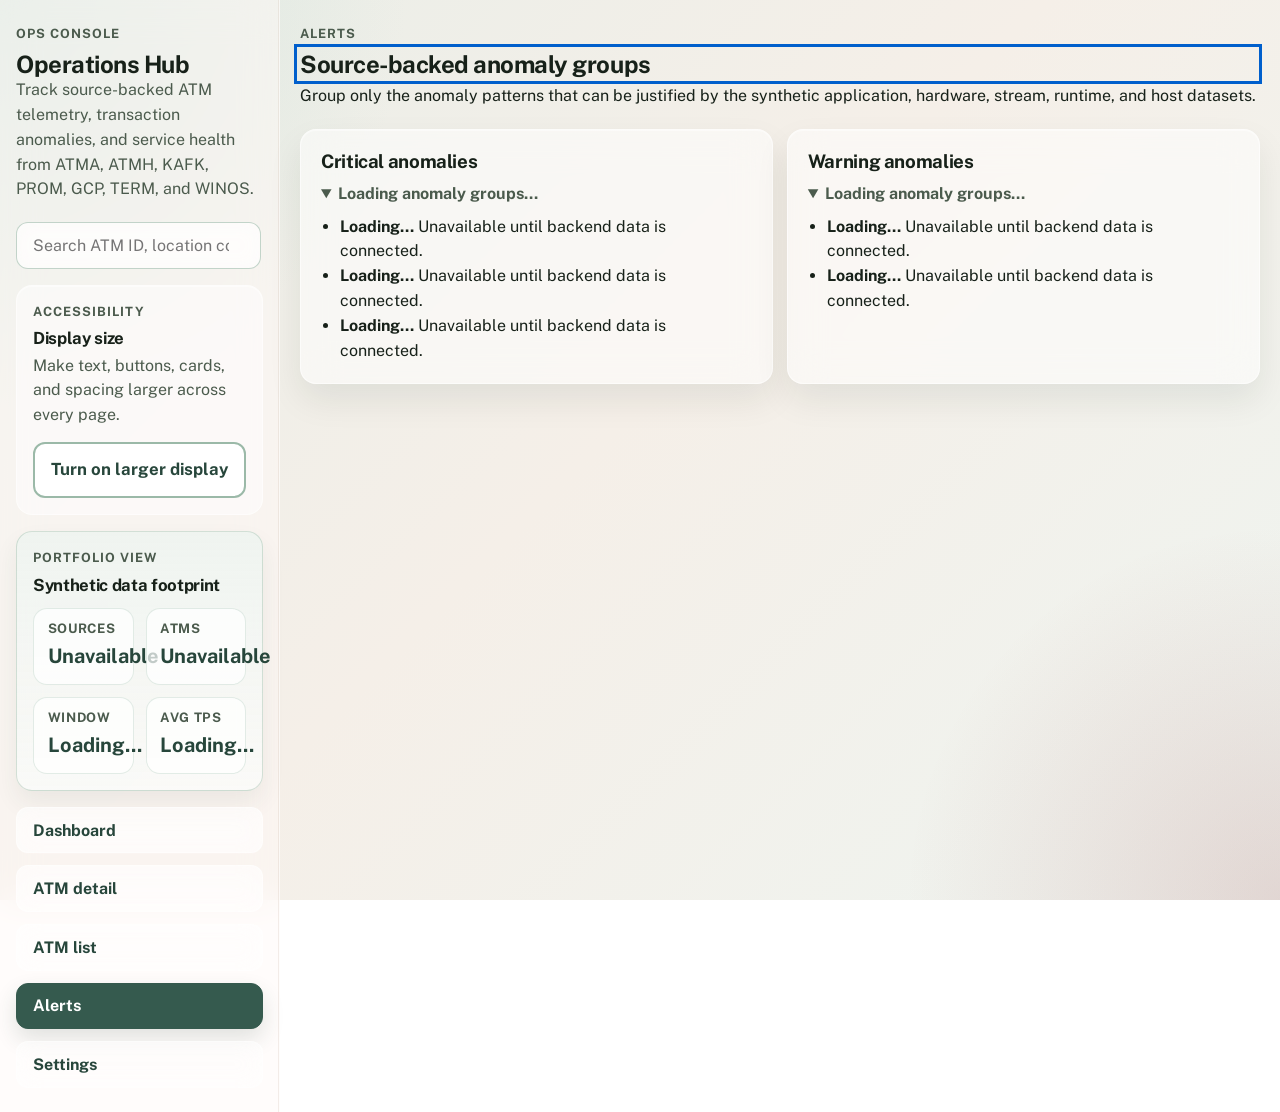
==== index.html @ 4dfbcb98 "Refactor persona dashboards for API-ready loading states and remove unsupported UI features" ====
<!doctype html>
<html lang="en">
  <head>
    <meta charset="UTF-8" />
    <meta name="viewport" content="width=device-width, initial-scale=1.0" />
    <title>Operations Hub Prototype</title>
    <link rel="preconnect" href="https://fonts.googleapis.com" />
    <link rel="preconnect" href="https://fonts.gstatic.com" crossorigin />
    <link
      href="https://fonts.googleapis.com/css2?family=Public+Sans:wght@400;500;600;700&display=swap"
      rel="stylesheet"
    />
    <link rel="stylesheet" href="src/dashboard/styles.css" />
  </head>
  <body>
    <a class="skip-link" href="#main-content">Skip to main content</a>

    <div class="app-shell">
      <aside class="sidebar" aria-label="Primary">
        <div class="sidebar-brand">
          <p class="eyebrow sidebar-eyebrow">Operations Console</p>
          <h1>Operations Hub</h1>
          <p class="header-copy">Track source-backed ATM telemetry, transaction anomalies, and service health from ATMA, ATMH, KAFK, PROM, GCP, TERM, and WINOS.</p>
        </div>

        <label class="search-field sidebar-search">
          <span class="sr-only">Search ATM ID, location code, component, or error</span>
          <input type="search" placeholder="Search ATM ID, location code, component, or error" />
        </label>

        <section class="accessibility-panel" aria-labelledby="accessibility-title">
          <div>
            <p class="eyebrow">Accessibility</p>
            <h2 id="accessibility-title" class="sidebar-panel-title">Display size</h2>
            <p class="accessibility-copy">Make text, buttons, cards, and spacing larger across every page.</p>
          </div>
          <button
            class="button button-secondary accessibility-toggle"
            id="accessibility-toggle"
            type="button"
            aria-pressed="false"
          >
            Turn on larger display
          </button>
        </section>

        <section class="scale-panel" aria-labelledby="scale-panel-title">
          <div class="scale-panel-header">
            <p class="eyebrow">Portfolio view</p>
            <h2 id="scale-panel-title" class="sidebar-panel-title">Synthetic data footprint</h2>
          </div>
          <dl class="scale-list">
            <div class="scale-item">
              <dt>Sources</dt>
              <dd>Unavailable</dd>
            </div>
            <div class="scale-item">
              <dt>ATMs</dt>
              <dd>Unavailable</dd>
            </div>
            <div class="scale-item">
              <dt>Window</dt>
              <dd>Loading...</dd>
            </div>
            <div class="scale-item">
              <dt>Avg TPS</dt>
              <dd>Loading...</dd>
            </div>
          </dl>
        </section>

        <nav class="sidebar-nav" aria-label="Primary">
          <button class="nav-link is-active" type="button" data-screen-target="dashboard" aria-current="page">
            <span>Dashboard</span>
          </button>
          <button class="nav-link" type="button" data-screen-target="atm-detail">
            <span>ATM detail</span>
          </button>
          <button class="nav-link" type="button" data-screen-target="atm-list">
            <span>ATM list</span>
          </button>
          <button class="nav-link nav-link-alert" type="button" data-screen-target="alerts">
            <span>Alerts</span>
          </button>
          <button class="nav-link" type="button" data-screen-target="settings">
            <span>Settings</span>
          </button>
        </nav>
      </aside>

      <main id="main-content" class="content">
      <section class="screen is-visible" id="dashboard" aria-labelledby="dashboard-title">
        <div class="screen-header">
          <div>
            <p class="eyebrow">Dashboard</p>
            <h2 id="dashboard-title">Source-backed operations view</h2>
            <p>Every summary on this page maps to records in ATMA, ATMH, KAFK, PROM, GCP, TERM, or WINOS.</p>
          </div>
          <span class="status-pill status-critical">Loading...</span>
        </div>

        <section class="critical-banner critical-banner-compact" aria-labelledby="critical-banner-title">
          <div class="critical-banner-copy">
            <p class="eyebrow critical-eyebrow">Immediate action needed</p>
            <h3 id="critical-banner-title">A role-specific priority summary will appear here when the dashboard is connected to a live endpoint.</h3>
          </div>
          <button class="button critical-button" type="button" data-screen-target="alerts">
            View anomaly groups
          </button>
        </section>

        <div class="metric-grid">
          <article class="metric-card metric-card-action" tabindex="0" role="button" data-screen-target="atm-list" aria-label="Open ATM list. Live ATM coverage is not loaded yet.">
            <h3>Observed ATMs</h3>
            <p class="metric-value">Loading...</p>
            <p class="metric-note">Waiting for backend response.</p>
            <p class="metric-subnote">Real ATM coverage will render here once the API is connected.</p>
            <p class="metric-link-hint">View ATM anomaly list</p>
          </article>
          <article class="metric-card metric-card-action" tabindex="0" role="button" data-screen-target="alerts" aria-label="Open ATM application errors. Live error totals are not loaded yet.">
            <h3>ATM app errors</h3>
            <p class="metric-value">Loading...</p>
            <p class="metric-note">Waiting for backend response.</p>
            <p class="metric-subnote">Show source-backed ATMA counts and error codes here.</p>
            <p class="metric-link-hint">Review application anomalies</p>
          </article>
          <article class="metric-card metric-card-alert metric-card-action" tabindex="0" role="button" data-screen-target="alerts" aria-label="Open ATM hardware alerts. Live ATMH totals are not loaded yet.">
            <h3>Hardware alerts</h3>
            <p class="metric-value">Loading...</p>
            <p class="metric-note">Waiting for backend response.</p>
            <p class="metric-subnote">Show source-backed ATMH warning and critical counts here.</p>
            <p class="metric-link-hint">Open hardware anomalies</p>
          </article>
          <article class="metric-card metric-card-alert metric-card-action" tabindex="0" role="button" data-screen-target="alerts" aria-label="Open Kafka summary. Live throughput is not loaded yet.">
            <h3>Event throughput</h3>
            <p class="metric-value">Loading...</p>
            <p class="metric-note">Waiting for backend response.</p>
            <p class="metric-subnote">Show source-backed KAFK throughput and failure windows here.</p>
            <p class="metric-link-hint">Inspect data flow</p>
          </article>
        </div>

        <div class="info-grid">
          <section class="info-card" aria-labelledby="freshness-title">
            <p class="eyebrow">Scope rule</p>
            <h3 id="freshness-title">Schema before surface area</h3>
            <p class="metric-subnote">The dashboard only exposes fields that can be traced to the current synthetic schema. Unsupported dimensions such as regions or SLA posture do not appear.</p>
          </section>
          <section class="info-card" aria-labelledby="ownership-title">
            <p class="eyebrow">Design rule</p>
            <h3 id="ownership-title">Cross-source correlation is the product</h3>
            <p class="metric-subnote">Useful signals come from linking ATM app errors, hardware faults, Kafka failures, terminal-handler exceptions, runtime pressure, and host metrics into one narrative.</p>
          </section>
          <section class="info-card" aria-labelledby="summary-title">
            <p class="eyebrow">Product rule</p>
            <h3 id="summary-title">Unsupported features stay out</h3>
            <p class="metric-subnote">Region tracking, SLA coverage, and team-routing concepts have been removed until those dimensions exist in the pipeline and schema.</p>
          </section>
        </div>

        <div class="dashboard-grid">
          <section class="panel panel-hero" aria-labelledby="priority-title">
            <div class="panel-header">
              <div>
                <p class="eyebrow">Priority item</p>
                <h3 id="priority-title">Loading role-specific summary...</h3>
              </div>
              <span class="status-pill status-critical">Loading...</span>
            </div>
            <div class="incident-scan-list" role="list" aria-label="Priority anomaly summary">
              <div class="incident-scan-item" role="listitem">
                <div>
                  <span class="incident-scan-label">Primary signal</span>
                  <p><strong>Loading...</strong></p>
                </div>
              </div>
              <div class="incident-scan-item" role="listitem">
                <div>
                  <span class="incident-scan-label">Secondary signal</span>
                  <p><strong>Unavailable until backend data is connected.</strong></p>
                </div>
              </div>
              <div class="incident-scan-item" role="listitem">
                <div>
                  <span class="incident-scan-label">Impact</span>
                  <p><strong>Unavailable until backend data is connected.</strong></p>
                </div>
              </div>
              <div class="incident-scan-item" role="listitem">
                <div>
                  <span class="incident-scan-label">Next review area</span>
                  <p><strong>Unavailable until backend data is connected.</strong></p>
                </div>
              </div>
            </div>
            <div class="next-action-card" aria-labelledby="next-action-title">
              <span class="next-action-label">Next best action</span>
              <p id="next-action-title"><strong>Connect the relevant summary endpoint for this persona.</strong></p>
              <p class="next-action-note">This panel is intentionally written as a shell so live data can replace it without another structural rewrite.</p>
            </div>
            <div class="button-row">
              <button class="button" type="button" data-screen-target="alerts">Open anomaly groups</button>
              <button class="button button-secondary" type="button" data-screen-target="action-center">Record evidence review</button>
            </div>
          </section>

          <section class="panel panel-support panel-graph" aria-labelledby="trend-title">
            <div class="panel-header">
              <div>
                <h3 id="trend-title">Loading chart...</h3>
                <p class="graph-context">This chart is ready for a live summary endpoint.</p>
              </div>
              <span class="legend">Loading...</span>
            </div>
            <div class="trend-chart trend-chart-line" role="img" aria-label="Line graph placeholder for a live role-specific summary trend.">
              <svg viewBox="0 0 520 240" class="svg-graph svg-graph-large" aria-hidden="true">
                <line x1="20" y1="200" x2="500" y2="200" class="axis-line" />
                <line x1="20" y1="150" x2="500" y2="150" class="grid-line" />
                <line x1="20" y1="100" x2="500" y2="100" class="grid-line" />
                <line x1="20" y1="50" x2="500" y2="50" class="grid-line" />
                <path d="M30 184 C70 182, 105 178, 140 170 S205 154, 240 120 S300 54, 340 36 S410 70, 490 148" />
                <circle cx="340" cy="36" r="8" class="anomaly-point" />
                <line x1="340" y1="36" x2="340" y2="200" class="anomaly-guide" />
                <rect x="312" y="8" width="146" height="34" rx="10" class="anomaly-label-box" />
                <text x="326" y="30" class="anomaly-text">Loading...</text>
              </svg>
              <div class="chart-axis-labels">
                <span>08:00</span>
                <span>09:00</span>
                <span>Loading...</span>
                <span>Loading...</span>
              </div>
              <p class="chart-caption">Live trend data will render here when the backend endpoint is available.</p>
            </div>
            <div class="mini-graph" role="img" aria-label="Line graph placeholder showing host pressure rising before the final anomaly point.">
              <div class="mini-graph-header">
                <span>WINOS host pressure</span>
                <strong>Loading...</strong>
              </div>
              <svg viewBox="0 0 320 120" class="svg-graph" aria-hidden="true">
                <path d="M12 92 C48 88, 66 82, 98 70 S160 40, 192 44 S246 52, 308 102" />
                <circle cx="308" cy="102" r="5" />
              </svg>
            </div>
          </section>

          <section class="panel panel-support" aria-labelledby="alerts-summary-title">
            <div class="panel-header">
              <h3 id="alerts-summary-title">Source-backed checks</h3>
              <button class="text-button" type="button" data-screen-target="alerts">See all</button>
            </div>
            <ul class="alert-list">
              <li>
                <div>
                  <strong>KAFK transaction failures</strong>
                  <p>Unavailable until a live summary endpoint is connected.</p>
                </div>
                <span class="status-pill status-critical">Unavailable</span>
              </li>
              <li>
                <div>
                  <strong>Terminal handler runtime</strong>
                  <p>Unavailable until a live summary endpoint is connected.</p>
                </div>
                <span class="status-pill status-warning">Unavailable</span>
              </li>
              <li>
                <div>
                  <strong>Windows host health</strong>
                  <p>Unavailable until a live summary endpoint is connected.</p>
                </div>
                <span class="status-pill status-critical">Unavailable</span>
              </li>
            </ul>
          </section>

          <section class="panel panel-support panel-table" aria-labelledby="source-title">
            <div class="panel-header">
              <h3 id="source-title">Source telemetry snapshot</h3>
              <button class="text-button" type="button" data-screen-target="atm-list">View ATMs</button>
            </div>
            <table>
              <caption class="sr-only">Source-backed telemetry snapshot</caption>
              <thead>
                <tr>
                  <th scope="col">Source</th>
                  <th scope="col">Backed metric</th>
                  <th scope="col">Current signal</th>
                  <th scope="col">Notes</th>
                </tr>
              </thead>
              <tbody>
                <tr>
                  <th scope="row">ATMA</th>
                  <td>Application errors</td>
                  <td>Loading...</td>
                  <td>Unavailable until backend data is connected.</td>
                </tr>
                <tr>
                  <th scope="row">ATMH</th>
                  <td>Hardware state</td>
                  <td>Loading...</td>
                  <td>Unavailable until backend data is connected.</td>
                </tr>
                <tr>
                  <th scope="row">KAFK</th>
                  <td>Transaction flow</td>
                  <td>Loading...</td>
                  <td>Unavailable until backend data is connected.</td>
                </tr>
                <tr>
                  <th scope="row">PROM + GCP</th>
                  <td>Runtime pressure</td>
                  <td>Loading...</td>
                  <td>Unavailable until backend data is connected.</td>
                </tr>
                <tr>
                  <th scope="row">WINOS</th>
                  <td>Host health</td>
                  <td>Loading...</td>
                  <td>Unavailable until backend data is connected.</td>
                </tr>
              </tbody>
            </table>
          </section>
        </div>
      </section>

      <section class="screen" id="atm-detail" aria-labelledby="detail-title">
        <div class="screen-header">
          <div>
            <p class="eyebrow">ATM detail</p>
            <h2 id="detail-title">ATM detail view</h2>
            <p>This page will show the selected ATM once a live detail endpoint is connected.</p>
          </div>
          <span class="status-pill status-critical">Loading...</span>
        </div>

        <section class="critical-banner critical-banner-detail" aria-labelledby="detail-banner-title">
          <div>
            <p class="eyebrow critical-eyebrow">Critical service interruption</p>
            <h3 id="detail-banner-title">Selected ATM status will appear here</h3>
            <p>Recommendations will remain unavailable until ATM-level API data is connected.</p>
          </div>
        </section>

        <div class="detail-grid">
          <section class="panel" aria-labelledby="diagnostic-title">
            <div class="panel-header">
              <h3 id="diagnostic-title">Diagnostic summary</h3>
              <button class="button" type="button" data-screen-target="alerts">Escalate</button>
            </div>
            <dl class="summary-list">
              <div>
                <dt>Anomaly detected</dt>
                <dd>Loading...</dd>
              </div>
              <div>
                <dt>Confidence</dt>
                <dd>Unavailable</dd>
              </div>
              <div>
                <dt>Current impact</dt>
                <dd>Unavailable</dd>
              </div>
              <div>
                <dt>Likely root cause</dt>
                <dd>Unavailable</dd>
              </div>
            </dl>
            <div class="recommendation-card">
              <h4>Recommended next step</h4>
              <p>Recommended action will render here when the ATM detail endpoint is available.</p>
            </div>
            <div class="next-action-card next-action-card-detail" aria-labelledby="detail-next-action-title">
              <span class="next-action-label">Next best action</span>
              <p id="detail-next-action-title"><strong>Loading...</strong></p>
              <p class="next-action-note">Keep this panel generic until real ATM-level action data is available.</p>
            </div>
          </section>

          <section class="panel" aria-labelledby="timeline-title">
            <div class="panel-header">
              <h3 id="timeline-title">Issue timeline</h3>
              <span class="legend">Newest event first</span>
            </div>
            <div class="diagnostic-graph" role="img" aria-label="Diagnostic placeholder graph showing latency rising steadily until outage threshold is crossed.">
              <div class="mini-graph-header">
                <span>Anomaly intensity vs time</span>
                <strong>Correlated spike</strong>
              </div>
              <svg viewBox="0 0 360 140" class="svg-graph svg-graph-threshold" aria-hidden="true">
                <line x1="12" y1="52" x2="348" y2="52" class="threshold-line" />
                <path d="M12 118 C54 116, 80 108, 112 98 S176 76, 214 68 S278 54, 348 18" />
                <circle cx="348" cy="18" r="5" />
              </svg>
            </div>
            <ol class="timeline">
              <li>
                <strong>Loading...</strong>
                <p>Awaiting live event timeline.</p>
              </li>
              <li>
                <strong>Loading...</strong>
                <p>Awaiting live event timeline.</p>
              </li>
              <li>
                <strong>Loading...</strong>
                <p>Awaiting live event timeline.</p>
              </li>
              <li>
                <strong>Loading...</strong>
                <p>Awaiting live event timeline.</p>
              </li>
            </ol>
          </section>

          <section class="panel" aria-labelledby="evidence-title">
            <h3 id="evidence-title">Evidence and explanation</h3>
            <div class="evidence-card">
              <p class="evidence-label">Application source</p>
              <p>Unavailable until backend data is connected.</p>
            </div>
            <div class="evidence-card">
              <p class="evidence-label">Hardware source</p>
              <p>Unavailable until backend data is connected.</p>
            </div>
            <div class="evidence-card">
              <p class="evidence-label">Stream and runtime sources</p>
              <p>Unavailable until backend data is connected.</p>
            </div>
            <p class="explanation-note">
              The detail view is structured for live data injection rather than static demo values.
            </p>
          </section>

          <section class="panel" aria-labelledby="impact-title">
            <h3 id="impact-title">Service impact and response</h3>
            <ul class="simple-list">
              <li><strong>Observed impact:</strong> Loading...</li>
              <li><strong>Location code:</strong> Unavailable</li>
              <li><strong>Last event:</strong> Unavailable</li>
              <li><strong>Correlated signals:</strong> Unavailable</li>
            </ul>
            <div class="button-row">
              <button class="button" type="button" data-screen-target="action-center">Take action</button>
              <button class="button button-secondary" type="button" data-screen-target="atm-list">Back to ATM list</button>
            </div>
          </section>
        </div>
      </section>

      <section class="screen" id="atm-list" aria-labelledby="list-title">
        <div class="screen-header">
          <div>
            <p class="eyebrow">ATM list</p>
            <h2 id="list-title">Observed ATMs</h2>
            <p>List ATM IDs that appear in the synthetic sources and show the anomaly type those sources actually support.</p>
          </div>
        </div>

        <section class="panel atm-list-panel atm-list-filters" aria-labelledby="filters-title">
          <div class="panel-header">
            <h3 id="filters-title">Filters</h3>
          </div>
          <div class="filter-row">
            <button class="filter-chip is-active" type="button">All</button>
            <button class="filter-chip" type="button">Critical</button>
            <button class="filter-chip" type="button">Warning</button>
            <button class="filter-chip" type="button">Healthy</button>
            <button class="filter-chip" type="button">Host pressure</button>
          </div>
        </section>

        <section class="panel atm-list-panel atm-list-table-panel" aria-labelledby="table-title">
          <div class="panel-header">
            <h3 id="table-title">ATM status table</h3>
            <span class="legend">Sorted by severity and last update</span>
          </div>
          <table>
            <caption class="sr-only">ATM list with status and action</caption>
            <thead>
              <tr>
                <th scope="col">ATM</th>
                <th scope="col">Branch</th>
                <th scope="col">Status</th>
                <th scope="col">Current issue</th>
                <th scope="col">Last update</th>
                <th scope="col">Action</th>
              </tr>
            </thead>
            <tbody>
              <tr>
                <th scope="row">Loading...</th>
                <td>Unavailable</td>
                <td><span class="status-pill status-critical">Loading...</span></td>
                <td>Unavailable until backend data is connected.</td>
                <td>Unavailable</td>
                <td><button class="text-button" type="button" data-screen-target="atm-detail">Open</button></td>
              </tr>
              <tr>
                <th scope="row">Loading...</th>
                <td>Unavailable</td>
                <td><span class="status-pill status-critical">Loading...</span></td>
                <td>Unavailable until backend data is connected.</td>
                <td>Unavailable</td>
                <td><button class="text-button" type="button" data-screen-target="alerts">Open</button></td>
              </tr>
              <tr>
                <th scope="row">Loading...</th>
                <td>Unavailable</td>
                <td><span class="status-pill status-warning">Loading...</span></td>
                <td>Unavailable until backend data is connected.</td>
                <td>Unavailable</td>
                <td><button class="text-button" type="button">Review</button></td>
              </tr>
              <tr>
                <th scope="row">Loading...</th>
                <td>Unavailable</td>
                <td><span class="status-pill status-warning">Loading...</span></td>
                <td>Unavailable until backend data is connected.</td>
                <td>Unavailable</td>
                <td><button class="text-button" type="button">View</button></td>
              </tr>
            </tbody>
          </table>
        </section>
      </section>

      <section class="screen" id="alerts" aria-labelledby="alerts-title-page">
        <div class="screen-header">
          <div>
            <p class="eyebrow">Alerts</p>
            <h2 id="alerts-title-page">Source-backed anomaly groups</h2>
            <p>Group only the anomaly patterns that can be justified by the synthetic application, hardware, stream, runtime, and host datasets.</p>
          </div>
        </div>

        <div class="alerts-grid">
          <section class="panel" aria-labelledby="group-critical-title">
            <h3 id="group-critical-title">Critical anomalies</h3>
            <details open>
              <summary>Loading anomaly groups...</summary>
              <ul class="simple-list compact-list">
                <li><strong>Loading...</strong> Unavailable until backend data is connected.</li>
                <li><strong>Loading...</strong> Unavailable until backend data is connected.</li>
                <li><strong>Loading...</strong> Unavailable until backend data is connected.</li>
              </ul>
            </details>
          </section>

          <section class="panel" aria-labelledby="group-warning-title">
            <h3 id="group-warning-title">Warning anomalies</h3>
            <details open>
              <summary>Loading anomaly groups...</summary>
              <ul class="simple-list compact-list">
                <li><strong>Loading...</strong> Unavailable until backend data is connected.</li>
                <li><strong>Loading...</strong> Unavailable until backend data is connected.</li>
              </ul>
            </details>
          </section>
        </div>
      </section>

      <section class="screen" id="settings" aria-labelledby="settings-title">
        <div class="screen-header">
          <div>
            <p class="eyebrow">Settings</p>
            <h2 id="settings-title">Notification and threshold settings</h2>
            <p>Wireframe only. This page shows where configuration would live.</p>
          </div>
          <a class="button" href="/login">Log in</a>
        </div>

        <section class="panel settings-wireframe" aria-labelledby="settings-wireframe-title">
          <h3 id="settings-wireframe-title">Configuration areas</h3>
          <div class="wireframe-block">Alert thresholds</div>
          <div class="wireframe-block">Notification channels</div>
          <div class="wireframe-block">Escalation rules</div>
          <div class="wireframe-block">User roles and permissions</div>
        </section>
      </section>

      <section class="screen" id="action-center" aria-labelledby="action-title">
        <div class="screen-header">
          <div>
            <p class="eyebrow">Action</p>
            <h2 id="action-title">Action center</h2>
            <p>This page is ready for live recommendations once the relevant backend endpoint is connected.</p>
          </div>
        </div>

        <div class="alerts-grid">
          <section class="panel" aria-labelledby="actions-title">
            <h3 id="actions-title">Recommended action</h3>
            <form class="action-form">
              <fieldset>
                <legend>Choose one response</legend>
                <label class="radio-card">
                  <input type="radio" name="action" checked />
                  <span>
                    <strong>Loading recommendation</strong>
                    <small>Unavailable until backend data is connected.</small>
                  </span>
                </label>
                <label class="radio-card">
                  <input type="radio" name="action" />
                  <span>
                    <strong>Loading recommendation</strong>
                    <small>Unavailable until backend data is connected.</small>
                  </span>
                </label>
                <label class="radio-card">
                  <input type="radio" name="action" />
                  <span>
                    <strong>Loading recommendation</strong>
                    <small>Unavailable until backend data is connected.</small>
                  </span>
                </label>
              </fieldset>
              <label class="field">
                <span>Operator note</span>
                <textarea rows="4">Waiting for live recommendation context from the backend.</textarea>
              </label>
              <button type="button" class="button" id="confirm-action">Confirm action</button>
            </form>
          </section>

          <section class="panel" aria-labelledby="confirmation-title">
            <h3 id="confirmation-title">Confirmation</h3>
            <div class="confirmation-card" id="confirmation-card" tabindex="-1" aria-live="polite">
              <p>No action has been sent yet.</p>
            </div>
          </section>
        </div>
      </section>
      </main>
    </div>

    <script src="src/dashboard/app.js"></script>
  </body>
</html>
---- src/dashboard/styles.css ----
:root {
  --bg: #f5f1ec;
  --surface: #fffdfb;
  --surface-alt: #eef5f1;
  --panel-border: #cbbdaf;
  --text: #172119;
  --muted: #4b5b4d;
  --brand: #355a4e;
  --brand-strong: #27463b;
  --critical-bg: #f7e9e7;
  --critical-text: #801c1c;
  --warning-bg: #eaf4ef;
  --warning-text: #1f5145;
  --focus: #005fcc;
  --radius: 16px;
  --shadow: 0 10px 24px rgba(17, 34, 24, 0.08);
  --ui-scale: 1;
  --sidebar-width: 280px;
  --content-max-width: 1220px;
  --page-padding-y: 1.5rem;
  --page-padding-x: 1.25rem;
  --panel-padding: 1.25rem;
  --card-min-height: 180px;
  --control-padding-y: 0.8rem;
  --control-padding-x: 1rem;
  --nav-gap: 0.75rem;
  --layout-gap: 0.85rem;
  --stack-gap: 0.75rem;
}

body.large-ui {
  --ui-scale: 1.16;
  --radius: 20px;
  --content-max-width: 1380px;
  --page-padding-y: 2rem;
  --page-padding-x: 1.75rem;
  --panel-padding: 1.5rem;
  --card-min-height: 220px;
  --control-padding-y: 0.95rem;
  --control-padding-x: 1.2rem;
  --nav-gap: 0.9rem;
  --layout-gap: 1rem;
  --stack-gap: 0.85rem;
}

*,
*::before,
*::after {
  box-sizing: border-box;
}

body {
  margin: 0;
  font-family: "Public Sans", sans-serif;
  font-size: calc(1rem * var(--ui-scale));
  background:
    radial-gradient(circle at top left, rgba(178, 213, 201, 0.34), transparent 26%),
    radial-gradient(circle at bottom right, rgba(148, 34, 34, 0.14), transparent 24%),
    linear-gradient(135deg, #e9eee8 0%, #f5efe8 48%, #eef4f0 100%);
  color: var(--text);
  background-attachment: fixed;
}

button,
input,
textarea,
summary {
  font: inherit;
}

.skip-link,
.sr-only {
  position: absolute;
}

.skip-link {
  left: 1rem;
  top: -3rem;
  z-index: 100;
  background: var(--focus);
  color: #fff;
  padding: 0.75rem 1rem;
  border-radius: 0.5rem;
  text-decoration: none;
}

.skip-link:focus {
  top: 1rem;
}

.sr-only {
  width: 1px;
  height: 1px;
  padding: 0;
  margin: -1px;
  overflow: hidden;
  clip: rect(0, 0, 0, 0);
  white-space: nowrap;
  border: 0;
}

:focus-visible {
  outline: 3px solid var(--focus);
  outline-offset: 3px;
}

.app-shell {
  min-height: 100vh;
  display: grid;
  grid-template-columns: var(--sidebar-width) minmax(0, 1fr);
}

.sidebar {
  padding: var(--page-padding-y) 1rem;
  background: rgba(255, 252, 248, 0.42);
  backdrop-filter: blur(18px);
  -webkit-backdrop-filter: blur(18px);
  border-right: 1px solid rgba(255, 255, 255, 0.42);
  box-shadow: inset -1px 0 0 rgba(203, 189, 175, 0.24);
}

.sidebar-brand {
  margin-bottom: 1.25rem;
}

.sidebar-eyebrow {
  color: #7a2b24;
}

.sidebar-search {
  display: block;
  margin-bottom: 1rem;
}

.accessibility-panel {
  margin-bottom: 1rem;
  padding: 1rem;
  border: 1px solid rgba(255, 255, 255, 0.5);
  border-radius: var(--radius);
  background: rgba(255, 255, 255, 0.5);
  box-shadow: inset 0 1px 0 rgba(255, 255, 255, 0.48);
}

.sidebar-panel-title {
  font-size: 1.05rem;
}

.accessibility-copy {
  margin-top: 0.35rem;
  color: var(--muted);
}

.accessibility-toggle {
  width: 100%;
  margin-top: 0.9rem;
  min-height: 3.5rem;
  padding: 1rem 1.35rem;
  border-radius: 18px;
  justify-content: center;
  font-size: 1.05rem;
  line-height: 1.3;
}

.scale-panel {
  margin-bottom: 1rem;
  padding: 1rem;
  border: 1px solid rgba(155, 185, 168, 0.42);
  border-radius: var(--radius);
  background: linear-gradient(180deg, rgba(237, 244, 240, 0.82) 0%, rgba(250, 252, 251, 0.68) 100%);
  box-shadow: 0 12px 24px rgba(39, 70, 59, 0.07);
}

.scale-panel-header {
  margin-bottom: 0.85rem;
}

.scale-list {
  display: grid;
  grid-template-columns: repeat(2, minmax(0, 1fr));
  gap: 0.75rem;
  margin: 0;
}

.scale-item {
  padding: 0.75rem 0.85rem;
  border-radius: 14px;
  background: rgba(255, 255, 255, 0.72);
  border: 1px solid rgba(155, 185, 168, 0.28);
}

.scale-item dt {
  color: var(--muted);
  font-size: 0.82rem;
  font-weight: 700;
  text-transform: uppercase;
  letter-spacing: 0.05em;
}

.scale-item dd {
  margin: 0.3rem 0 0;
  color: var(--brand-strong);
  font-size: 1.25rem;
  font-weight: 700;
}

.sidebar-nav {
  display: grid;
  gap: var(--nav-gap);
}

.content {
  max-width: var(--content-max-width);
  width: 100%;
  padding: var(--page-padding-y) var(--page-padding-x) 2rem;
}

.screen-header,
.panel-header,
.button-row {
  display: flex;
  align-items: center;
  gap: 1rem;
}

.header-copy,
.metric-note,
.legend,
.explanation-note,
.graph-context,
small,
summary {
  color: var(--muted);
}

.eyebrow {
  margin: 0 0 0.4rem;
  color: var(--muted);
  font-size: 0.8rem;
  font-weight: 700;
  text-transform: uppercase;
  letter-spacing: 0.08em;
}

h1,
h2,
h3,
h4 {
  margin: 0;
  letter-spacing: -0.02em;
}

p,
li,
dd,
td {
  line-height: 1.55;
}

p {
  margin: 0;
}

.search-field input,
.field textarea {
  border: 1px solid rgba(155, 185, 168, 0.6);
  border-radius: 12px;
  background: rgba(255, 255, 255, 0.68);
  color: var(--text);
  backdrop-filter: blur(10px);
  -webkit-backdrop-filter: blur(10px);
}

.search-field input {
  min-width: 0;
  width: 100%;
  max-width: 245px;
  padding: var(--control-padding-y) var(--control-padding-x);
}

.nav-link,
.button,
.button-secondary,
.text-button,
.filter-chip {
  border-radius: 12px;
  cursor: pointer;
}

.nav-link,
.filter-chip {
  border: 1px solid rgba(255, 255, 255, 0.46);
  background: rgba(255, 255, 255, 0.58);
  color: var(--brand-strong);
  padding: var(--control-padding-y) var(--control-padding-x);
  font-weight: 700;
  backdrop-filter: blur(12px);
  -webkit-backdrop-filter: blur(12px);
}

.nav-link {
  display: flex;
  align-items: center;
  gap: 0.75rem;
  justify-content: flex-start;
}

.nav-icon {
  display: inline-flex;
  align-items: center;
  justify-content: center;
  width: 1.35rem;
  color: #6c7b70;
  font-size: 1rem;
}

.nav-link.is-active,
.filter-chip.is-active {
  background: var(--brand);
  border-color: var(--brand);
  color: #fff;
  box-shadow: 0 10px 22px rgba(39, 70, 59, 0.14);
}

.nav-link.is-active .nav-icon {
  color: #fff;
}

.nav-link-alert {
  border-color: #dca4a4;
  background: #fff7f6;
  color: #7f1f18;
}

.nav-link-alert .nav-icon {
  color: #942222;
}

.button,
.button-secondary {
  padding: var(--control-padding-y) var(--control-padding-x);
  border: 2px solid transparent;
  font-weight: 700;
}

.button {
  background: var(--brand);
  color: #fff;
}

.button:hover {
  background: #4d7a6c;
}

.button-secondary {
  background: #fff;
  border-color: #9bb9a8;
  color: var(--brand-strong);
}

.text-button {
  border: 0;
  background: transparent;
  color: var(--brand);
  font-weight: 700;
  padding: 0;
}

.screen {
  display: none;
}

.screen.is-visible {
  display: block;
}

.screen-header,
.panel-header {
  justify-content: space-between;
}

.screen-header {
  margin-bottom: 1.25rem;
}

.screen-header p:last-child {
  margin-top: 0.35rem;
}

.graph-context {
  margin-top: 0.25rem;
  font-size: 0.95rem;
  font-weight: 700;
}

.critical-banner {
  display: flex;
  align-items: center;
  justify-content: space-between;
  gap: 1rem;
  margin-bottom: 1rem;
  padding: 1.1rem 1.25rem;
  border: 2px solid #942222;
  border-radius: 16px;
  background: linear-gradient(135deg, #942222 0%, #801c1c 100%);
  color: #fff7f5;
  box-shadow: 0 14px 34px rgba(128, 28, 28, 0.22);
}

.critical-banner-copy {
  max-width: none;
}

.critical-banner-compact {
  padding: 0.9rem 1.1rem;
  margin-bottom: 1rem;
}

.critical-banner-compact h3 {
  font-size: 1.35rem;
  line-height: 1.2;
  margin-bottom: 0;
}

.critical-banner h3,
.critical-banner p {
  margin-top: 0;
}

.critical-eyebrow {
  color: #ffd8d3;
}

.critical-button {
  background: #fff;
  color: #801c1c;
  flex: 0 0 auto;
  padding: 0.95rem 1.2rem;
  border: 2px solid #f2c5bf;
  border-radius: 14px;
  font-size: 1rem;
  font-weight: 700;
  box-shadow: 0 8px 18px rgba(92, 18, 18, 0.16);
}

.critical-button:hover {
  background: #fff4f2;
}

.critical-banner-detail {
  margin-bottom: 1.25rem;
}

.metric-grid,
.dashboard-grid,
.detail-grid,
.alerts-grid,
.info-grid,
.filter-row {
  display: grid;
  gap: var(--layout-gap);
}

.metric-grid {
  grid-template-columns: repeat(4, minmax(0, 1fr));
  margin-bottom: var(--layout-gap);
  align-items: stretch;
}

.dashboard-grid {
  grid-template-columns: minmax(0, 1.35fr) minmax(320px, 1fr);
  gap: 1.75rem;
  margin-top: 1.15rem;
  align-items: start;
}

.detail-grid {
  grid-template-columns: repeat(2, minmax(0, 1fr));
}

.alerts-grid {
  grid-template-columns: repeat(2, minmax(0, 1fr));
}

.info-grid {
  grid-template-columns: repeat(3, minmax(0, 1fr));
  margin-top: var(--layout-gap);
}

.incident-scan-list {
  display: grid;
  gap: var(--stack-gap);
  margin-top: var(--stack-gap);
}

.incident-scan-item {
  display: grid;
  grid-template-columns: 1fr;
  gap: 0.25rem;
  align-items: start;
  padding: 0.8rem 0 0.8rem 0;
  border-top: 1px solid #d8e3dc;
}

.incident-scan-item:first-child {
  border-top: 0;
  padding-top: 0;
}

.incident-scan-label {
  display: inline-block;
  margin-bottom: 0.15rem;
  color: var(--muted);
  font-size: 0.82rem;
  font-weight: 700;
  text-transform: uppercase;
  letter-spacing: 0.04em;
}

.filter-row {
  grid-template-columns: repeat(5, max-content);
}

.atm-list-panel + .atm-list-panel {
  margin-top: 1rem;
}

.atm-list-filters .panel-header,
.atm-list-table-panel .panel-header {
  margin-bottom: 0.85rem;
}

.atm-list-filters .filter-row {
  gap: 0.7rem;
}

.atm-list-table-panel {
  overflow: hidden;
}

.metric-card,
.panel,
.info-card,
.recommendation-card,
.evidence-card,
.confirmation-card,
.wireframe-block {
  background: rgba(255, 255, 255, 0.52);
  border: 1px solid rgba(255, 255, 255, 0.54);
  border-radius: var(--radius);
  box-shadow:
    0 16px 34px rgba(17, 34, 24, 0.08),
    inset 0 1px 0 rgba(255, 255, 255, 0.42);
  backdrop-filter: blur(18px);
  -webkit-backdrop-filter: blur(18px);
}

.metric-card,
.panel {
  padding: var(--panel-padding);
}

.metric-card {
  display: flex;
  flex-direction: column;
  gap: 0.4rem;
  min-height: var(--card-min-height);
  border-color: #d9e3dc;
  box-shadow: 0 6px 14px rgba(17, 34, 24, 0.05);
}

.metric-grid > .metric-card,
.dashboard-grid > .panel {
  height: 100%;
}

.dashboard-grid > .panel {
  overflow: hidden;
  border-radius: calc(var(--radius) + 2px);
}

.detail-grid > .panel,
.alerts-grid > .panel {
  height: 100%;
}

.metric-card-alert,
.panel-hero {
  background: linear-gradient(180deg, rgba(240, 247, 243, 0.72) 0%, rgba(255, 253, 251, 0.58) 100%);
  border-width: 1px;
  border-color: rgba(155, 185, 168, 0.48);
}

.panel-hero {
  background: linear-gradient(180deg, #eef5f1 0%, #fbfdfb 100%);
  border-width: 2px;
  border-color: #9bb9a8;
  box-shadow: 0 6px 14px rgba(39, 70, 59, 0.06);
  padding: calc(var(--panel-padding) + 0.25rem);
}

.panel-support {
  box-shadow: 0 5px 12px rgba(17, 34, 24, 0.045);
}

.panel-graph,
.panel-table {
  background: rgba(255, 253, 250, 0.48);
}

.metric-value {
  font-size: 2rem;
  font-weight: 700;
  line-height: 1;
}

.metric-note {
  font-weight: 700;
}

.metric-subnote {
  margin: 0;
  color: var(--muted);
  font-size: 0.95rem;
}

.metric-link-hint {
  margin-top: auto;
  padding-top: 0.65rem;
  color: var(--brand);
  font-weight: 700;
}

.status-inline {
  display: inline-block;
  margin-right: 0.35rem;
  font-weight: 700;
}

.status-inline-critical {
  color: #942222;
}

.status-inline-healthy {
  color: #1f5145;
}

.metric-card-action {
  cursor: pointer;
  transition:
    transform 120ms ease,
    box-shadow 120ms ease,
    border-color 120ms ease;
}

.metric-card-action:hover,
.metric-card-action:focus-visible {
  transform: translateY(-2px);
  box-shadow: 0 16px 30px rgba(17, 34, 24, 0.12);
  border-color: var(--brand);
}

.metric-card-action:hover .metric-link-hint,
.metric-card-action:focus-visible .metric-link-hint {
  text-decoration: underline;
}

.metric-card[data-ui-state="loading"],
.trend-chart[data-ui-state="loading"],
.mini-graph[data-ui-state="loading"] {
  background-image: linear-gradient(120deg, rgba(255, 255, 255, 0) 0%, rgba(155, 185, 168, 0.14) 45%, rgba(255, 255, 255, 0) 100%);
  background-size: 220% 100%;
  animation: ui-loading-shimmer 2.2s linear infinite;
}

.metric-card[data-ui-state="unavailable"],
.trend-chart[data-ui-state="unavailable"],
.mini-graph[data-ui-state="unavailable"] {
  border-style: dashed;
  opacity: 0.88;
}

[aria-busy="true"] .metric-value,
[aria-busy="true"] strong,
[aria-busy="true"] .legend {
  color: var(--brand-strong);
}

.status-pill {
  display: inline-flex;
  align-items: center;
  justify-content: center;
  gap: 0.35rem;
  min-height: 2rem;
  padding: 0.2rem 0.7rem;
  border-radius: 999px;
  font-size: 0.9rem;
  font-weight: 700;
  background: #edf2ee;
  color: var(--brand-strong);
}

.status-critical {
  background: #942222;
  color: #fff;
  border: 1px solid #6d1414;
}

.status-warning {
  background: var(--warning-bg);
  color: var(--warning-text);
  border: 1px solid #9bb9a8;
}

body[data-dashboard-role="admin"] .sidebar {
  background: rgba(250, 247, 243, 0.58);
}

body[data-dashboard-role="manager"] .sidebar {
  background: rgba(247, 251, 248, 0.52);
}

body[data-dashboard-role="ops"] .sidebar {
  background: rgba(255, 250, 247, 0.5);
}

@keyframes ui-loading-shimmer {
  0% {
    background-position: 200% 0;
  }

  100% {
    background-position: -200% 0;
  }
}

.info-card,
.recommendation-card,
.evidence-card,
.confirmation-card,
.wireframe-block {
  padding: calc(var(--panel-padding) - 0.25rem);
}

.info-card h3 {
  margin-top: 0.2rem;
  margin-bottom: 0.45rem;
}

.recommendation-card {
  margin-top: var(--stack-gap);
  background: var(--surface-alt);
}

.next-action-card {
  margin-top: var(--stack-gap);
  padding: 1rem 1.05rem;
  border: 1px solid rgba(127, 160, 143, 0.54);
  border-radius: 14px;
  background: linear-gradient(180deg, rgba(223, 236, 229, 0.72) 0%, rgba(246, 251, 248, 0.58) 100%);
  box-shadow: 0 12px 24px rgba(39, 70, 59, 0.1);
  backdrop-filter: blur(14px);
  -webkit-backdrop-filter: blur(14px);
}

.next-action-label {
  display: inline-flex;
  align-items: center;
  gap: 0.45rem;
  margin-bottom: 0.35rem;
  color: var(--brand-strong);
  font-size: 0.92rem;
  font-weight: 700;
  text-transform: uppercase;
  letter-spacing: 0.05em;
}

.next-action-icon {
  display: inline-flex;
  align-items: center;
  justify-content: center;
  width: 1.35rem;
  height: 1.35rem;
  border-radius: 999px;
  background: rgba(39, 70, 59, 0.12);
}

.next-action-card strong {
  font-size: 1.25rem;
  line-height: 1.2;
}

.next-action-note {
  margin-top: 0.35rem;
  color: var(--muted);
}

.next-action-card-detail {
  margin-top: 0.85rem;
}

.impact-strip {
  margin-top: var(--stack-gap);
  padding: 0.85rem 1rem;
  border-left: 6px solid #9bb9a8;
  border-radius: 12px;
  background: #eef5f1;
  color: var(--brand-strong);
  font-weight: 700;
}

.button-row {
  margin-top: var(--stack-gap);
  flex-wrap: wrap;
}

.evidence-card + .evidence-card,
.wireframe-block + .wireframe-block {
  margin-top: var(--stack-gap);
}

.evidence-label {
  margin-top: 0;
  font-weight: 700;
  color: var(--brand-strong);
}

.summary-list {
  display: grid;
  grid-template-columns: repeat(2, minmax(0, 1fr));
  gap: 1rem;
  margin: 1rem 0 0;
}

.summary-list dt {
  margin-bottom: 0.25rem;
  color: var(--muted);
  font-weight: 700;
}

.summary-list dd {
  margin: 0;
  font-weight: 600;
}

.simple-list,
.alert-list,
.timeline {
  margin: 1rem 0 0;
}

.simple-list {
  padding-left: 1.2rem;
}

.compact-list {
  margin-top: 0.75rem;
}

.alert-list,
.timeline {
  list-style: none;
  padding: 0;
}

.alert-list li,
.timeline li {
  display: flex;
  justify-content: space-between;
  gap: 1rem;
  padding: 0.9rem 0;
  border-top: 1px solid #ddd1c4;
}

.alert-list li:first-child,
.timeline li:first-child {
  border-top: 0;
  padding-top: 0;
}

.timeline li {
  justify-content: start;
  align-items: start;
}

.timeline strong {
  width: 76px;
  flex: 0 0 auto;
}

.trend-chart-line {
  margin-top: 1rem;
  padding: 1rem;
  border: 1px solid rgba(255, 255, 255, 0.44);
  border-radius: 16px;
  background: linear-gradient(180deg, rgba(252, 250, 247, 0.6) 0%, rgba(247, 241, 234, 0.42) 100%);
  backdrop-filter: blur(14px);
  -webkit-backdrop-filter: blur(14px);
}

.svg-graph-large {
  margin-top: 0.25rem;
}

.axis-line {
  stroke: #7d8c7d;
  stroke-width: 2;
}

.grid-line {
  stroke: #ddd1c4;
  stroke-width: 1.5;
  stroke-dasharray: 4 6;
}

.svg-graph-large path {
  stroke-width: 6;
}

.anomaly-point {
  fill: #942222;
  stroke: #fff4f2;
  stroke-width: 4;
}

.anomaly-guide {
  stroke: #942222;
  stroke-width: 2;
  stroke-dasharray: 6 6;
  opacity: 0.85;
}

.anomaly-text {
  fill: #fff;
  font-size: 17px;
  font-weight: 700;
}

.anomaly-label-box {
  fill: #942222;
  stroke: #7d1717;
  stroke-width: 1.5;
}

.chart-axis-labels {
  display: flex;
  justify-content: space-between;
  gap: 1rem;
  margin-top: 0.5rem;
  color: var(--muted);
  font-weight: 700;
}

.chart-caption {
  margin-top: 0.75rem;
}

.mini-graph,
.diagnostic-graph {
  margin-top: 1rem;
  padding: calc(var(--panel-padding) - 0.25rem);
  border: 1px solid rgba(255, 255, 255, 0.44);
  border-radius: 14px;
  background: linear-gradient(180deg, rgba(252, 250, 247, 0.56) 0%, rgba(244, 239, 233, 0.42) 100%);
  backdrop-filter: blur(14px);
  -webkit-backdrop-filter: blur(14px);
}

.mini-graph-header {
  display: flex;
  align-items: center;
  justify-content: space-between;
  gap: 1rem;
  margin-bottom: 0.75rem;
  font-size: 0.95rem;
  color: var(--muted);
}

.mini-graph-header strong {
  color: var(--brand-strong);
}

.svg-graph {
  width: 100%;
  height: auto;
  display: block;
}

.svg-graph path {
  fill: none;
  stroke: var(--brand);
  stroke-width: 4;
  stroke-linecap: round;
  stroke-linejoin: round;
}

.svg-graph circle {
  fill: var(--brand-strong);
}

.svg-graph-threshold path {
  stroke: #1f5145;
}

.svg-graph-threshold circle {
  fill: #1f5145;
}

.threshold-line {
  stroke: #942222;
  stroke-width: 2;
  stroke-dasharray: 8 6;
  opacity: 0.8;
}

table {
  width: 100%;
  border-collapse: collapse;
  margin-top: 0.35rem;
}

th,
td {
  text-align: left;
  padding: 0.9rem 0.5rem;
  border-top: 1px solid #ddd1c4;
  vertical-align: top;
}

thead th {
  border-top: 0;
  color: var(--muted);
  font-size: 0.95rem;
}

details {
  margin-top: 0.75rem;
}

summary {
  font-weight: 700;
}

.action-form {
  margin-top: 1rem;
}

fieldset {
  border: 0;
  margin: 0;
  padding: 0;
}

legend,
.field span {
  font-weight: 700;
}

.radio-card {
  display: flex;
  align-items: start;
  gap: 0.75rem;
  padding: calc(var(--control-padding-y) + 0.15rem) var(--control-padding-x);
  margin-top: 0.75rem;
  border: 1px solid #9bb9a8;
  border-radius: 12px;
  background: #fff;
}

.radio-card small {
  display: block;
  margin-top: 0.25rem;
}

.field {
  display: block;
  margin-top: 1rem;
}

.field span {
  display: inline-block;
  margin-bottom: 0.4rem;
}

.field textarea {
  width: 100%;
  padding: var(--control-padding-y) var(--control-padding-x);
  resize: vertical;
}

.confirmation-card {
  min-height: 120px;
  background: var(--surface-alt);
}

.settings-wireframe {
  background: #f8f5f1;
}

.wireframe-block {
  background: repeating-linear-gradient(
    -45deg,
    #f8f5f1,
    #f8f5f1 10px,
    #eee6dd 10px,
    #eee6dd 20px
  );
  color: #6a6157;
  font-weight: 700;
}

@media (max-width: 980px) {
  .app-shell,
  .screen-header,
  .panel-header,
  .button-row {
    grid-template-columns: 1fr;
  }

  .metric-grid,
  .dashboard-grid,
  .detail-grid,
  .alerts-grid,
  .info-grid,
  .summary-list,
  .filter-row {
    grid-template-columns: 1fr;
  }

  .search-field input {
    min-width: 0;
  }

  .screen-header,
  .panel-header,
  .button-row {
    flex-direction: column;
    align-items: stretch;
  }

  .sidebar {
    border-right: 0;
    border-bottom: 1px solid var(--panel-border);
  }

  body.large-ui {
    --content-max-width: 100%;
  }
}
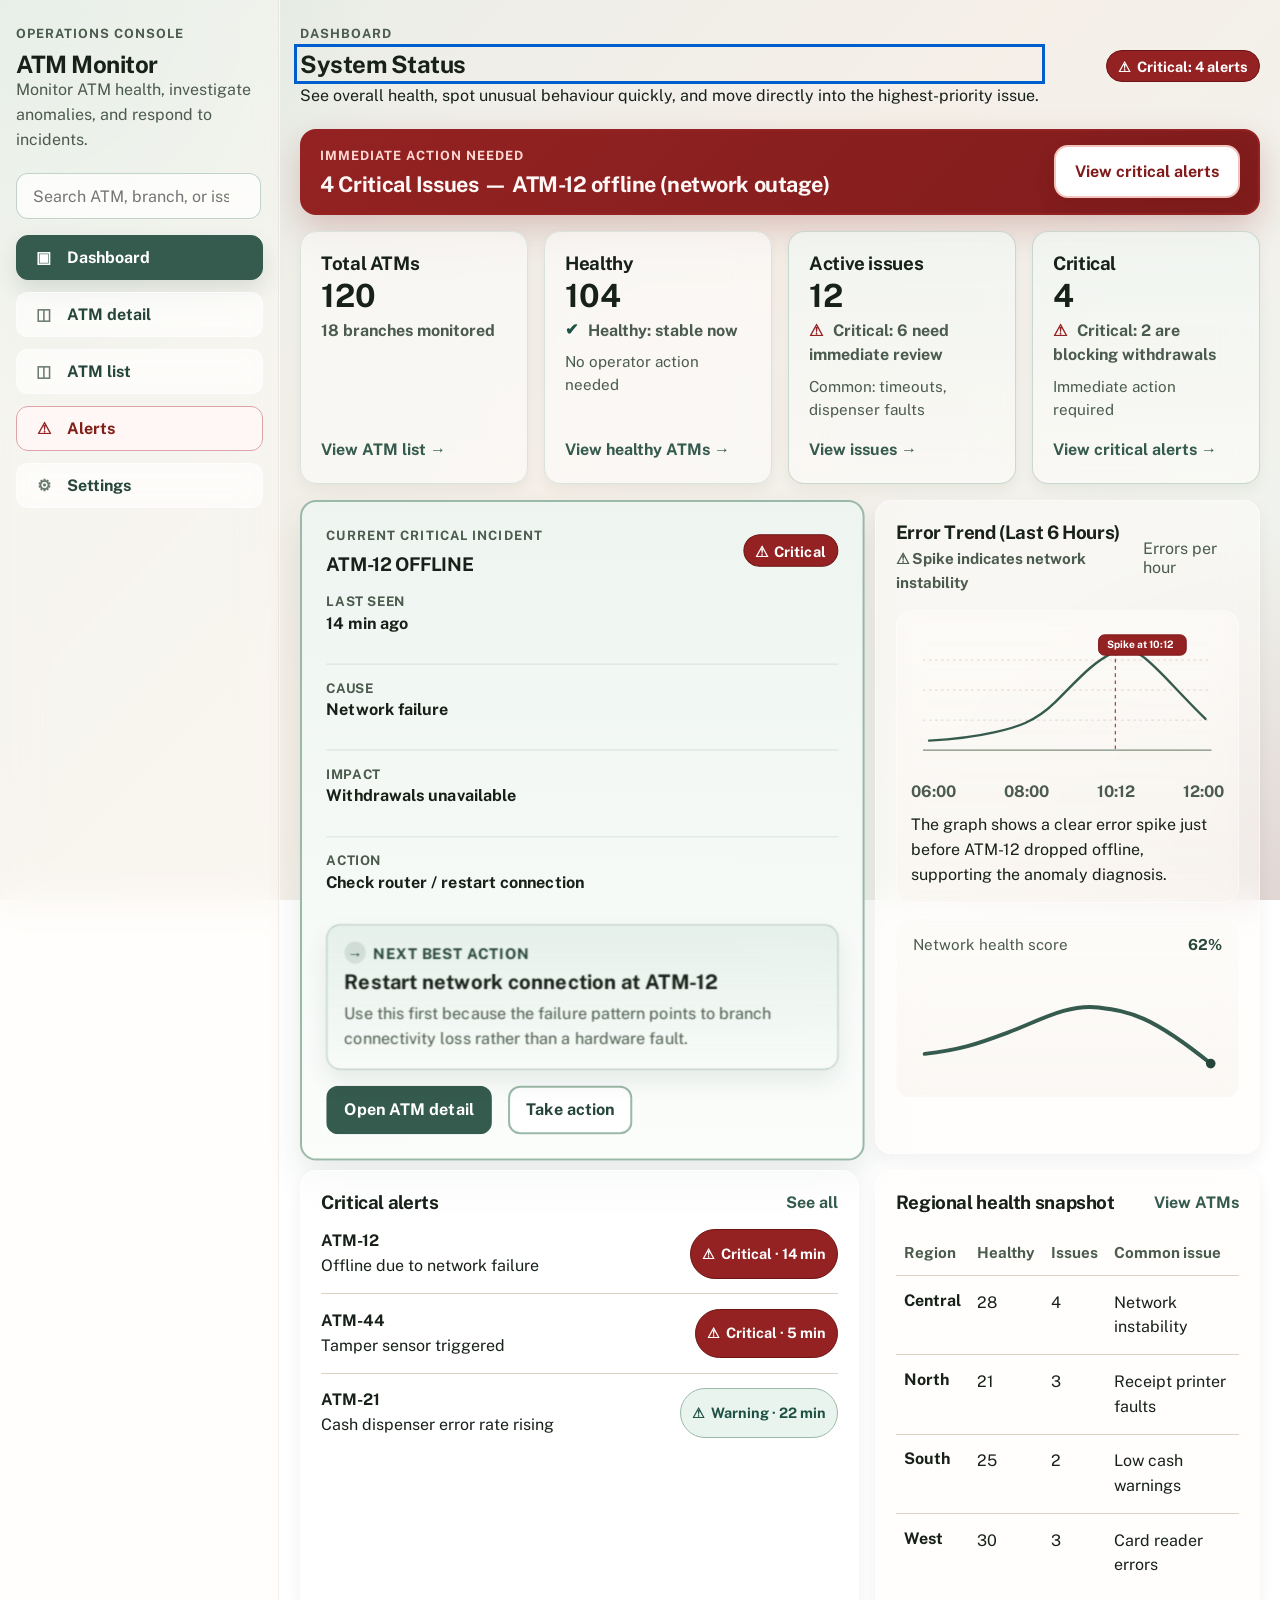
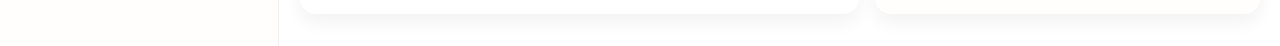
==== commit 6c7040b3: "Merge branch 'main' into mk/isolation-forest" ====
--- a/index.html
+++ b/index.html
@@ -3,14 +3,14 @@
   <head>
     <meta charset="UTF-8" />
     <meta name="viewport" content="width=device-width, initial-scale=1.0" />
-    <title>Operations Hub Prototype</title>
+    <title>ATM Network Operations Prototype</title>
     <link rel="preconnect" href="https://fonts.googleapis.com" />
     <link rel="preconnect" href="https://fonts.gstatic.com" crossorigin />
     <link
       href="https://fonts.googleapis.com/css2?family=Public+Sans:wght@400;500;600;700&display=swap"
       rel="stylesheet"
     />
-    <link rel="stylesheet" href="src/dashboard/styles.css" />
+    <link rel="stylesheet" href="styles.css" />
   </head>
   <body>
     <a class="skip-link" href="#main-content">Skip to main content</a>
@@ -19,70 +19,34 @@
       <aside class="sidebar" aria-label="Primary">
         <div class="sidebar-brand">
           <p class="eyebrow sidebar-eyebrow">Operations Console</p>
-          <h1>Operations Hub</h1>
-          <p class="header-copy">Track source-backed ATM telemetry, transaction anomalies, and service health from ATMA, ATMH, KAFK, PROM, GCP, TERM, and WINOS.</p>
+          <h1>ATM Monitor</h1>
+          <p class="header-copy">Monitor ATM health, investigate anomalies, and respond to incidents.</p>
         </div>
 
         <label class="search-field sidebar-search">
-          <span class="sr-only">Search ATM ID, location code, component, or error</span>
-          <input type="search" placeholder="Search ATM ID, location code, component, or error" />
+          <span class="sr-only">Search ATM, branch, or issue</span>
+          <input type="search" placeholder="Search ATM, branch, or issue" />
         </label>
-
-        <section class="accessibility-panel" aria-labelledby="accessibility-title">
-          <div>
-            <p class="eyebrow">Accessibility</p>
-            <h2 id="accessibility-title" class="sidebar-panel-title">Display size</h2>
-            <p class="accessibility-copy">Make text, buttons, cards, and spacing larger across every page.</p>
-          </div>
-          <button
-            class="button button-secondary accessibility-toggle"
-            id="accessibility-toggle"
-            type="button"
-            aria-pressed="false"
-          >
-            Turn on larger display
-          </button>
-        </section>
-
-        <section class="scale-panel" aria-labelledby="scale-panel-title">
-          <div class="scale-panel-header">
-            <p class="eyebrow">Portfolio view</p>
-            <h2 id="scale-panel-title" class="sidebar-panel-title">Synthetic data footprint</h2>
-          </div>
-          <dl class="scale-list">
-            <div class="scale-item">
-              <dt>Sources</dt>
-              <dd>Unavailable</dd>
-            </div>
-            <div class="scale-item">
-              <dt>ATMs</dt>
-              <dd>Unavailable</dd>
-            </div>
-            <div class="scale-item">
-              <dt>Window</dt>
-              <dd>Loading...</dd>
-            </div>
-            <div class="scale-item">
-              <dt>Avg TPS</dt>
-              <dd>Loading...</dd>
-            </div>
-          </dl>
-        </section>
 
         <nav class="sidebar-nav" aria-label="Primary">
           <button class="nav-link is-active" type="button" data-screen-target="dashboard" aria-current="page">
+            <span class="nav-icon" aria-hidden="true">▣</span>
             <span>Dashboard</span>
           </button>
           <button class="nav-link" type="button" data-screen-target="atm-detail">
+            <span class="nav-icon" aria-hidden="true">◫</span>
             <span>ATM detail</span>
           </button>
           <button class="nav-link" type="button" data-screen-target="atm-list">
+            <span class="nav-icon" aria-hidden="true">◫</span>
             <span>ATM list</span>
           </button>
           <button class="nav-link nav-link-alert" type="button" data-screen-target="alerts">
+            <span class="nav-icon" aria-hidden="true">⚠</span>
             <span>Alerts</span>
           </button>
           <button class="nav-link" type="button" data-screen-target="settings">
+            <span class="nav-icon" aria-hidden="true">⚙</span>
             <span>Settings</span>
           </button>
         </nav>
@@ -93,126 +57,107 @@
         <div class="screen-header">
           <div>
             <p class="eyebrow">Dashboard</p>
-            <h2 id="dashboard-title">Source-backed operations view</h2>
-            <p>Every summary on this page maps to records in ATMA, ATMH, KAFK, PROM, GCP, TERM, or WINOS.</p>
-          </div>
-          <span class="status-pill status-critical">Loading...</span>
+            <h2 id="dashboard-title">System Status</h2>
+            <p>See overall health, spot unusual behaviour quickly, and move directly into the highest-priority issue.</p>
+          </div>
+          <span class="status-pill status-critical"><span aria-hidden="true">⚠</span> Critical: 4 alerts</span>
         </div>
 
         <section class="critical-banner critical-banner-compact" aria-labelledby="critical-banner-title">
           <div class="critical-banner-copy">
             <p class="eyebrow critical-eyebrow">Immediate action needed</p>
-            <h3 id="critical-banner-title">A role-specific priority summary will appear here when the dashboard is connected to a live endpoint.</h3>
+            <h3 id="critical-banner-title">4 Critical Issues — ATM-12 offline (network outage)</h3>
           </div>
           <button class="button critical-button" type="button" data-screen-target="alerts">
-            View anomaly groups
+            View critical alerts
           </button>
         </section>
 
         <div class="metric-grid">
-          <article class="metric-card metric-card-action" tabindex="0" role="button" data-screen-target="atm-list" aria-label="Open ATM list. Live ATM coverage is not loaded yet.">
-            <h3>Observed ATMs</h3>
-            <p class="metric-value">Loading...</p>
-            <p class="metric-note">Waiting for backend response.</p>
-            <p class="metric-subnote">Real ATM coverage will render here once the API is connected.</p>
-            <p class="metric-link-hint">View ATM anomaly list</p>
+          <article class="metric-card metric-card-action" tabindex="0" role="button" data-screen-target="atm-list" aria-label="Open ATM list. 120 ATMs across 18 branches.">
+            <h3>Total ATMs</h3>
+            <p class="metric-value">120</p>
+            <p class="metric-note">18 branches monitored</p>
+            <p class="metric-link-hint">View ATM list <span aria-hidden="true">→</span></p>
           </article>
-          <article class="metric-card metric-card-action" tabindex="0" role="button" data-screen-target="alerts" aria-label="Open ATM application errors. Live error totals are not loaded yet.">
-            <h3>ATM app errors</h3>
-            <p class="metric-value">Loading...</p>
-            <p class="metric-note">Waiting for backend response.</p>
-            <p class="metric-subnote">Show source-backed ATMA counts and error codes here.</p>
-            <p class="metric-link-hint">Review application anomalies</p>
+          <article class="metric-card metric-card-action" tabindex="0" role="button" data-screen-target="atm-list" aria-label="Open ATM list. 104 ATMs are healthy and no action is needed.">
+            <h3>Healthy</h3>
+            <p class="metric-value">104</p>
+            <p class="metric-note"><span class="status-inline status-inline-healthy" aria-hidden="true">✔</span> Healthy: stable now</p>
+            <p class="metric-subnote">No operator action needed</p>
+            <p class="metric-link-hint">View healthy ATMs <span aria-hidden="true">→</span></p>
           </article>
-          <article class="metric-card metric-card-alert metric-card-action" tabindex="0" role="button" data-screen-target="alerts" aria-label="Open ATM hardware alerts. Live ATMH totals are not loaded yet.">
-            <h3>Hardware alerts</h3>
-            <p class="metric-value">Loading...</p>
-            <p class="metric-note">Waiting for backend response.</p>
-            <p class="metric-subnote">Show source-backed ATMH warning and critical counts here.</p>
-            <p class="metric-link-hint">Open hardware anomalies</p>
+          <article class="metric-card metric-card-alert metric-card-action" tabindex="0" role="button" data-screen-target="atm-list" aria-label="Open ATM list. 12 active issues, 6 need immediate review.">
+            <h3>Active issues</h3>
+            <p class="metric-value">12</p>
+            <p class="metric-note"><span class="status-inline status-inline-critical" aria-hidden="true">⚠</span> Critical: 6 need immediate review</p>
+            <p class="metric-subnote">Common: timeouts, dispenser faults</p>
+            <p class="metric-link-hint">View issues <span aria-hidden="true">→</span></p>
           </article>
-          <article class="metric-card metric-card-alert metric-card-action" tabindex="0" role="button" data-screen-target="alerts" aria-label="Open Kafka summary. Live throughput is not loaded yet.">
-            <h3>Event throughput</h3>
-            <p class="metric-value">Loading...</p>
-            <p class="metric-note">Waiting for backend response.</p>
-            <p class="metric-subnote">Show source-backed KAFK throughput and failure windows here.</p>
-            <p class="metric-link-hint">Inspect data flow</p>
+          <article class="metric-card metric-card-alert metric-card-action" tabindex="0" role="button" data-screen-target="alerts" aria-label="Open alerts page. 4 critical issues, 2 are blocking withdrawals.">
+            <h3>Critical</h3>
+            <p class="metric-value">4</p>
+            <p class="metric-note"><span class="status-inline status-inline-critical" aria-hidden="true">⚠</span> Critical: 2 are blocking withdrawals</p>
+            <p class="metric-subnote">Immediate action required</p>
+            <p class="metric-link-hint">View critical alerts <span aria-hidden="true">→</span></p>
           </article>
-        </div>
-
-        <div class="info-grid">
-          <section class="info-card" aria-labelledby="freshness-title">
-            <p class="eyebrow">Scope rule</p>
-            <h3 id="freshness-title">Schema before surface area</h3>
-            <p class="metric-subnote">The dashboard only exposes fields that can be traced to the current synthetic schema. Unsupported dimensions such as regions or SLA posture do not appear.</p>
-          </section>
-          <section class="info-card" aria-labelledby="ownership-title">
-            <p class="eyebrow">Design rule</p>
-            <h3 id="ownership-title">Cross-source correlation is the product</h3>
-            <p class="metric-subnote">Useful signals come from linking ATM app errors, hardware faults, Kafka failures, terminal-handler exceptions, runtime pressure, and host metrics into one narrative.</p>
-          </section>
-          <section class="info-card" aria-labelledby="summary-title">
-            <p class="eyebrow">Product rule</p>
-            <h3 id="summary-title">Unsupported features stay out</h3>
-            <p class="metric-subnote">Region tracking, SLA coverage, and team-routing concepts have been removed until those dimensions exist in the pipeline and schema.</p>
-          </section>
         </div>
 
         <div class="dashboard-grid">
           <section class="panel panel-hero" aria-labelledby="priority-title">
             <div class="panel-header">
               <div>
-                <p class="eyebrow">Priority item</p>
-                <h3 id="priority-title">Loading role-specific summary...</h3>
-              </div>
-              <span class="status-pill status-critical">Loading...</span>
+                <p class="eyebrow">Current Critical Incident</p>
+                <h3 id="priority-title">ATM-12 OFFLINE</h3>
+              </div>
+              <span class="status-pill status-critical"><span aria-hidden="true">⚠</span> Critical</span>
             </div>
             <div class="incident-scan-list" role="list" aria-label="Priority anomaly summary">
               <div class="incident-scan-item" role="listitem">
                 <div>
-                  <span class="incident-scan-label">Primary signal</span>
-                  <p><strong>Loading...</strong></p>
+                  <span class="incident-scan-label">Last seen</span>
+                  <p><strong>14 min ago</strong></p>
                 </div>
               </div>
               <div class="incident-scan-item" role="listitem">
                 <div>
-                  <span class="incident-scan-label">Secondary signal</span>
-                  <p><strong>Unavailable until backend data is connected.</strong></p>
+                  <span class="incident-scan-label">Cause</span>
+                  <p><strong>Network failure</strong></p>
                 </div>
               </div>
               <div class="incident-scan-item" role="listitem">
                 <div>
                   <span class="incident-scan-label">Impact</span>
-                  <p><strong>Unavailable until backend data is connected.</strong></p>
+                  <p><strong>Withdrawals unavailable</strong></p>
                 </div>
               </div>
               <div class="incident-scan-item" role="listitem">
                 <div>
-                  <span class="incident-scan-label">Next review area</span>
-                  <p><strong>Unavailable until backend data is connected.</strong></p>
+                  <span class="incident-scan-label">Action</span>
+                  <p><strong>Check router / restart connection</strong></p>
                 </div>
               </div>
             </div>
             <div class="next-action-card" aria-labelledby="next-action-title">
-              <span class="next-action-label">Next best action</span>
-              <p id="next-action-title"><strong>Connect the relevant summary endpoint for this persona.</strong></p>
-              <p class="next-action-note">This panel is intentionally written as a shell so live data can replace it without another structural rewrite.</p>
+              <span class="next-action-label"><span class="next-action-icon" aria-hidden="true">→</span> Next best action</span>
+              <p id="next-action-title"><strong>Restart network connection at ATM-12</strong></p>
+              <p class="next-action-note">Use this first because the failure pattern points to branch connectivity loss rather than a hardware fault.</p>
             </div>
             <div class="button-row">
-              <button class="button" type="button" data-screen-target="alerts">Open anomaly groups</button>
-              <button class="button button-secondary" type="button" data-screen-target="action-center">Record evidence review</button>
+              <button class="button" type="button" data-screen-target="atm-detail">Open ATM detail</button>
+              <button class="button button-secondary" type="button" data-screen-target="action-center">Take action</button>
             </div>
           </section>
 
           <section class="panel panel-support panel-graph" aria-labelledby="trend-title">
             <div class="panel-header">
               <div>
-                <h3 id="trend-title">Loading chart...</h3>
-                <p class="graph-context">This chart is ready for a live summary endpoint.</p>
-              </div>
-              <span class="legend">Loading...</span>
-            </div>
-            <div class="trend-chart trend-chart-line" role="img" aria-label="Line graph placeholder for a live role-specific summary trend.">
+                <h3 id="trend-title">Error Trend (Last 6 Hours)</h3>
+                <p class="graph-context"><span aria-hidden="true">⚠</span> Spike indicates network instability</p>
+              </div>
+              <span class="legend">Errors per hour</span>
+            </div>
+            <div class="trend-chart trend-chart-line" role="img" aria-label="Line graph showing a sharp spike in errors at 10:12, marked with a red anomaly point.">
               <svg viewBox="0 0 520 240" class="svg-graph svg-graph-large" aria-hidden="true">
                 <line x1="20" y1="200" x2="500" y2="200" class="axis-line" />
                 <line x1="20" y1="150" x2="500" y2="150" class="grid-line" />
@@ -222,20 +167,20 @@
                 <circle cx="340" cy="36" r="8" class="anomaly-point" />
                 <line x1="340" y1="36" x2="340" y2="200" class="anomaly-guide" />
                 <rect x="312" y="8" width="146" height="34" rx="10" class="anomaly-label-box" />
-                <text x="326" y="30" class="anomaly-text">Loading...</text>
+                <text x="326" y="30" class="anomaly-text">Spike at 10:12</text>
               </svg>
               <div class="chart-axis-labels">
+                <span>06:00</span>
                 <span>08:00</span>
-                <span>09:00</span>
-                <span>Loading...</span>
-                <span>Loading...</span>
-              </div>
-              <p class="chart-caption">Live trend data will render here when the backend endpoint is available.</p>
-            </div>
-            <div class="mini-graph" role="img" aria-label="Line graph placeholder showing host pressure rising before the final anomaly point.">
+                <span>10:12</span>
+                <span>12:00</span>
+              </div>
+              <p class="chart-caption">The graph shows a clear error spike just before ATM-12 dropped offline, supporting the anomaly diagnosis.</p>
+            </div>
+            <div class="mini-graph" role="img" aria-label="Line graph placeholder showing stable network health before a sharp drop at the final point.">
               <div class="mini-graph-header">
-                <span>WINOS host pressure</span>
-                <strong>Loading...</strong>
+                <span>Network health score</span>
+                <strong>62%</strong>
               </div>
               <svg viewBox="0 0 320 120" class="svg-graph" aria-hidden="true">
                 <path d="M12 92 C48 88, 66 82, 98 70 S160 40, 192 44 S246 52, 308 102" />
@@ -246,79 +191,73 @@
 
           <section class="panel panel-support" aria-labelledby="alerts-summary-title">
             <div class="panel-header">
-              <h3 id="alerts-summary-title">Source-backed checks</h3>
+              <h3 id="alerts-summary-title">Critical alerts</h3>
               <button class="text-button" type="button" data-screen-target="alerts">See all</button>
             </div>
             <ul class="alert-list">
               <li>
                 <div>
-                  <strong>KAFK transaction failures</strong>
-                  <p>Unavailable until a live summary endpoint is connected.</p>
-                </div>
-                <span class="status-pill status-critical">Unavailable</span>
-              </li>
-              <li>
-                <div>
-                  <strong>Terminal handler runtime</strong>
-                  <p>Unavailable until a live summary endpoint is connected.</p>
-                </div>
-                <span class="status-pill status-warning">Unavailable</span>
-              </li>
-              <li>
-                <div>
-                  <strong>Windows host health</strong>
-                  <p>Unavailable until a live summary endpoint is connected.</p>
-                </div>
-                <span class="status-pill status-critical">Unavailable</span>
+                  <strong>ATM-12</strong>
+                  <p>Offline due to network failure</p>
+                </div>
+                <span class="status-pill status-critical"><span aria-hidden="true">⚠</span> Critical · 14 min</span>
+              </li>
+              <li>
+                <div>
+                  <strong>ATM-44</strong>
+                  <p>Tamper sensor triggered</p>
+                </div>
+                <span class="status-pill status-critical"><span aria-hidden="true">⚠</span> Critical · 5 min</span>
+              </li>
+              <li>
+                <div>
+                  <strong>ATM-21</strong>
+                  <p>Cash dispenser error rate rising</p>
+                </div>
+                <span class="status-pill status-warning"><span aria-hidden="true">⚠</span> Warning · 22 min</span>
               </li>
             </ul>
           </section>
 
-          <section class="panel panel-support panel-table" aria-labelledby="source-title">
+          <section class="panel panel-support panel-table" aria-labelledby="region-title">
             <div class="panel-header">
-              <h3 id="source-title">Source telemetry snapshot</h3>
+              <h3 id="region-title">Regional health snapshot</h3>
               <button class="text-button" type="button" data-screen-target="atm-list">View ATMs</button>
             </div>
             <table>
-              <caption class="sr-only">Source-backed telemetry snapshot</caption>
+              <caption class="sr-only">Regional ATM health snapshot</caption>
               <thead>
                 <tr>
-                  <th scope="col">Source</th>
-                  <th scope="col">Backed metric</th>
-                  <th scope="col">Current signal</th>
-                  <th scope="col">Notes</th>
+                  <th scope="col">Region</th>
+                  <th scope="col">Healthy</th>
+                  <th scope="col">Issues</th>
+                  <th scope="col">Common issue</th>
                 </tr>
               </thead>
               <tbody>
                 <tr>
-                  <th scope="row">ATMA</th>
-                  <td>Application errors</td>
-                  <td>Loading...</td>
-                  <td>Unavailable until backend data is connected.</td>
+                  <th scope="row">Central</th>
+                  <td>28</td>
+                  <td>4</td>
+                  <td>Network instability</td>
                 </tr>
                 <tr>
-                  <th scope="row">ATMH</th>
-                  <td>Hardware state</td>
-                  <td>Loading...</td>
-                  <td>Unavailable until backend data is connected.</td>
+                  <th scope="row">North</th>
+                  <td>21</td>
+                  <td>3</td>
+                  <td>Receipt printer faults</td>
                 </tr>
                 <tr>
-                  <th scope="row">KAFK</th>
-                  <td>Transaction flow</td>
-                  <td>Loading...</td>
-                  <td>Unavailable until backend data is connected.</td>
+                  <th scope="row">South</th>
+                  <td>25</td>
+                  <td>2</td>
+                  <td>Low cash warnings</td>
                 </tr>
                 <tr>
-                  <th scope="row">PROM + GCP</th>
-                  <td>Runtime pressure</td>
-                  <td>Loading...</td>
-                  <td>Unavailable until backend data is connected.</td>
-                </tr>
-                <tr>
-                  <th scope="row">WINOS</th>
-                  <td>Host health</td>
-                  <td>Loading...</td>
-                  <td>Unavailable until backend data is connected.</td>
+                  <th scope="row">West</th>
+                  <td>30</td>
+                  <td>3</td>
+                  <td>Card reader errors</td>
                 </tr>
               </tbody>
             </table>
@@ -330,17 +269,17 @@
         <div class="screen-header">
           <div>
             <p class="eyebrow">ATM detail</p>
-            <h2 id="detail-title">ATM detail view</h2>
-            <p>This page will show the selected ATM once a live detail endpoint is connected.</p>
-          </div>
-          <span class="status-pill status-critical">Loading...</span>
+            <h2 id="detail-title">ATM-12: Oxford Street Branch</h2>
+            <p>This page explains the anomaly, shows supporting evidence, and recommends the next operator action.</p>
+          </div>
+          <span class="status-pill status-critical"><span aria-hidden="true">⚠</span> Critical: offline</span>
         </div>
 
         <section class="critical-banner critical-banner-detail" aria-labelledby="detail-banner-title">
           <div>
             <p class="eyebrow critical-eyebrow">Critical service interruption</p>
-            <h3 id="detail-banner-title">Selected ATM status will appear here</h3>
-            <p>Recommendations will remain unavailable until ATM-level API data is connected.</p>
+            <h3 id="detail-banner-title">Cash withdrawal service is currently unavailable</h3>
+            <p>Recommended response: run the remote network diagnostic immediately, then notify branch staff if connectivity remains unstable.</p>
           </div>
         </section>
 
@@ -353,29 +292,29 @@
             <dl class="summary-list">
               <div>
                 <dt>Anomaly detected</dt>
-                <dd>Loading...</dd>
+                <dd>Network timeout pattern followed by missed heartbeat checks</dd>
               </div>
               <div>
                 <dt>Confidence</dt>
-                <dd>Unavailable</dd>
+                <dd>High confidence based on three matching log sources</dd>
               </div>
               <div>
                 <dt>Current impact</dt>
-                <dd>Unavailable</dd>
+                <dd>Withdrawals and balance enquiries unavailable</dd>
               </div>
               <div>
                 <dt>Likely root cause</dt>
-                <dd>Unavailable</dd>
+                <dd>Branch-side connectivity failure rather than ATM hardware fault</dd>
               </div>
             </dl>
             <div class="recommendation-card">
               <h4>Recommended next step</h4>
-              <p>Recommended action will render here when the ATM detail endpoint is available.</p>
+              <p>Run a remote network diagnostic. If packet loss remains high, notify branch staff and escalate to the network team.</p>
             </div>
             <div class="next-action-card next-action-card-detail" aria-labelledby="detail-next-action-title">
-              <span class="next-action-label">Next best action</span>
-              <p id="detail-next-action-title"><strong>Loading...</strong></p>
-              <p class="next-action-note">Keep this panel generic until real ATM-level action data is available.</p>
+              <span class="next-action-label"><span class="next-action-icon" aria-hidden="true">→</span> Next best action</span>
+              <p id="detail-next-action-title"><strong>Restart network connection at ATM-12</strong></p>
+              <p class="next-action-note">This is the fastest low-risk step to confirm whether the outage is caused by temporary branch-side connectivity failure.</p>
             </div>
           </section>
 
@@ -386,8 +325,8 @@
             </div>
             <div class="diagnostic-graph" role="img" aria-label="Diagnostic placeholder graph showing latency rising steadily until outage threshold is crossed.">
               <div class="mini-graph-header">
-                <span>Anomaly intensity vs time</span>
-                <strong>Correlated spike</strong>
+                <span>Latency vs threshold</span>
+                <strong>Above threshold</strong>
               </div>
               <svg viewBox="0 0 360 140" class="svg-graph svg-graph-threshold" aria-hidden="true">
                 <line x1="12" y1="52" x2="348" y2="52" class="threshold-line" />
@@ -397,20 +336,20 @@
             </div>
             <ol class="timeline">
               <li>
-                <strong>Loading...</strong>
-                <p>Awaiting live event timeline.</p>
-              </li>
-              <li>
-                <strong>Loading...</strong>
-                <p>Awaiting live event timeline.</p>
-              </li>
-              <li>
-                <strong>Loading...</strong>
-                <p>Awaiting live event timeline.</p>
-              </li>
-              <li>
-                <strong>Loading...</strong>
-                <p>Awaiting live event timeline.</p>
+                <strong>10:14</strong>
+                <p>ATM marked offline after three missed heartbeats.</p>
+              </li>
+              <li>
+                <strong>10:09</strong>
+                <p>18 timeout events recorded in 5 minutes.</p>
+              </li>
+              <li>
+                <strong>10:05</strong>
+                <p>Latency rose above the branch’s normal operating range.</p>
+              </li>
+              <li>
+                <strong>09:58</strong>
+                <p>Router packet loss alert first triggered.</p>
               </li>
             </ol>
           </section>
@@ -418,29 +357,29 @@
           <section class="panel" aria-labelledby="evidence-title">
             <h3 id="evidence-title">Evidence and explanation</h3>
             <div class="evidence-card">
-              <p class="evidence-label">Application source</p>
-              <p>Unavailable until backend data is connected.</p>
+              <p class="evidence-label">Application log</p>
+              <p>Transaction requests failed with timeout code <code>NW-408</code>.</p>
             </div>
             <div class="evidence-card">
-              <p class="evidence-label">Hardware source</p>
-              <p>Unavailable until backend data is connected.</p>
+              <p class="evidence-label">Device log</p>
+              <p>Heartbeat service could not reach the central monitoring endpoint on three cycles.</p>
             </div>
             <div class="evidence-card">
-              <p class="evidence-label">Stream and runtime sources</p>
-              <p>Unavailable until backend data is connected.</p>
+              <p class="evidence-label">Router telemetry</p>
+              <p>Packet loss exceeded 27%, which crosses the outage threshold for this branch.</p>
             </div>
             <p class="explanation-note">
-              The detail view is structured for live data injection rather than static demo values.
+              Because multiple independent sources show the same pattern, the system treats this as a likely genuine outage rather than a false positive.
             </p>
           </section>
 
           <section class="panel" aria-labelledby="impact-title">
             <h3 id="impact-title">Service impact and response</h3>
             <ul class="simple-list">
-              <li><strong>Observed impact:</strong> Loading...</li>
-              <li><strong>Location code:</strong> Unavailable</li>
-              <li><strong>Last event:</strong> Unavailable</li>
-              <li><strong>Correlated signals:</strong> Unavailable</li>
+              <li><strong>Unavailable:</strong> Cash withdrawal and balance enquiry</li>
+              <li><strong>Fallback:</strong> Counter service is available inside the branch</li>
+              <li><strong>Branch contact:</strong> Emma Li, Assistant Manager, ext. 204</li>
+              <li><strong>Last successful transaction:</strong> 09:57 card withdrawal</li>
             </ul>
             <div class="button-row">
               <button class="button" type="button" data-screen-target="action-center">Take action</button>
@@ -454,12 +393,12 @@
         <div class="screen-header">
           <div>
             <p class="eyebrow">ATM list</p>
-            <h2 id="list-title">Observed ATMs</h2>
-            <p>List ATM IDs that appear in the synthetic sources and show the anomaly type those sources actually support.</p>
-          </div>
-        </div>
-
-        <section class="panel atm-list-panel atm-list-filters" aria-labelledby="filters-title">
+            <h2 id="list-title">All ATMs</h2>
+            <p>Find a machine quickly, filter by status, and open the machine that needs investigation.</p>
+          </div>
+        </div>
+
+        <section class="panel" aria-labelledby="filters-title">
           <div class="panel-header">
             <h3 id="filters-title">Filters</h3>
           </div>
@@ -468,11 +407,11 @@
             <button class="filter-chip" type="button">Critical</button>
             <button class="filter-chip" type="button">Warning</button>
             <button class="filter-chip" type="button">Healthy</button>
-            <button class="filter-chip" type="button">Host pressure</button>
+            <button class="filter-chip" type="button">Central branch</button>
           </div>
         </section>
 
-        <section class="panel atm-list-panel atm-list-table-panel" aria-labelledby="table-title">
+        <section class="panel" aria-labelledby="table-title">
           <div class="panel-header">
             <h3 id="table-title">ATM status table</h3>
             <span class="legend">Sorted by severity and last update</span>
@@ -491,35 +430,35 @@
             </thead>
             <tbody>
               <tr>
-                <th scope="row">Loading...</th>
-                <td>Unavailable</td>
-                <td><span class="status-pill status-critical">Loading...</span></td>
-                <td>Unavailable until backend data is connected.</td>
-                <td>Unavailable</td>
+                <th scope="row">ATM-12</th>
+                <td>Oxford Street</td>
+                <td><span class="status-pill status-critical"><span aria-hidden="true">⚠</span> Critical: offline</span></td>
+                <td>Network failure</td>
+                <td>10:14</td>
                 <td><button class="text-button" type="button" data-screen-target="atm-detail">Open</button></td>
               </tr>
               <tr>
-                <th scope="row">Loading...</th>
-                <td>Unavailable</td>
-                <td><span class="status-pill status-critical">Loading...</span></td>
-                <td>Unavailable until backend data is connected.</td>
-                <td>Unavailable</td>
+                <th scope="row">ATM-44</th>
+                <td>Paddington</td>
+                <td><span class="status-pill status-critical"><span aria-hidden="true">⚠</span> Critical</span></td>
+                <td>Tamper sensor alert</td>
+                <td>10:23</td>
                 <td><button class="text-button" type="button" data-screen-target="alerts">Open</button></td>
               </tr>
               <tr>
-                <th scope="row">Loading...</th>
-                <td>Unavailable</td>
-                <td><span class="status-pill status-warning">Loading...</span></td>
-                <td>Unavailable until backend data is connected.</td>
-                <td>Unavailable</td>
+                <th scope="row">ATM-21</th>
+                <td>Soho</td>
+                <td><span class="status-pill status-warning"><span aria-hidden="true">⚠</span> Warning</span></td>
+                <td>Dispenser error rate rising</td>
+                <td>10:01</td>
                 <td><button class="text-button" type="button">Review</button></td>
               </tr>
               <tr>
-                <th scope="row">Loading...</th>
-                <td>Unavailable</td>
-                <td><span class="status-pill status-warning">Loading...</span></td>
-                <td>Unavailable until backend data is connected.</td>
-                <td>Unavailable</td>
+                <th scope="row">ATM-05</th>
+                <td>Victoria</td>
+                <td><span class="status-pill"><span aria-hidden="true">✔</span> Healthy</span></td>
+                <td>No active issue</td>
+                <td>09:58</td>
                 <td><button class="text-button" type="button">View</button></td>
               </tr>
             </tbody>
@@ -531,31 +470,30 @@
         <div class="screen-header">
           <div>
             <p class="eyebrow">Alerts</p>
-            <h2 id="alerts-title-page">Source-backed anomaly groups</h2>
-            <p>Group only the anomaly patterns that can be justified by the synthetic application, hardware, stream, runtime, and host datasets.</p>
+            <h2 id="alerts-title-page">Alert groups</h2>
+            <p>Group alerts by severity and type so the operator can triage quickly.</p>
           </div>
         </div>
 
         <div class="alerts-grid">
           <section class="panel" aria-labelledby="group-critical-title">
-            <h3 id="group-critical-title">Critical anomalies</h3>
+            <h3 id="group-critical-title">Critical alerts</h3>
             <details open>
-              <summary>Loading anomaly groups...</summary>
+              <summary>2 network and security alerts</summary>
               <ul class="simple-list compact-list">
-                <li><strong>Loading...</strong> Unavailable until backend data is connected.</li>
-                <li><strong>Loading...</strong> Unavailable until backend data is connected.</li>
-                <li><strong>Loading...</strong> Unavailable until backend data is connected.</li>
+                <li><strong>ATM-12:</strong> Network failure, customer withdrawals blocked</li>
+                <li><strong>ATM-44:</strong> Tamper sensor triggered, branch verification required</li>
               </ul>
             </details>
           </section>
 
           <section class="panel" aria-labelledby="group-warning-title">
-            <h3 id="group-warning-title">Warning anomalies</h3>
+            <h3 id="group-warning-title">Warning alerts</h3>
             <details open>
-              <summary>Loading anomaly groups...</summary>
+              <summary>2 service degradation alerts</summary>
               <ul class="simple-list compact-list">
-                <li><strong>Loading...</strong> Unavailable until backend data is connected.</li>
-                <li><strong>Loading...</strong> Unavailable until backend data is connected.</li>
+                <li><strong>ATM-21:</strong> Cash dispenser reject rate increasing</li>
+                <li><strong>ATM-05:</strong> Receipt printer paper low</li>
               </ul>
             </details>
           </section>
@@ -569,7 +507,6 @@
             <h2 id="settings-title">Notification and threshold settings</h2>
             <p>Wireframe only. This page shows where configuration would live.</p>
           </div>
-          <a class="button" href="/login">Log in</a>
         </div>
 
         <section class="panel settings-wireframe" aria-labelledby="settings-wireframe-title">
@@ -585,8 +522,8 @@
         <div class="screen-header">
           <div>
             <p class="eyebrow">Action</p>
-            <h2 id="action-title">Action center</h2>
-            <p>This page is ready for live recommendations once the relevant backend endpoint is connected.</p>
+            <h2 id="action-title">Respond to ATM-12</h2>
+            <p>Choose the next step and record the operator response.</p>
           </div>
         </div>
 
@@ -599,28 +536,28 @@
                 <label class="radio-card">
                   <input type="radio" name="action" checked />
                   <span>
-                    <strong>Loading recommendation</strong>
-                    <small>Unavailable until backend data is connected.</small>
+                    <strong>Run remote network diagnostic</strong>
+                    <small>Fastest way to confirm branch-side connectivity loss.</small>
                   </span>
                 </label>
                 <label class="radio-card">
                   <input type="radio" name="action" />
                   <span>
-                    <strong>Loading recommendation</strong>
-                    <small>Unavailable until backend data is connected.</small>
+                    <strong>Notify branch staff</strong>
+                    <small>Checks for local maintenance or power changes.</small>
                   </span>
                 </label>
                 <label class="radio-card">
                   <input type="radio" name="action" />
                   <span>
-                    <strong>Loading recommendation</strong>
-                    <small>Unavailable until backend data is connected.</small>
+                    <strong>Escalate to network team</strong>
+                    <small>Use if the diagnostic confirms sustained packet loss.</small>
                   </span>
                 </label>
               </fieldset>
               <label class="field">
                 <span>Operator note</span>
-                <textarea rows="4">Waiting for live recommendation context from the backend.</textarea>
+                <textarea rows="4">ATM-12 offline. Remote network diagnostic requested.</textarea>
               </label>
               <button type="button" class="button" id="confirm-action">Confirm action</button>
             </form>
@@ -637,6 +574,6 @@
       </main>
     </div>
 
-    <script src="src/dashboard/app.js"></script>
+    <script src="app.js"></script>
   </body>
 </html>
--- a/styles.css
+++ b/styles.css
@@ -0,0 +1,975 @@
+:root {
+  --bg: #f5f1ec;
+  --surface: #fffdfb;
+  --surface-alt: #eef5f1;
+  --panel-border: #cbbdaf;
+  --text: #172119;
+  --muted: #4b5b4d;
+  --brand: #355a4e;
+  --brand-strong: #27463b;
+  --critical-bg: #f7e9e7;
+  --critical-text: #801c1c;
+  --warning-bg: #eaf4ef;
+  --warning-text: #1f5145;
+  --focus: #005fcc;
+  --radius: 16px;
+  --shadow: 0 10px 24px rgba(17, 34, 24, 0.08);
+}
+
+*,
+*::before,
+*::after {
+  box-sizing: border-box;
+}
+
+body {
+  margin: 0;
+  font-family: "Public Sans", sans-serif;
+  background:
+    radial-gradient(circle at top left, rgba(178, 213, 201, 0.34), transparent 26%),
+    radial-gradient(circle at bottom right, rgba(148, 34, 34, 0.14), transparent 24%),
+    linear-gradient(135deg, #e9eee8 0%, #f5efe8 48%, #eef4f0 100%);
+  color: var(--text);
+  background-attachment: fixed;
+}
+
+button,
+input,
+textarea,
+summary {
+  font: inherit;
+}
+
+.skip-link,
+.sr-only {
+  position: absolute;
+}
+
+.skip-link {
+  left: 1rem;
+  top: -3rem;
+  z-index: 100;
+  background: var(--focus);
+  color: #fff;
+  padding: 0.75rem 1rem;
+  border-radius: 0.5rem;
+  text-decoration: none;
+}
+
+.skip-link:focus {
+  top: 1rem;
+}
+
+.sr-only {
+  width: 1px;
+  height: 1px;
+  padding: 0;
+  margin: -1px;
+  overflow: hidden;
+  clip: rect(0, 0, 0, 0);
+  white-space: nowrap;
+  border: 0;
+}
+
+:focus-visible {
+  outline: 3px solid var(--focus);
+  outline-offset: 3px;
+}
+
+.app-shell {
+  min-height: 100vh;
+  display: grid;
+  grid-template-columns: 280px minmax(0, 1fr);
+}
+
+.sidebar {
+  padding: 1.5rem 1rem;
+  background: rgba(255, 252, 248, 0.42);
+  backdrop-filter: blur(18px);
+  -webkit-backdrop-filter: blur(18px);
+  border-right: 1px solid rgba(255, 255, 255, 0.42);
+  box-shadow: inset -1px 0 0 rgba(203, 189, 175, 0.24);
+}
+
+.sidebar-brand {
+  margin-bottom: 1.25rem;
+}
+
+.sidebar-eyebrow {
+  color: #7a2b24;
+}
+
+.sidebar-search {
+  display: block;
+  margin-bottom: 1rem;
+}
+
+.sidebar-nav {
+  display: grid;
+  gap: 0.75rem;
+}
+
+.content {
+  max-width: 1220px;
+  width: 100%;
+  padding: 1.5rem 1.25rem 2rem;
+}
+
+.screen-header,
+.panel-header,
+.button-row {
+  display: flex;
+  align-items: center;
+  gap: 1rem;
+}
+
+.header-copy,
+.metric-note,
+.legend,
+.explanation-note,
+.graph-context,
+small,
+summary {
+  color: var(--muted);
+}
+
+.eyebrow {
+  margin: 0 0 0.4rem;
+  color: var(--muted);
+  font-size: 0.8rem;
+  font-weight: 700;
+  text-transform: uppercase;
+  letter-spacing: 0.08em;
+}
+
+h1,
+h2,
+h3,
+h4 {
+  margin: 0;
+  letter-spacing: -0.02em;
+}
+
+p,
+li,
+dd,
+td {
+  line-height: 1.55;
+}
+
+p {
+  margin: 0;
+}
+
+.search-field input,
+.field textarea {
+  border: 1px solid rgba(155, 185, 168, 0.6);
+  border-radius: 12px;
+  background: rgba(255, 255, 255, 0.68);
+  color: var(--text);
+  backdrop-filter: blur(10px);
+  -webkit-backdrop-filter: blur(10px);
+}
+
+.search-field input {
+  min-width: 0;
+  width: 100%;
+  max-width: 245px;
+  padding: 0.8rem 1rem;
+}
+
+.nav-link,
+.button,
+.button-secondary,
+.text-button,
+.filter-chip {
+  border-radius: 12px;
+  cursor: pointer;
+}
+
+.nav-link,
+.filter-chip {
+  border: 1px solid rgba(255, 255, 255, 0.46);
+  background: rgba(255, 255, 255, 0.58);
+  color: var(--brand-strong);
+  padding: 0.75rem 1rem;
+  font-weight: 700;
+  backdrop-filter: blur(12px);
+  -webkit-backdrop-filter: blur(12px);
+}
+
+.nav-link {
+  display: flex;
+  align-items: center;
+  gap: 0.75rem;
+  justify-content: flex-start;
+}
+
+.nav-icon {
+  display: inline-flex;
+  align-items: center;
+  justify-content: center;
+  width: 1.35rem;
+  color: #6c7b70;
+  font-size: 1rem;
+}
+
+.nav-link.is-active,
+.filter-chip.is-active {
+  background: var(--brand);
+  border-color: var(--brand);
+  color: #fff;
+  box-shadow: 0 10px 22px rgba(39, 70, 59, 0.14);
+}
+
+.nav-link.is-active .nav-icon {
+  color: #fff;
+}
+
+.nav-link-alert {
+  border-color: #dca4a4;
+  background: #fff7f6;
+  color: #7f1f18;
+}
+
+.nav-link-alert .nav-icon {
+  color: #942222;
+}
+
+.button,
+.button-secondary {
+  padding: 0.8rem 1rem;
+  border: 2px solid transparent;
+  font-weight: 700;
+}
+
+.button {
+  background: var(--brand);
+  color: #fff;
+}
+
+.button:hover {
+  background: var(--brand-strong);
+}
+
+.button-secondary {
+  background: #fff;
+  border-color: #9bb9a8;
+  color: var(--brand-strong);
+}
+
+.text-button {
+  border: 0;
+  background: transparent;
+  color: var(--brand);
+  font-weight: 700;
+  padding: 0;
+}
+
+.screen {
+  display: none;
+}
+
+.screen.is-visible {
+  display: block;
+}
+
+.screen-header,
+.panel-header {
+  justify-content: space-between;
+}
+
+.screen-header {
+  margin-bottom: 1.25rem;
+}
+
+.screen-header p:last-child {
+  margin-top: 0.35rem;
+}
+
+.graph-context {
+  margin-top: 0.25rem;
+  font-size: 0.95rem;
+  font-weight: 700;
+}
+
+.critical-banner {
+  display: flex;
+  align-items: center;
+  justify-content: space-between;
+  gap: 1rem;
+  margin-bottom: 1rem;
+  padding: 1.1rem 1.25rem;
+  border: 2px solid #942222;
+  border-radius: 16px;
+  background: linear-gradient(135deg, #942222 0%, #801c1c 100%);
+  color: #fff7f5;
+  box-shadow: 0 14px 34px rgba(128, 28, 28, 0.22);
+}
+
+.critical-banner-copy {
+  max-width: none;
+}
+
+.critical-banner-compact {
+  padding: 0.9rem 1.1rem;
+  margin-bottom: 1rem;
+}
+
+.critical-banner-compact h3 {
+  font-size: 1.35rem;
+  line-height: 1.2;
+  margin-bottom: 0;
+}
+
+.critical-banner h3,
+.critical-banner p {
+  margin-top: 0;
+}
+
+.critical-eyebrow {
+  color: #ffd8d3;
+}
+
+.critical-button {
+  background: #fff;
+  color: #801c1c;
+  flex: 0 0 auto;
+  padding: 0.95rem 1.2rem;
+  border: 2px solid #f2c5bf;
+  border-radius: 14px;
+  font-size: 1rem;
+  font-weight: 700;
+  box-shadow: 0 8px 18px rgba(92, 18, 18, 0.16);
+}
+
+.critical-button:hover {
+  background: #fff4f2;
+}
+
+.critical-banner-detail {
+  margin-bottom: 1.25rem;
+}
+
+.metric-grid,
+.dashboard-grid,
+.detail-grid,
+.alerts-grid,
+.info-grid,
+.filter-row {
+  display: grid;
+  gap: 1rem;
+}
+
+.metric-grid {
+  grid-template-columns: repeat(4, minmax(0, 1fr));
+  margin-bottom: 1rem;
+  align-items: stretch;
+}
+
+.dashboard-grid {
+  grid-template-columns: 1.45fr 1fr;
+  align-items: stretch;
+}
+
+.detail-grid {
+  grid-template-columns: repeat(2, minmax(0, 1fr));
+}
+
+.alerts-grid {
+  grid-template-columns: repeat(2, minmax(0, 1fr));
+}
+
+.info-grid {
+  grid-template-columns: repeat(3, minmax(0, 1fr));
+  margin-top: 1rem;
+}
+
+.incident-scan-list {
+  display: grid;
+  gap: 0.85rem;
+  margin-top: 1rem;
+}
+
+.incident-scan-item {
+  display: grid;
+  grid-template-columns: 1fr;
+  gap: 0.25rem;
+  align-items: start;
+  padding: 0.8rem 0 0.8rem 0;
+  border-top: 1px solid #d8e3dc;
+}
+
+.incident-scan-item:first-child {
+  border-top: 0;
+  padding-top: 0;
+}
+
+.incident-scan-label {
+  display: inline-block;
+  margin-bottom: 0.15rem;
+  color: var(--muted);
+  font-size: 0.82rem;
+  font-weight: 700;
+  text-transform: uppercase;
+  letter-spacing: 0.04em;
+}
+
+.filter-row {
+  grid-template-columns: repeat(5, max-content);
+}
+
+.metric-card,
+.panel,
+.info-card,
+.recommendation-card,
+.evidence-card,
+.confirmation-card,
+.wireframe-block {
+  background: rgba(255, 255, 255, 0.52);
+  border: 1px solid rgba(255, 255, 255, 0.54);
+  border-radius: var(--radius);
+  box-shadow:
+    0 16px 34px rgba(17, 34, 24, 0.08),
+    inset 0 1px 0 rgba(255, 255, 255, 0.42);
+  backdrop-filter: blur(18px);
+  -webkit-backdrop-filter: blur(18px);
+}
+
+.metric-card,
+.panel {
+  padding: 1.25rem;
+}
+
+.metric-card {
+  display: flex;
+  flex-direction: column;
+  gap: 0.4rem;
+  min-height: 180px;
+  border-color: #d9e3dc;
+  box-shadow: 0 6px 14px rgba(17, 34, 24, 0.05);
+}
+
+.metric-grid > .metric-card,
+.dashboard-grid > .panel {
+  height: 100%;
+}
+
+.detail-grid > .panel,
+.alerts-grid > .panel {
+  height: 100%;
+}
+
+.metric-card-alert,
+.panel-hero {
+  background: linear-gradient(180deg, rgba(240, 247, 243, 0.72) 0%, rgba(255, 253, 251, 0.58) 100%);
+  border-width: 1px;
+  border-color: rgba(155, 185, 168, 0.48);
+}
+
+.panel-hero {
+  background: linear-gradient(180deg, #eef5f1 0%, #fbfdfb 100%);
+  border-width: 2px;
+  border-color: #9bb9a8;
+  box-shadow: 0 18px 34px rgba(39, 70, 59, 0.11);
+  padding: 1.5rem;
+  transform: scale(1.01);
+  transform-origin: top left;
+}
+
+.panel-support {
+  box-shadow: 0 8px 18px rgba(17, 34, 24, 0.06);
+}
+
+.panel-graph,
+.panel-table {
+  background: rgba(255, 253, 250, 0.48);
+}
+
+.metric-value {
+  font-size: 2rem;
+  font-weight: 700;
+  line-height: 1;
+}
+
+.metric-note {
+  font-weight: 700;
+}
+
+.metric-subnote {
+  margin: 0;
+  color: var(--muted);
+  font-size: 0.95rem;
+}
+
+.metric-link-hint {
+  margin-top: auto;
+  padding-top: 0.65rem;
+  color: var(--brand);
+  font-weight: 700;
+}
+
+.status-inline {
+  display: inline-block;
+  margin-right: 0.35rem;
+  font-weight: 700;
+}
+
+.status-inline-critical {
+  color: #942222;
+}
+
+.status-inline-healthy {
+  color: #1f5145;
+}
+
+.metric-card-action {
+  cursor: pointer;
+  transition:
+    transform 120ms ease,
+    box-shadow 120ms ease,
+    border-color 120ms ease;
+}
+
+.metric-card-action:hover,
+.metric-card-action:focus-visible {
+  transform: translateY(-2px);
+  box-shadow: 0 16px 30px rgba(17, 34, 24, 0.12);
+  border-color: var(--brand);
+}
+
+.metric-card-action:hover .metric-link-hint,
+.metric-card-action:focus-visible .metric-link-hint {
+  text-decoration: underline;
+}
+
+.status-pill {
+  display: inline-flex;
+  align-items: center;
+  justify-content: center;
+  gap: 0.35rem;
+  min-height: 2rem;
+  padding: 0.2rem 0.7rem;
+  border-radius: 999px;
+  font-size: 0.9rem;
+  font-weight: 700;
+  background: #edf2ee;
+  color: var(--brand-strong);
+}
+
+.status-critical {
+  background: #942222;
+  color: #fff;
+  border: 1px solid #6d1414;
+}
+
+.status-warning {
+  background: var(--warning-bg);
+  color: var(--warning-text);
+  border: 1px solid #9bb9a8;
+}
+
+.info-card,
+.recommendation-card,
+.evidence-card,
+.confirmation-card,
+.wireframe-block {
+  padding: 1rem;
+}
+
+.recommendation-card {
+  margin-top: 1rem;
+  background: var(--surface-alt);
+}
+
+.next-action-card {
+  margin-top: 1rem;
+  padding: 1rem 1.05rem;
+  border: 1px solid rgba(127, 160, 143, 0.54);
+  border-radius: 14px;
+  background: linear-gradient(180deg, rgba(223, 236, 229, 0.72) 0%, rgba(246, 251, 248, 0.58) 100%);
+  box-shadow: 0 12px 24px rgba(39, 70, 59, 0.1);
+  backdrop-filter: blur(14px);
+  -webkit-backdrop-filter: blur(14px);
+}
+
+.next-action-label {
+  display: inline-flex;
+  align-items: center;
+  gap: 0.45rem;
+  margin-bottom: 0.35rem;
+  color: var(--brand-strong);
+  font-size: 0.92rem;
+  font-weight: 700;
+  text-transform: uppercase;
+  letter-spacing: 0.05em;
+}
+
+.next-action-icon {
+  display: inline-flex;
+  align-items: center;
+  justify-content: center;
+  width: 1.35rem;
+  height: 1.35rem;
+  border-radius: 999px;
+  background: rgba(39, 70, 59, 0.12);
+}
+
+.next-action-card strong {
+  font-size: 1.25rem;
+  line-height: 1.2;
+}
+
+.next-action-note {
+  margin-top: 0.35rem;
+  color: var(--muted);
+}
+
+.next-action-card-detail {
+  margin-top: 0.85rem;
+}
+
+.impact-strip {
+  margin-top: 1rem;
+  padding: 0.85rem 1rem;
+  border-left: 6px solid #9bb9a8;
+  border-radius: 12px;
+  background: #eef5f1;
+  color: var(--brand-strong);
+  font-weight: 700;
+}
+
+.button-row {
+  margin-top: 1rem;
+  flex-wrap: wrap;
+}
+
+.evidence-card + .evidence-card,
+.wireframe-block + .wireframe-block {
+  margin-top: 0.75rem;
+}
+
+.evidence-label {
+  margin-top: 0;
+  font-weight: 700;
+  color: var(--brand-strong);
+}
+
+.summary-list {
+  display: grid;
+  grid-template-columns: repeat(2, minmax(0, 1fr));
+  gap: 1rem;
+  margin: 1rem 0 0;
+}
+
+.summary-list dt {
+  margin-bottom: 0.25rem;
+  color: var(--muted);
+  font-weight: 700;
+}
+
+.summary-list dd {
+  margin: 0;
+  font-weight: 600;
+}
+
+.simple-list,
+.alert-list,
+.timeline {
+  margin: 1rem 0 0;
+}
+
+.simple-list {
+  padding-left: 1.2rem;
+}
+
+.compact-list {
+  margin-top: 0.75rem;
+}
+
+.alert-list,
+.timeline {
+  list-style: none;
+  padding: 0;
+}
+
+.alert-list li,
+.timeline li {
+  display: flex;
+  justify-content: space-between;
+  gap: 1rem;
+  padding: 0.9rem 0;
+  border-top: 1px solid #ddd1c4;
+}
+
+.alert-list li:first-child,
+.timeline li:first-child {
+  border-top: 0;
+  padding-top: 0;
+}
+
+.timeline li {
+  justify-content: start;
+  align-items: start;
+}
+
+.timeline strong {
+  width: 76px;
+  flex: 0 0 auto;
+}
+
+.trend-chart-line {
+  margin-top: 1rem;
+  padding: 0.9rem;
+  border: 1px solid rgba(255, 255, 255, 0.44);
+  border-radius: 16px;
+  background: linear-gradient(180deg, rgba(252, 250, 247, 0.6) 0%, rgba(247, 241, 234, 0.42) 100%);
+  backdrop-filter: blur(14px);
+  -webkit-backdrop-filter: blur(14px);
+}
+
+.svg-graph-large {
+  margin-top: 0.25rem;
+}
+
+.axis-line {
+  stroke: #7d8c7d;
+  stroke-width: 2;
+}
+
+.grid-line {
+  stroke: #ddd1c4;
+  stroke-width: 1.5;
+  stroke-dasharray: 4 6;
+}
+
+.svg-graph-large path {
+  stroke-width: 6;
+}
+
+.anomaly-point {
+  fill: #942222;
+  stroke: #fff4f2;
+  stroke-width: 4;
+}
+
+.anomaly-guide {
+  stroke: #942222;
+  stroke-width: 2;
+  stroke-dasharray: 6 6;
+  opacity: 0.85;
+}
+
+.anomaly-text {
+  fill: #fff;
+  font-size: 17px;
+  font-weight: 700;
+}
+
+.anomaly-label-box {
+  fill: #942222;
+  stroke: #7d1717;
+  stroke-width: 1.5;
+}
+
+.chart-axis-labels {
+  display: flex;
+  justify-content: space-between;
+  gap: 1rem;
+  margin-top: 0.5rem;
+  color: var(--muted);
+  font-weight: 700;
+}
+
+.chart-caption {
+  margin-top: 0.75rem;
+}
+
+.mini-graph,
+.diagnostic-graph {
+  margin-top: 1rem;
+  padding: 1rem;
+  border: 1px solid rgba(255, 255, 255, 0.44);
+  border-radius: 14px;
+  background: linear-gradient(180deg, rgba(252, 250, 247, 0.56) 0%, rgba(244, 239, 233, 0.42) 100%);
+  backdrop-filter: blur(14px);
+  -webkit-backdrop-filter: blur(14px);
+}
+
+.mini-graph-header {
+  display: flex;
+  align-items: center;
+  justify-content: space-between;
+  gap: 1rem;
+  margin-bottom: 0.75rem;
+  font-size: 0.95rem;
+  color: var(--muted);
+}
+
+.mini-graph-header strong {
+  color: var(--brand-strong);
+}
+
+.svg-graph {
+  width: 100%;
+  height: auto;
+  display: block;
+}
+
+.svg-graph path {
+  fill: none;
+  stroke: var(--brand);
+  stroke-width: 4;
+  stroke-linecap: round;
+  stroke-linejoin: round;
+}
+
+.svg-graph circle {
+  fill: var(--brand-strong);
+}
+
+.svg-graph-threshold path {
+  stroke: #1f5145;
+}
+
+.svg-graph-threshold circle {
+  fill: #1f5145;
+}
+
+.threshold-line {
+  stroke: #942222;
+  stroke-width: 2;
+  stroke-dasharray: 8 6;
+  opacity: 0.8;
+}
+
+table {
+  width: 100%;
+  border-collapse: collapse;
+  margin-top: 1rem;
+}
+
+th,
+td {
+  text-align: left;
+  padding: 0.9rem 0.5rem;
+  border-top: 1px solid #ddd1c4;
+  vertical-align: top;
+}
+
+thead th {
+  border-top: 0;
+  color: var(--muted);
+  font-size: 0.95rem;
+}
+
+details {
+  margin-top: 0.75rem;
+}
+
+summary {
+  font-weight: 700;
+}
+
+.action-form {
+  margin-top: 1rem;
+}
+
+fieldset {
+  border: 0;
+  margin: 0;
+  padding: 0;
+}
+
+legend,
+.field span {
+  font-weight: 700;
+}
+
+.radio-card {
+  display: flex;
+  align-items: start;
+  gap: 0.75rem;
+  padding: 0.95rem 1rem;
+  margin-top: 0.75rem;
+  border: 1px solid #9bb9a8;
+  border-radius: 12px;
+  background: #fff;
+}
+
+.radio-card small {
+  display: block;
+  margin-top: 0.25rem;
+}
+
+.field {
+  display: block;
+  margin-top: 1rem;
+}
+
+.field span {
+  display: inline-block;
+  margin-bottom: 0.4rem;
+}
+
+.field textarea {
+  width: 100%;
+  padding: 0.85rem 1rem;
+  resize: vertical;
+}
+
+.confirmation-card {
+  min-height: 120px;
+  background: var(--surface-alt);
+}
+
+.settings-wireframe {
+  background: #f8f5f1;
+}
+
+.wireframe-block {
+  background: repeating-linear-gradient(
+    -45deg,
+    #f8f5f1,
+    #f8f5f1 10px,
+    #eee6dd 10px,
+    #eee6dd 20px
+  );
+  color: #6a6157;
+  font-weight: 700;
+}
+
+@media (max-width: 980px) {
+  .app-shell,
+  .screen-header,
+  .panel-header,
+  .button-row {
+    grid-template-columns: 1fr;
+  }
+
+  .metric-grid,
+  .dashboard-grid,
+  .detail-grid,
+  .alerts-grid,
+  .info-grid,
+  .summary-list,
+  .filter-row {
+    grid-template-columns: 1fr;
+  }
+
+  .search-field input {
+    min-width: 0;
+  }
+
+  .screen-header,
+  .panel-header,
+  .button-row {
+    flex-direction: column;
+    align-items: stretch;
+  }
+
+  .sidebar {
+    border-right: 0;
+    border-bottom: 1px solid var(--panel-border);
+  }
+}
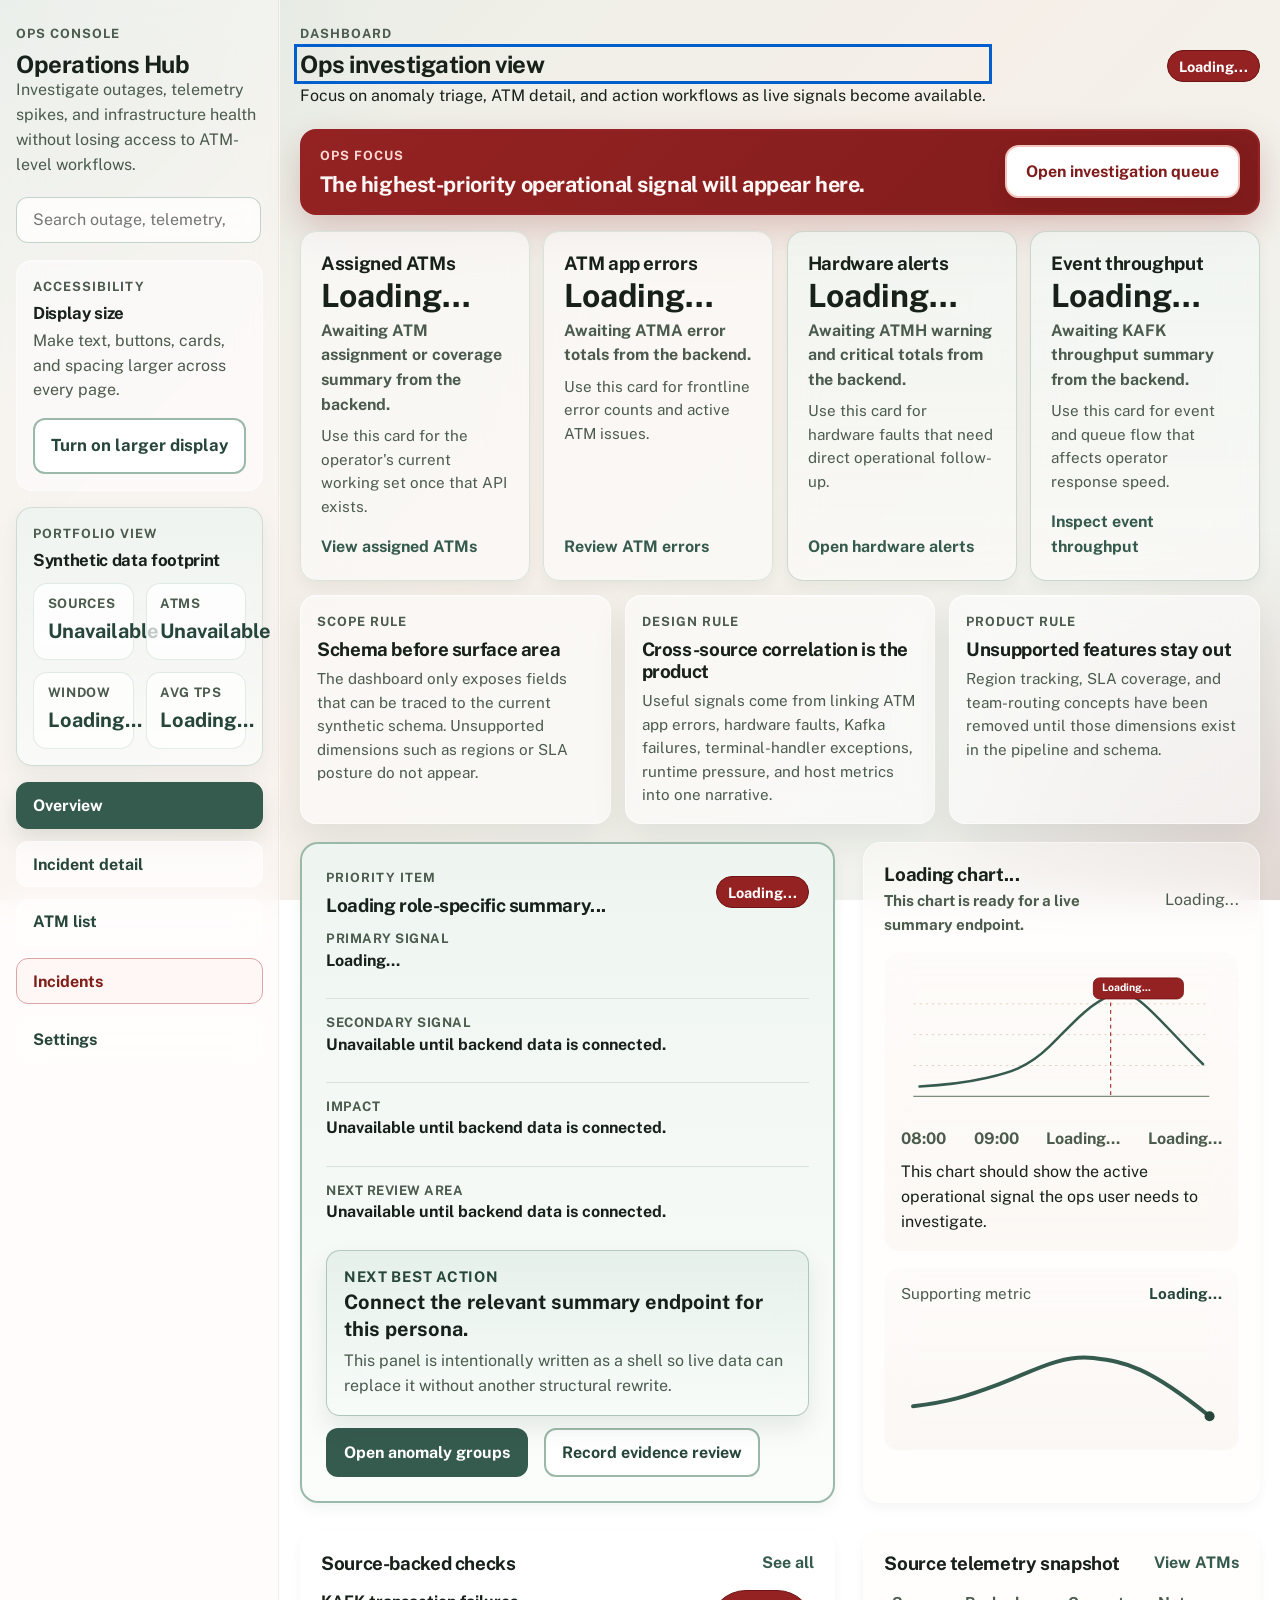
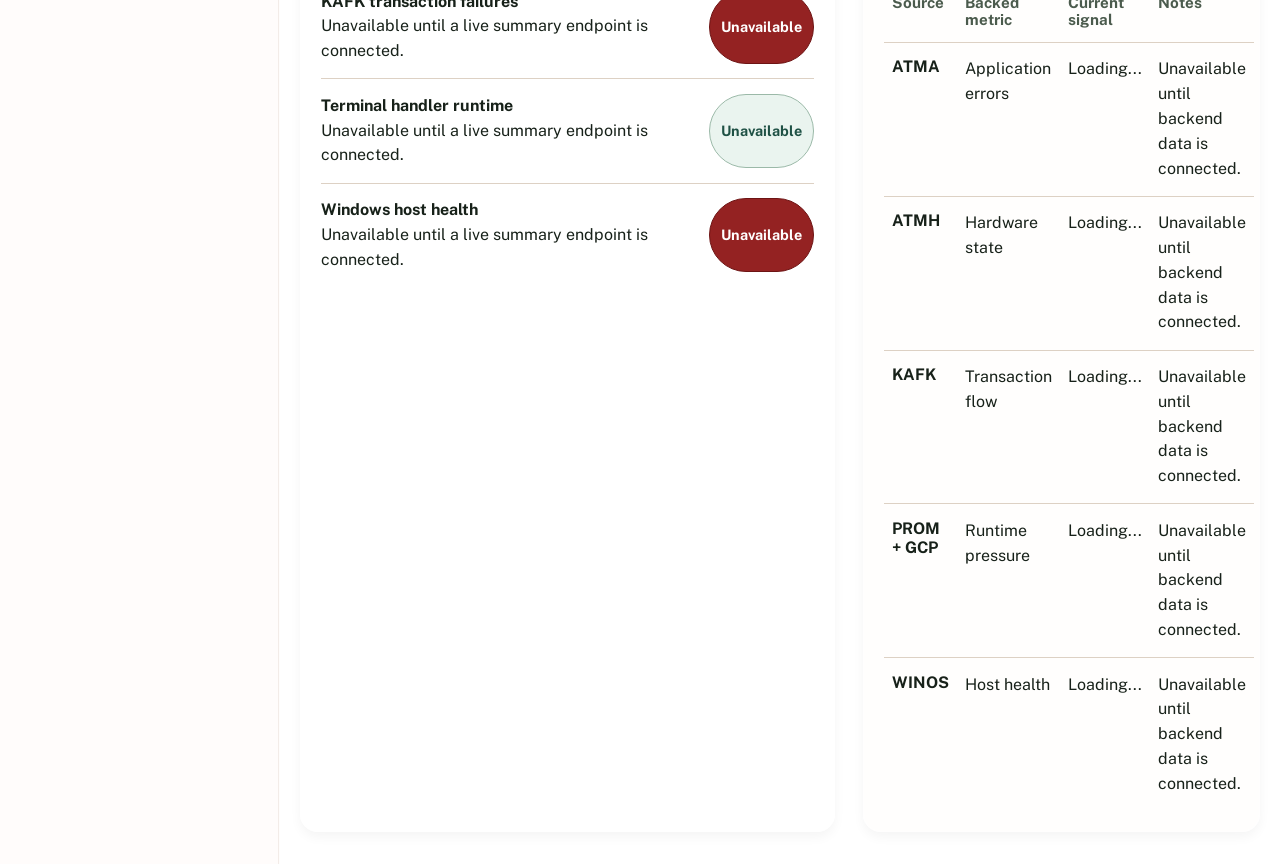
==== commit cce6015f: "added log in logic and a couple of other things" ====
--- a/index.html
+++ b/index.html
@@ -3,14 +3,14 @@
   <head>
     <meta charset="UTF-8" />
     <meta name="viewport" content="width=device-width, initial-scale=1.0" />
-    <title>ATM Network Operations Prototype</title>
+    <title>Operations Hub Prototype</title>
     <link rel="preconnect" href="https://fonts.googleapis.com" />
     <link rel="preconnect" href="https://fonts.gstatic.com" crossorigin />
     <link
       href="https://fonts.googleapis.com/css2?family=Public+Sans:wght@400;500;600;700&display=swap"
       rel="stylesheet"
     />
-    <link rel="stylesheet" href="styles.css" />
+    <link rel="stylesheet" href="src/dashboard/styles.css" />
   </head>
   <body>
     <a class="skip-link" href="#main-content">Skip to main content</a>
@@ -19,34 +19,70 @@
       <aside class="sidebar" aria-label="Primary">
         <div class="sidebar-brand">
           <p class="eyebrow sidebar-eyebrow">Operations Console</p>
-          <h1>ATM Monitor</h1>
-          <p class="header-copy">Monitor ATM health, investigate anomalies, and respond to incidents.</p>
+          <h1>Operations Hub</h1>
+          <p class="header-copy">Track source-backed ATM telemetry, transaction anomalies, and service health from ATMA, ATMH, KAFK, PROM, GCP, TERM, and WINOS.</p>
         </div>
 
         <label class="search-field sidebar-search">
-          <span class="sr-only">Search ATM, branch, or issue</span>
-          <input type="search" placeholder="Search ATM, branch, or issue" />
+          <span class="sr-only">Search ATM ID, location code, component, or error</span>
+          <input type="search" placeholder="Search ATM ID, location code, component, or error" />
         </label>
+
+        <section class="accessibility-panel" aria-labelledby="accessibility-title">
+          <div>
+            <p class="eyebrow">Accessibility</p>
+            <h2 id="accessibility-title" class="sidebar-panel-title">Display size</h2>
+            <p class="accessibility-copy">Make text, buttons, cards, and spacing larger across every page.</p>
+          </div>
+          <button
+            class="button button-secondary accessibility-toggle"
+            id="accessibility-toggle"
+            type="button"
+            aria-pressed="false"
+          >
+            Turn on larger display
+          </button>
+        </section>
+
+        <section class="scale-panel" aria-labelledby="scale-panel-title">
+          <div class="scale-panel-header">
+            <p class="eyebrow">Portfolio view</p>
+            <h2 id="scale-panel-title" class="sidebar-panel-title">Synthetic data footprint</h2>
+          </div>
+          <dl class="scale-list">
+            <div class="scale-item">
+              <dt>Sources</dt>
+              <dd>Unavailable</dd>
+            </div>
+            <div class="scale-item">
+              <dt>ATMs</dt>
+              <dd>Unavailable</dd>
+            </div>
+            <div class="scale-item">
+              <dt>Window</dt>
+              <dd>Loading...</dd>
+            </div>
+            <div class="scale-item">
+              <dt>Avg TPS</dt>
+              <dd>Loading...</dd>
+            </div>
+          </dl>
+        </section>
 
         <nav class="sidebar-nav" aria-label="Primary">
           <button class="nav-link is-active" type="button" data-screen-target="dashboard" aria-current="page">
-            <span class="nav-icon" aria-hidden="true">▣</span>
             <span>Dashboard</span>
           </button>
           <button class="nav-link" type="button" data-screen-target="atm-detail">
-            <span class="nav-icon" aria-hidden="true">◫</span>
             <span>ATM detail</span>
           </button>
           <button class="nav-link" type="button" data-screen-target="atm-list">
-            <span class="nav-icon" aria-hidden="true">◫</span>
             <span>ATM list</span>
           </button>
           <button class="nav-link nav-link-alert" type="button" data-screen-target="alerts">
-            <span class="nav-icon" aria-hidden="true">⚠</span>
             <span>Alerts</span>
           </button>
           <button class="nav-link" type="button" data-screen-target="settings">
-            <span class="nav-icon" aria-hidden="true">⚙</span>
             <span>Settings</span>
           </button>
         </nav>
@@ -57,107 +93,126 @@
         <div class="screen-header">
           <div>
             <p class="eyebrow">Dashboard</p>
-            <h2 id="dashboard-title">System Status</h2>
-            <p>See overall health, spot unusual behaviour quickly, and move directly into the highest-priority issue.</p>
-          </div>
-          <span class="status-pill status-critical"><span aria-hidden="true">⚠</span> Critical: 4 alerts</span>
+            <h2 id="dashboard-title">Source-backed operations view</h2>
+            <p>Every summary on this page maps to records in ATMA, ATMH, KAFK, PROM, GCP, TERM, or WINOS.</p>
+          </div>
+          <span class="status-pill status-critical">Loading...</span>
         </div>
 
         <section class="critical-banner critical-banner-compact" aria-labelledby="critical-banner-title">
           <div class="critical-banner-copy">
             <p class="eyebrow critical-eyebrow">Immediate action needed</p>
-            <h3 id="critical-banner-title">4 Critical Issues — ATM-12 offline (network outage)</h3>
+            <h3 id="critical-banner-title">A role-specific priority summary will appear here when the dashboard is connected to a live endpoint.</h3>
           </div>
           <button class="button critical-button" type="button" data-screen-target="alerts">
-            View critical alerts
+            View anomaly groups
           </button>
         </section>
 
         <div class="metric-grid">
-          <article class="metric-card metric-card-action" tabindex="0" role="button" data-screen-target="atm-list" aria-label="Open ATM list. 120 ATMs across 18 branches.">
-            <h3>Total ATMs</h3>
-            <p class="metric-value">120</p>
-            <p class="metric-note">18 branches monitored</p>
-            <p class="metric-link-hint">View ATM list <span aria-hidden="true">→</span></p>
+          <article class="metric-card metric-card-action" tabindex="0" role="button" data-screen-target="atm-list" aria-label="Open ATM list. Live ATM coverage is not loaded yet.">
+            <h3>Observed ATMs</h3>
+            <p class="metric-value">Loading...</p>
+            <p class="metric-note">Waiting for backend response.</p>
+            <p class="metric-subnote">Real ATM coverage will render here once the API is connected.</p>
+            <p class="metric-link-hint">View ATM anomaly list</p>
           </article>
-          <article class="metric-card metric-card-action" tabindex="0" role="button" data-screen-target="atm-list" aria-label="Open ATM list. 104 ATMs are healthy and no action is needed.">
-            <h3>Healthy</h3>
-            <p class="metric-value">104</p>
-            <p class="metric-note"><span class="status-inline status-inline-healthy" aria-hidden="true">✔</span> Healthy: stable now</p>
-            <p class="metric-subnote">No operator action needed</p>
-            <p class="metric-link-hint">View healthy ATMs <span aria-hidden="true">→</span></p>
+          <article class="metric-card metric-card-action" tabindex="0" role="button" data-screen-target="alerts" aria-label="Open ATM application errors. Live error totals are not loaded yet.">
+            <h3>ATM app errors</h3>
+            <p class="metric-value">Loading...</p>
+            <p class="metric-note">Waiting for backend response.</p>
+            <p class="metric-subnote">Show source-backed ATMA counts and error codes here.</p>
+            <p class="metric-link-hint">Review application anomalies</p>
           </article>
-          <article class="metric-card metric-card-alert metric-card-action" tabindex="0" role="button" data-screen-target="atm-list" aria-label="Open ATM list. 12 active issues, 6 need immediate review.">
-            <h3>Active issues</h3>
-            <p class="metric-value">12</p>
-            <p class="metric-note"><span class="status-inline status-inline-critical" aria-hidden="true">⚠</span> Critical: 6 need immediate review</p>
-            <p class="metric-subnote">Common: timeouts, dispenser faults</p>
-            <p class="metric-link-hint">View issues <span aria-hidden="true">→</span></p>
+          <article class="metric-card metric-card-alert metric-card-action" tabindex="0" role="button" data-screen-target="alerts" aria-label="Open ATM hardware alerts. Live ATMH totals are not loaded yet.">
+            <h3>Hardware alerts</h3>
+            <p class="metric-value">Loading...</p>
+            <p class="metric-note">Waiting for backend response.</p>
+            <p class="metric-subnote">Show source-backed ATMH warning and critical counts here.</p>
+            <p class="metric-link-hint">Open hardware anomalies</p>
           </article>
-          <article class="metric-card metric-card-alert metric-card-action" tabindex="0" role="button" data-screen-target="alerts" aria-label="Open alerts page. 4 critical issues, 2 are blocking withdrawals.">
-            <h3>Critical</h3>
-            <p class="metric-value">4</p>
-            <p class="metric-note"><span class="status-inline status-inline-critical" aria-hidden="true">⚠</span> Critical: 2 are blocking withdrawals</p>
-            <p class="metric-subnote">Immediate action required</p>
-            <p class="metric-link-hint">View critical alerts <span aria-hidden="true">→</span></p>
+          <article class="metric-card metric-card-alert metric-card-action" tabindex="0" role="button" data-screen-target="alerts" aria-label="Open Kafka summary. Live throughput is not loaded yet.">
+            <h3>Event throughput</h3>
+            <p class="metric-value">Loading...</p>
+            <p class="metric-note">Waiting for backend response.</p>
+            <p class="metric-subnote">Show source-backed KAFK throughput and failure windows here.</p>
+            <p class="metric-link-hint">Inspect data flow</p>
           </article>
+        </div>
+
+        <div class="info-grid">
+          <section class="info-card" aria-labelledby="freshness-title">
+            <p class="eyebrow">Scope rule</p>
+            <h3 id="freshness-title">Schema before surface area</h3>
+            <p class="metric-subnote">The dashboard only exposes fields that can be traced to the current synthetic schema. Unsupported dimensions such as regions or SLA posture do not appear.</p>
+          </section>
+          <section class="info-card" aria-labelledby="ownership-title">
+            <p class="eyebrow">Design rule</p>
+            <h3 id="ownership-title">Cross-source correlation is the product</h3>
+            <p class="metric-subnote">Useful signals come from linking ATM app errors, hardware faults, Kafka failures, terminal-handler exceptions, runtime pressure, and host metrics into one narrative.</p>
+          </section>
+          <section class="info-card" aria-labelledby="summary-title">
+            <p class="eyebrow">Product rule</p>
+            <h3 id="summary-title">Unsupported features stay out</h3>
+            <p class="metric-subnote">Region tracking, SLA coverage, and team-routing concepts have been removed until those dimensions exist in the pipeline and schema.</p>
+          </section>
         </div>
 
         <div class="dashboard-grid">
           <section class="panel panel-hero" aria-labelledby="priority-title">
             <div class="panel-header">
               <div>
-                <p class="eyebrow">Current Critical Incident</p>
-                <h3 id="priority-title">ATM-12 OFFLINE</h3>
-              </div>
-              <span class="status-pill status-critical"><span aria-hidden="true">⚠</span> Critical</span>
+                <p class="eyebrow">Priority item</p>
+                <h3 id="priority-title">Loading role-specific summary...</h3>
+              </div>
+              <span class="status-pill status-critical">Loading...</span>
             </div>
             <div class="incident-scan-list" role="list" aria-label="Priority anomaly summary">
               <div class="incident-scan-item" role="listitem">
                 <div>
-                  <span class="incident-scan-label">Last seen</span>
-                  <p><strong>14 min ago</strong></p>
+                  <span class="incident-scan-label">Primary signal</span>
+                  <p><strong>Loading...</strong></p>
                 </div>
               </div>
               <div class="incident-scan-item" role="listitem">
                 <div>
-                  <span class="incident-scan-label">Cause</span>
-                  <p><strong>Network failure</strong></p>
+                  <span class="incident-scan-label">Secondary signal</span>
+                  <p><strong>Unavailable until backend data is connected.</strong></p>
                 </div>
               </div>
               <div class="incident-scan-item" role="listitem">
                 <div>
                   <span class="incident-scan-label">Impact</span>
-                  <p><strong>Withdrawals unavailable</strong></p>
+                  <p><strong>Unavailable until backend data is connected.</strong></p>
                 </div>
               </div>
               <div class="incident-scan-item" role="listitem">
                 <div>
-                  <span class="incident-scan-label">Action</span>
-                  <p><strong>Check router / restart connection</strong></p>
+                  <span class="incident-scan-label">Next review area</span>
+                  <p><strong>Unavailable until backend data is connected.</strong></p>
                 </div>
               </div>
             </div>
             <div class="next-action-card" aria-labelledby="next-action-title">
-              <span class="next-action-label"><span class="next-action-icon" aria-hidden="true">→</span> Next best action</span>
-              <p id="next-action-title"><strong>Restart network connection at ATM-12</strong></p>
-              <p class="next-action-note">Use this first because the failure pattern points to branch connectivity loss rather than a hardware fault.</p>
+              <span class="next-action-label">Next best action</span>
+              <p id="next-action-title"><strong>Connect the relevant summary endpoint for this persona.</strong></p>
+              <p class="next-action-note">This panel is intentionally written as a shell so live data can replace it without another structural rewrite.</p>
             </div>
             <div class="button-row">
-              <button class="button" type="button" data-screen-target="atm-detail">Open ATM detail</button>
-              <button class="button button-secondary" type="button" data-screen-target="action-center">Take action</button>
+              <button class="button" type="button" data-screen-target="alerts">Open anomaly groups</button>
+              <button class="button button-secondary" type="button" data-screen-target="action-center">Record evidence review</button>
             </div>
           </section>
 
           <section class="panel panel-support panel-graph" aria-labelledby="trend-title">
             <div class="panel-header">
               <div>
-                <h3 id="trend-title">Error Trend (Last 6 Hours)</h3>
-                <p class="graph-context"><span aria-hidden="true">⚠</span> Spike indicates network instability</p>
-              </div>
-              <span class="legend">Errors per hour</span>
-            </div>
-            <div class="trend-chart trend-chart-line" role="img" aria-label="Line graph showing a sharp spike in errors at 10:12, marked with a red anomaly point.">
+                <h3 id="trend-title">Loading chart...</h3>
+                <p class="graph-context">This chart is ready for a live summary endpoint.</p>
+              </div>
+              <span class="legend">Loading...</span>
+            </div>
+            <div class="trend-chart trend-chart-line" role="img" aria-label="Line graph placeholder for a live role-specific summary trend.">
               <svg viewBox="0 0 520 240" class="svg-graph svg-graph-large" aria-hidden="true">
                 <line x1="20" y1="200" x2="500" y2="200" class="axis-line" />
                 <line x1="20" y1="150" x2="500" y2="150" class="grid-line" />
@@ -167,20 +222,20 @@
                 <circle cx="340" cy="36" r="8" class="anomaly-point" />
                 <line x1="340" y1="36" x2="340" y2="200" class="anomaly-guide" />
                 <rect x="312" y="8" width="146" height="34" rx="10" class="anomaly-label-box" />
-                <text x="326" y="30" class="anomaly-text">Spike at 10:12</text>
+                <text x="326" y="30" class="anomaly-text">Loading...</text>
               </svg>
               <div class="chart-axis-labels">
-                <span>06:00</span>
                 <span>08:00</span>
-                <span>10:12</span>
-                <span>12:00</span>
-              </div>
-              <p class="chart-caption">The graph shows a clear error spike just before ATM-12 dropped offline, supporting the anomaly diagnosis.</p>
-            </div>
-            <div class="mini-graph" role="img" aria-label="Line graph placeholder showing stable network health before a sharp drop at the final point.">
+                <span>09:00</span>
+                <span>Loading...</span>
+                <span>Loading...</span>
+              </div>
+              <p class="chart-caption">Live trend data will render here when the backend endpoint is available.</p>
+            </div>
+            <div class="mini-graph" role="img" aria-label="Line graph placeholder showing host pressure rising before the final anomaly point.">
               <div class="mini-graph-header">
-                <span>Network health score</span>
-                <strong>62%</strong>
+                <span>WINOS host pressure</span>
+                <strong>Loading...</strong>
               </div>
               <svg viewBox="0 0 320 120" class="svg-graph" aria-hidden="true">
                 <path d="M12 92 C48 88, 66 82, 98 70 S160 40, 192 44 S246 52, 308 102" />
@@ -191,73 +246,79 @@
 
           <section class="panel panel-support" aria-labelledby="alerts-summary-title">
             <div class="panel-header">
-              <h3 id="alerts-summary-title">Critical alerts</h3>
+              <h3 id="alerts-summary-title">Source-backed checks</h3>
               <button class="text-button" type="button" data-screen-target="alerts">See all</button>
             </div>
             <ul class="alert-list">
               <li>
                 <div>
-                  <strong>ATM-12</strong>
-                  <p>Offline due to network failure</p>
+                  <strong>KAFK transaction failures</strong>
+                  <p>Unavailable until a live summary endpoint is connected.</p>
                 </div>
-                <span class="status-pill status-critical"><span aria-hidden="true">⚠</span> Critical · 14 min</span>
+                <span class="status-pill status-critical">Unavailable</span>
               </li>
               <li>
                 <div>
-                  <strong>ATM-44</strong>
-                  <p>Tamper sensor triggered</p>
+                  <strong>Terminal handler runtime</strong>
+                  <p>Unavailable until a live summary endpoint is connected.</p>
                 </div>
-                <span class="status-pill status-critical"><span aria-hidden="true">⚠</span> Critical · 5 min</span>
+                <span class="status-pill status-warning">Unavailable</span>
               </li>
               <li>
                 <div>
-                  <strong>ATM-21</strong>
-                  <p>Cash dispenser error rate rising</p>
+                  <strong>Windows host health</strong>
+                  <p>Unavailable until a live summary endpoint is connected.</p>
                 </div>
-                <span class="status-pill status-warning"><span aria-hidden="true">⚠</span> Warning · 22 min</span>
+                <span class="status-pill status-critical">Unavailable</span>
               </li>
             </ul>
           </section>
 
-          <section class="panel panel-support panel-table" aria-labelledby="region-title">
+          <section class="panel panel-support panel-table" aria-labelledby="source-title">
             <div class="panel-header">
-              <h3 id="region-title">Regional health snapshot</h3>
+              <h3 id="source-title">Source telemetry snapshot</h3>
               <button class="text-button" type="button" data-screen-target="atm-list">View ATMs</button>
             </div>
             <table>
-              <caption class="sr-only">Regional ATM health snapshot</caption>
+              <caption class="sr-only">Source-backed telemetry snapshot</caption>
               <thead>
                 <tr>
-                  <th scope="col">Region</th>
-                  <th scope="col">Healthy</th>
-                  <th scope="col">Issues</th>
-                  <th scope="col">Common issue</th>
+                  <th scope="col">Source</th>
+                  <th scope="col">Backed metric</th>
+                  <th scope="col">Current signal</th>
+                  <th scope="col">Notes</th>
                 </tr>
               </thead>
               <tbody>
                 <tr>
-                  <th scope="row">Central</th>
-                  <td>28</td>
-                  <td>4</td>
-                  <td>Network instability</td>
+                  <th scope="row">ATMA</th>
+                  <td>Application errors</td>
+                  <td>Loading...</td>
+                  <td>Unavailable until backend data is connected.</td>
                 </tr>
                 <tr>
-                  <th scope="row">North</th>
-                  <td>21</td>
-                  <td>3</td>
-                  <td>Receipt printer faults</td>
+                  <th scope="row">ATMH</th>
+                  <td>Hardware state</td>
+                  <td>Loading...</td>
+                  <td>Unavailable until backend data is connected.</td>
                 </tr>
                 <tr>
-                  <th scope="row">South</th>
-                  <td>25</td>
-                  <td>2</td>
-                  <td>Low cash warnings</td>
+                  <th scope="row">KAFK</th>
+                  <td>Transaction flow</td>
+                  <td>Loading...</td>
+                  <td>Unavailable until backend data is connected.</td>
                 </tr>
                 <tr>
-                  <th scope="row">West</th>
-                  <td>30</td>
-                  <td>3</td>
-                  <td>Card reader errors</td>
+                  <th scope="row">PROM + GCP</th>
+                  <td>Runtime pressure</td>
+                  <td>Loading...</td>
+                  <td>Unavailable until backend data is connected.</td>
+                </tr>
+                <tr>
+                  <th scope="row">WINOS</th>
+                  <td>Host health</td>
+                  <td>Loading...</td>
+                  <td>Unavailable until backend data is connected.</td>
                 </tr>
               </tbody>
             </table>
@@ -269,17 +330,17 @@
         <div class="screen-header">
           <div>
             <p class="eyebrow">ATM detail</p>
-            <h2 id="detail-title">ATM-12: Oxford Street Branch</h2>
-            <p>This page explains the anomaly, shows supporting evidence, and recommends the next operator action.</p>
-          </div>
-          <span class="status-pill status-critical"><span aria-hidden="true">⚠</span> Critical: offline</span>
+            <h2 id="detail-title">ATM detail view</h2>
+            <p>This page will show the selected ATM once a live detail endpoint is connected.</p>
+          </div>
+          <span class="status-pill status-critical">Loading...</span>
         </div>
 
         <section class="critical-banner critical-banner-detail" aria-labelledby="detail-banner-title">
           <div>
             <p class="eyebrow critical-eyebrow">Critical service interruption</p>
-            <h3 id="detail-banner-title">Cash withdrawal service is currently unavailable</h3>
-            <p>Recommended response: run the remote network diagnostic immediately, then notify branch staff if connectivity remains unstable.</p>
+            <h3 id="detail-banner-title">Selected ATM status will appear here</h3>
+            <p>Recommendations will remain unavailable until ATM-level API data is connected.</p>
           </div>
         </section>
 
@@ -292,29 +353,29 @@
             <dl class="summary-list">
               <div>
                 <dt>Anomaly detected</dt>
-                <dd>Network timeout pattern followed by missed heartbeat checks</dd>
+                <dd>Loading...</dd>
               </div>
               <div>
                 <dt>Confidence</dt>
-                <dd>High confidence based on three matching log sources</dd>
+                <dd>Unavailable</dd>
               </div>
               <div>
                 <dt>Current impact</dt>
-                <dd>Withdrawals and balance enquiries unavailable</dd>
+                <dd>Unavailable</dd>
               </div>
               <div>
                 <dt>Likely root cause</dt>
-                <dd>Branch-side connectivity failure rather than ATM hardware fault</dd>
+                <dd>Unavailable</dd>
               </div>
             </dl>
             <div class="recommendation-card">
               <h4>Recommended next step</h4>
-              <p>Run a remote network diagnostic. If packet loss remains high, notify branch staff and escalate to the network team.</p>
+              <p>Recommended action will render here when the ATM detail endpoint is available.</p>
             </div>
             <div class="next-action-card next-action-card-detail" aria-labelledby="detail-next-action-title">
-              <span class="next-action-label"><span class="next-action-icon" aria-hidden="true">→</span> Next best action</span>
-              <p id="detail-next-action-title"><strong>Restart network connection at ATM-12</strong></p>
-              <p class="next-action-note">This is the fastest low-risk step to confirm whether the outage is caused by temporary branch-side connectivity failure.</p>
+              <span class="next-action-label">Next best action</span>
+              <p id="detail-next-action-title"><strong>Loading...</strong></p>
+              <p class="next-action-note">Keep this panel generic until real ATM-level action data is available.</p>
             </div>
           </section>
 
@@ -325,8 +386,8 @@
             </div>
             <div class="diagnostic-graph" role="img" aria-label="Diagnostic placeholder graph showing latency rising steadily until outage threshold is crossed.">
               <div class="mini-graph-header">
-                <span>Latency vs threshold</span>
-                <strong>Above threshold</strong>
+                <span>Anomaly intensity vs time</span>
+                <strong>Correlated spike</strong>
               </div>
               <svg viewBox="0 0 360 140" class="svg-graph svg-graph-threshold" aria-hidden="true">
                 <line x1="12" y1="52" x2="348" y2="52" class="threshold-line" />
@@ -336,20 +397,20 @@
             </div>
             <ol class="timeline">
               <li>
-                <strong>10:14</strong>
-                <p>ATM marked offline after three missed heartbeats.</p>
+                <strong>Loading...</strong>
+                <p>Awaiting live event timeline.</p>
               </li>
               <li>
-                <strong>10:09</strong>
-                <p>18 timeout events recorded in 5 minutes.</p>
+                <strong>Loading...</strong>
+                <p>Awaiting live event timeline.</p>
               </li>
               <li>
-                <strong>10:05</strong>
-                <p>Latency rose above the branch’s normal operating range.</p>
+                <strong>Loading...</strong>
+                <p>Awaiting live event timeline.</p>
               </li>
               <li>
-                <strong>09:58</strong>
-                <p>Router packet loss alert first triggered.</p>
+                <strong>Loading...</strong>
+                <p>Awaiting live event timeline.</p>
               </li>
             </ol>
           </section>
@@ -357,29 +418,29 @@
           <section class="panel" aria-labelledby="evidence-title">
             <h3 id="evidence-title">Evidence and explanation</h3>
             <div class="evidence-card">
-              <p class="evidence-label">Application log</p>
-              <p>Transaction requests failed with timeout code <code>NW-408</code>.</p>
+              <p class="evidence-label">Application source</p>
+              <p>Unavailable until backend data is connected.</p>
             </div>
             <div class="evidence-card">
-              <p class="evidence-label">Device log</p>
-              <p>Heartbeat service could not reach the central monitoring endpoint on three cycles.</p>
+              <p class="evidence-label">Hardware source</p>
+              <p>Unavailable until backend data is connected.</p>
             </div>
             <div class="evidence-card">
-              <p class="evidence-label">Router telemetry</p>
-              <p>Packet loss exceeded 27%, which crosses the outage threshold for this branch.</p>
+              <p class="evidence-label">Stream and runtime sources</p>
+              <p>Unavailable until backend data is connected.</p>
             </div>
             <p class="explanation-note">
-              Because multiple independent sources show the same pattern, the system treats this as a likely genuine outage rather than a false positive.
+              The detail view is structured for live data injection rather than static demo values.
             </p>
           </section>
 
           <section class="panel" aria-labelledby="impact-title">
             <h3 id="impact-title">Service impact and response</h3>
             <ul class="simple-list">
-              <li><strong>Unavailable:</strong> Cash withdrawal and balance enquiry</li>
-              <li><strong>Fallback:</strong> Counter service is available inside the branch</li>
-              <li><strong>Branch contact:</strong> Emma Li, Assistant Manager, ext. 204</li>
-              <li><strong>Last successful transaction:</strong> 09:57 card withdrawal</li>
+              <li><strong>Observed impact:</strong> Loading...</li>
+              <li><strong>Location code:</strong> Unavailable</li>
+              <li><strong>Last event:</strong> Unavailable</li>
+              <li><strong>Correlated signals:</strong> Unavailable</li>
             </ul>
             <div class="button-row">
               <button class="button" type="button" data-screen-target="action-center">Take action</button>
@@ -393,12 +454,12 @@
         <div class="screen-header">
           <div>
             <p class="eyebrow">ATM list</p>
-            <h2 id="list-title">All ATMs</h2>
-            <p>Find a machine quickly, filter by status, and open the machine that needs investigation.</p>
-          </div>
-        </div>
-
-        <section class="panel" aria-labelledby="filters-title">
+            <h2 id="list-title">Observed ATMs</h2>
+            <p>List ATM IDs that appear in the synthetic sources and show the anomaly type those sources actually support.</p>
+          </div>
+        </div>
+
+        <section class="panel atm-list-panel atm-list-filters" aria-labelledby="filters-title">
           <div class="panel-header">
             <h3 id="filters-title">Filters</h3>
           </div>
@@ -407,11 +468,11 @@
             <button class="filter-chip" type="button">Critical</button>
             <button class="filter-chip" type="button">Warning</button>
             <button class="filter-chip" type="button">Healthy</button>
-            <button class="filter-chip" type="button">Central branch</button>
+            <button class="filter-chip" type="button">Host pressure</button>
           </div>
         </section>
 
-        <section class="panel" aria-labelledby="table-title">
+        <section class="panel atm-list-panel atm-list-table-panel" aria-labelledby="table-title">
           <div class="panel-header">
             <h3 id="table-title">ATM status table</h3>
             <span class="legend">Sorted by severity and last update</span>
@@ -430,35 +491,35 @@
             </thead>
             <tbody>
               <tr>
-                <th scope="row">ATM-12</th>
-                <td>Oxford Street</td>
-                <td><span class="status-pill status-critical"><span aria-hidden="true">⚠</span> Critical: offline</span></td>
-                <td>Network failure</td>
-                <td>10:14</td>
+                <th scope="row">Loading...</th>
+                <td>Unavailable</td>
+                <td><span class="status-pill status-critical">Loading...</span></td>
+                <td>Unavailable until backend data is connected.</td>
+                <td>Unavailable</td>
                 <td><button class="text-button" type="button" data-screen-target="atm-detail">Open</button></td>
               </tr>
               <tr>
-                <th scope="row">ATM-44</th>
-                <td>Paddington</td>
-                <td><span class="status-pill status-critical"><span aria-hidden="true">⚠</span> Critical</span></td>
-                <td>Tamper sensor alert</td>
-                <td>10:23</td>
+                <th scope="row">Loading...</th>
+                <td>Unavailable</td>
+                <td><span class="status-pill status-critical">Loading...</span></td>
+                <td>Unavailable until backend data is connected.</td>
+                <td>Unavailable</td>
                 <td><button class="text-button" type="button" data-screen-target="alerts">Open</button></td>
               </tr>
               <tr>
-                <th scope="row">ATM-21</th>
-                <td>Soho</td>
-                <td><span class="status-pill status-warning"><span aria-hidden="true">⚠</span> Warning</span></td>
-                <td>Dispenser error rate rising</td>
-                <td>10:01</td>
+                <th scope="row">Loading...</th>
+                <td>Unavailable</td>
+                <td><span class="status-pill status-warning">Loading...</span></td>
+                <td>Unavailable until backend data is connected.</td>
+                <td>Unavailable</td>
                 <td><button class="text-button" type="button">Review</button></td>
               </tr>
               <tr>
-                <th scope="row">ATM-05</th>
-                <td>Victoria</td>
-                <td><span class="status-pill"><span aria-hidden="true">✔</span> Healthy</span></td>
-                <td>No active issue</td>
-                <td>09:58</td>
+                <th scope="row">Loading...</th>
+                <td>Unavailable</td>
+                <td><span class="status-pill status-warning">Loading...</span></td>
+                <td>Unavailable until backend data is connected.</td>
+                <td>Unavailable</td>
                 <td><button class="text-button" type="button">View</button></td>
               </tr>
             </tbody>
@@ -470,30 +531,31 @@
         <div class="screen-header">
           <div>
             <p class="eyebrow">Alerts</p>
-            <h2 id="alerts-title-page">Alert groups</h2>
-            <p>Group alerts by severity and type so the operator can triage quickly.</p>
+            <h2 id="alerts-title-page">Source-backed anomaly groups</h2>
+            <p>Group only the anomaly patterns that can be justified by the synthetic application, hardware, stream, runtime, and host datasets.</p>
           </div>
         </div>
 
         <div class="alerts-grid">
           <section class="panel" aria-labelledby="group-critical-title">
-            <h3 id="group-critical-title">Critical alerts</h3>
+            <h3 id="group-critical-title">Critical anomalies</h3>
             <details open>
-              <summary>2 network and security alerts</summary>
+              <summary>Loading anomaly groups...</summary>
               <ul class="simple-list compact-list">
-                <li><strong>ATM-12:</strong> Network failure, customer withdrawals blocked</li>
-                <li><strong>ATM-44:</strong> Tamper sensor triggered, branch verification required</li>
+                <li><strong>Loading...</strong> Unavailable until backend data is connected.</li>
+                <li><strong>Loading...</strong> Unavailable until backend data is connected.</li>
+                <li><strong>Loading...</strong> Unavailable until backend data is connected.</li>
               </ul>
             </details>
           </section>
 
           <section class="panel" aria-labelledby="group-warning-title">
-            <h3 id="group-warning-title">Warning alerts</h3>
+            <h3 id="group-warning-title">Warning anomalies</h3>
             <details open>
-              <summary>2 service degradation alerts</summary>
+              <summary>Loading anomaly groups...</summary>
               <ul class="simple-list compact-list">
-                <li><strong>ATM-21:</strong> Cash dispenser reject rate increasing</li>
-                <li><strong>ATM-05:</strong> Receipt printer paper low</li>
+                <li><strong>Loading...</strong> Unavailable until backend data is connected.</li>
+                <li><strong>Loading...</strong> Unavailable until backend data is connected.</li>
               </ul>
             </details>
           </section>
@@ -507,6 +569,9 @@
             <h2 id="settings-title">Notification and threshold settings</h2>
             <p>Wireframe only. This page shows where configuration would live.</p>
           </div>
+          <form method="post" action="/logout">
+            <button class="button" type="submit">Log out</button>
+          </form>
         </div>
 
         <section class="panel settings-wireframe" aria-labelledby="settings-wireframe-title">
@@ -522,8 +587,8 @@
         <div class="screen-header">
           <div>
             <p class="eyebrow">Action</p>
-            <h2 id="action-title">Respond to ATM-12</h2>
-            <p>Choose the next step and record the operator response.</p>
+            <h2 id="action-title">Action center</h2>
+            <p>This page is ready for live recommendations once the relevant backend endpoint is connected.</p>
           </div>
         </div>
 
@@ -536,28 +601,28 @@
                 <label class="radio-card">
                   <input type="radio" name="action" checked />
                   <span>
-                    <strong>Run remote network diagnostic</strong>
-                    <small>Fastest way to confirm branch-side connectivity loss.</small>
+                    <strong>Loading recommendation</strong>
+                    <small>Unavailable until backend data is connected.</small>
                   </span>
                 </label>
                 <label class="radio-card">
                   <input type="radio" name="action" />
                   <span>
-                    <strong>Notify branch staff</strong>
-                    <small>Checks for local maintenance or power changes.</small>
+                    <strong>Loading recommendation</strong>
+                    <small>Unavailable until backend data is connected.</small>
                   </span>
                 </label>
                 <label class="radio-card">
                   <input type="radio" name="action" />
                   <span>
-                    <strong>Escalate to network team</strong>
-                    <small>Use if the diagnostic confirms sustained packet loss.</small>
+                    <strong>Loading recommendation</strong>
+                    <small>Unavailable until backend data is connected.</small>
                   </span>
                 </label>
               </fieldset>
               <label class="field">
                 <span>Operator note</span>
-                <textarea rows="4">ATM-12 offline. Remote network diagnostic requested.</textarea>
+                <textarea rows="4">Waiting for live recommendation context from the backend.</textarea>
               </label>
               <button type="button" class="button" id="confirm-action">Confirm action</button>
             </form>
@@ -574,6 +639,6 @@
       </main>
     </div>
 
-    <script src="app.js"></script>
+    <script src="src/dashboard/app.js"></script>
   </body>
 </html>
--- a/src/dashboard/styles.css
+++ b/src/dashboard/styles.css
@@ -0,0 +1,1148 @@
+:root {
+  --bg: #f5f1ec;
+  --surface: #fffdfb;
+  --surface-alt: #eef5f1;
+  --panel-border: #cbbdaf;
+  --text: #172119;
+  --muted: #4b5b4d;
+  --brand: #355a4e;
+  --brand-strong: #27463b;
+  --critical-bg: #f7e9e7;
+  --critical-text: #801c1c;
+  --warning-bg: #eaf4ef;
+  --warning-text: #1f5145;
+  --focus: #005fcc;
+  --radius: 16px;
+  --shadow: 0 10px 24px rgba(17, 34, 24, 0.08);
+  --ui-scale: 1;
+  --sidebar-width: 280px;
+  --content-max-width: 1220px;
+  --page-padding-y: 1.5rem;
+  --page-padding-x: 1.25rem;
+  --panel-padding: 1.25rem;
+  --card-min-height: 180px;
+  --control-padding-y: 0.8rem;
+  --control-padding-x: 1rem;
+  --nav-gap: 0.75rem;
+  --layout-gap: 0.85rem;
+  --stack-gap: 0.75rem;
+}
+
+body.large-ui {
+  --ui-scale: 1.16;
+  --radius: 20px;
+  --content-max-width: 1380px;
+  --page-padding-y: 2rem;
+  --page-padding-x: 1.75rem;
+  --panel-padding: 1.5rem;
+  --card-min-height: 220px;
+  --control-padding-y: 0.95rem;
+  --control-padding-x: 1.2rem;
+  --nav-gap: 0.9rem;
+  --layout-gap: 1rem;
+  --stack-gap: 0.85rem;
+}
+
+*,
+*::before,
+*::after {
+  box-sizing: border-box;
+}
+
+body {
+  margin: 0;
+  font-family: "Public Sans", sans-serif;
+  font-size: calc(1rem * var(--ui-scale));
+  background:
+    radial-gradient(circle at top left, rgba(178, 213, 201, 0.34), transparent 26%),
+    radial-gradient(circle at bottom right, rgba(148, 34, 34, 0.14), transparent 24%),
+    linear-gradient(135deg, #e9eee8 0%, #f5efe8 48%, #eef4f0 100%);
+  color: var(--text);
+  background-attachment: fixed;
+}
+
+button,
+input,
+textarea,
+summary {
+  font: inherit;
+}
+
+.skip-link,
+.sr-only {
+  position: absolute;
+}
+
+.skip-link {
+  left: 1rem;
+  top: -3rem;
+  z-index: 100;
+  background: var(--focus);
+  color: #fff;
+  padding: 0.75rem 1rem;
+  border-radius: 0.5rem;
+  text-decoration: none;
+}
+
+.skip-link:focus {
+  top: 1rem;
+}
+
+.sr-only {
+  width: 1px;
+  height: 1px;
+  padding: 0;
+  margin: -1px;
+  overflow: hidden;
+  clip: rect(0, 0, 0, 0);
+  white-space: nowrap;
+  border: 0;
+}
+
+:focus-visible {
+  outline: 3px solid var(--focus);
+  outline-offset: 3px;
+}
+
+.app-shell {
+  min-height: 100vh;
+  display: grid;
+  grid-template-columns: var(--sidebar-width) minmax(0, 1fr);
+}
+
+.sidebar {
+  padding: var(--page-padding-y) 1rem;
+  background: rgba(255, 252, 248, 0.42);
+  backdrop-filter: blur(18px);
+  -webkit-backdrop-filter: blur(18px);
+  border-right: 1px solid rgba(255, 255, 255, 0.42);
+  box-shadow: inset -1px 0 0 rgba(203, 189, 175, 0.24);
+}
+
+.sidebar-brand {
+  margin-bottom: 1.25rem;
+}
+
+.sidebar-eyebrow {
+  color: #7a2b24;
+}
+
+.sidebar-search {
+  display: block;
+  margin-bottom: 1rem;
+}
+
+.accessibility-panel {
+  margin-bottom: 1rem;
+  padding: 1rem;
+  border: 1px solid rgba(255, 255, 255, 0.5);
+  border-radius: var(--radius);
+  background: rgba(255, 255, 255, 0.5);
+  box-shadow: inset 0 1px 0 rgba(255, 255, 255, 0.48);
+}
+
+.sidebar-panel-title {
+  font-size: 1.05rem;
+}
+
+.accessibility-copy {
+  margin-top: 0.35rem;
+  color: var(--muted);
+}
+
+.accessibility-toggle {
+  width: 100%;
+  margin-top: 0.9rem;
+  min-height: 3.5rem;
+  padding: 1rem 1.35rem;
+  border-radius: 18px;
+  justify-content: center;
+  font-size: 1.05rem;
+  line-height: 1.3;
+}
+
+.scale-panel {
+  margin-bottom: 1rem;
+  padding: 1rem;
+  border: 1px solid rgba(155, 185, 168, 0.42);
+  border-radius: var(--radius);
+  background: linear-gradient(180deg, rgba(237, 244, 240, 0.82) 0%, rgba(250, 252, 251, 0.68) 100%);
+  box-shadow: 0 12px 24px rgba(39, 70, 59, 0.07);
+}
+
+.scale-panel-header {
+  margin-bottom: 0.85rem;
+}
+
+.scale-list {
+  display: grid;
+  grid-template-columns: repeat(2, minmax(0, 1fr));
+  gap: 0.75rem;
+  margin: 0;
+}
+
+.scale-item {
+  padding: 0.75rem 0.85rem;
+  border-radius: 14px;
+  background: rgba(255, 255, 255, 0.72);
+  border: 1px solid rgba(155, 185, 168, 0.28);
+}
+
+.scale-item dt {
+  color: var(--muted);
+  font-size: 0.82rem;
+  font-weight: 700;
+  text-transform: uppercase;
+  letter-spacing: 0.05em;
+}
+
+.scale-item dd {
+  margin: 0.3rem 0 0;
+  color: var(--brand-strong);
+  font-size: 1.25rem;
+  font-weight: 700;
+}
+
+.sidebar-nav {
+  display: grid;
+  gap: var(--nav-gap);
+}
+
+.content {
+  max-width: var(--content-max-width);
+  width: 100%;
+  padding: var(--page-padding-y) var(--page-padding-x) 2rem;
+}
+
+.screen-header,
+.panel-header,
+.button-row {
+  display: flex;
+  align-items: center;
+  gap: 1rem;
+}
+
+.header-copy,
+.metric-note,
+.legend,
+.explanation-note,
+.graph-context,
+small,
+summary {
+  color: var(--muted);
+}
+
+.eyebrow {
+  margin: 0 0 0.4rem;
+  color: var(--muted);
+  font-size: 0.8rem;
+  font-weight: 700;
+  text-transform: uppercase;
+  letter-spacing: 0.08em;
+}
+
+h1,
+h2,
+h3,
+h4 {
+  margin: 0;
+  letter-spacing: -0.02em;
+}
+
+p,
+li,
+dd,
+td {
+  line-height: 1.55;
+}
+
+p {
+  margin: 0;
+}
+
+.search-field input,
+.field textarea {
+  border: 1px solid rgba(155, 185, 168, 0.6);
+  border-radius: 12px;
+  background: rgba(255, 255, 255, 0.68);
+  color: var(--text);
+  backdrop-filter: blur(10px);
+  -webkit-backdrop-filter: blur(10px);
+}
+
+.search-field input {
+  min-width: 0;
+  width: 100%;
+  max-width: 245px;
+  padding: var(--control-padding-y) var(--control-padding-x);
+}
+
+.nav-link,
+.button,
+.button-secondary,
+.text-button,
+.filter-chip {
+  border-radius: 12px;
+  cursor: pointer;
+}
+
+.nav-link,
+.filter-chip {
+  border: 1px solid rgba(255, 255, 255, 0.46);
+  background: rgba(255, 255, 255, 0.58);
+  color: var(--brand-strong);
+  padding: var(--control-padding-y) var(--control-padding-x);
+  font-weight: 700;
+  backdrop-filter: blur(12px);
+  -webkit-backdrop-filter: blur(12px);
+}
+
+.nav-link {
+  display: flex;
+  align-items: center;
+  gap: 0.75rem;
+  justify-content: flex-start;
+}
+
+.nav-icon {
+  display: inline-flex;
+  align-items: center;
+  justify-content: center;
+  width: 1.35rem;
+  color: #6c7b70;
+  font-size: 1rem;
+}
+
+.nav-link.is-active,
+.filter-chip.is-active {
+  background: var(--brand);
+  border-color: var(--brand);
+  color: #fff;
+  box-shadow: 0 10px 22px rgba(39, 70, 59, 0.14);
+}
+
+.nav-link.is-active .nav-icon {
+  color: #fff;
+}
+
+.nav-link-alert {
+  border-color: #dca4a4;
+  background: #fff7f6;
+  color: #7f1f18;
+}
+
+.nav-link-alert .nav-icon {
+  color: #942222;
+}
+
+.button,
+.button-secondary {
+  padding: var(--control-padding-y) var(--control-padding-x);
+  border: 2px solid transparent;
+  font-weight: 700;
+}
+
+.button {
+  background: var(--brand);
+  color: #fff;
+}
+
+.button:hover {
+  background: #4d7a6c;
+}
+
+.button-secondary {
+  background: #fff;
+  border-color: #9bb9a8;
+  color: var(--brand-strong);
+}
+
+.text-button {
+  border: 0;
+  background: transparent;
+  color: var(--brand);
+  font-weight: 700;
+  padding: 0;
+}
+
+.screen {
+  display: none;
+}
+
+.screen.is-visible {
+  display: block;
+}
+
+.screen-header,
+.panel-header {
+  justify-content: space-between;
+}
+
+.screen-header {
+  margin-bottom: 1.25rem;
+}
+
+.screen-header p:last-child {
+  margin-top: 0.35rem;
+}
+
+.graph-context {
+  margin-top: 0.25rem;
+  font-size: 0.95rem;
+  font-weight: 700;
+}
+
+.critical-banner {
+  display: flex;
+  align-items: center;
+  justify-content: space-between;
+  gap: 1rem;
+  margin-bottom: 1rem;
+  padding: 1.1rem 1.25rem;
+  border: 2px solid #942222;
+  border-radius: 16px;
+  background: linear-gradient(135deg, #942222 0%, #801c1c 100%);
+  color: #fff7f5;
+  box-shadow: 0 14px 34px rgba(128, 28, 28, 0.22);
+}
+
+.critical-banner-copy {
+  max-width: none;
+}
+
+.critical-banner-compact {
+  padding: 0.9rem 1.1rem;
+  margin-bottom: 1rem;
+}
+
+.critical-banner-compact h3 {
+  font-size: 1.35rem;
+  line-height: 1.2;
+  margin-bottom: 0;
+}
+
+.critical-banner h3,
+.critical-banner p {
+  margin-top: 0;
+}
+
+.critical-eyebrow {
+  color: #ffd8d3;
+}
+
+.critical-button {
+  background: #fff;
+  color: #801c1c;
+  flex: 0 0 auto;
+  padding: 0.95rem 1.2rem;
+  border: 2px solid #f2c5bf;
+  border-radius: 14px;
+  font-size: 1rem;
+  font-weight: 700;
+  box-shadow: 0 8px 18px rgba(92, 18, 18, 0.16);
+}
+
+.critical-button:hover {
+  background: #fff4f2;
+}
+
+.critical-banner-detail {
+  margin-bottom: 1.25rem;
+}
+
+.metric-grid,
+.dashboard-grid,
+.detail-grid,
+.alerts-grid,
+.info-grid,
+.filter-row {
+  display: grid;
+  gap: var(--layout-gap);
+}
+
+.metric-grid {
+  grid-template-columns: repeat(4, minmax(0, 1fr));
+  margin-bottom: var(--layout-gap);
+  align-items: stretch;
+}
+
+.dashboard-grid {
+  grid-template-columns: minmax(0, 1.35fr) minmax(320px, 1fr);
+  gap: 1.75rem;
+  margin-top: 1.15rem;
+  align-items: start;
+}
+
+.detail-grid {
+  grid-template-columns: repeat(2, minmax(0, 1fr));
+}
+
+.alerts-grid {
+  grid-template-columns: repeat(2, minmax(0, 1fr));
+}
+
+.info-grid {
+  grid-template-columns: repeat(3, minmax(0, 1fr));
+  margin-top: var(--layout-gap);
+}
+
+.incident-scan-list {
+  display: grid;
+  gap: var(--stack-gap);
+  margin-top: var(--stack-gap);
+}
+
+.incident-scan-item {
+  display: grid;
+  grid-template-columns: 1fr;
+  gap: 0.25rem;
+  align-items: start;
+  padding: 0.8rem 0 0.8rem 0;
+  border-top: 1px solid #d8e3dc;
+}
+
+.incident-scan-item:first-child {
+  border-top: 0;
+  padding-top: 0;
+}
+
+.incident-scan-label {
+  display: inline-block;
+  margin-bottom: 0.15rem;
+  color: var(--muted);
+  font-size: 0.82rem;
+  font-weight: 700;
+  text-transform: uppercase;
+  letter-spacing: 0.04em;
+}
+
+.filter-row {
+  grid-template-columns: repeat(5, max-content);
+}
+
+.atm-list-panel + .atm-list-panel {
+  margin-top: 1rem;
+}
+
+.atm-list-filters .panel-header,
+.atm-list-table-panel .panel-header {
+  margin-bottom: 0.85rem;
+}
+
+.atm-list-filters .filter-row {
+  gap: 0.7rem;
+}
+
+.atm-list-table-panel {
+  overflow: hidden;
+}
+
+.metric-card,
+.panel,
+.info-card,
+.recommendation-card,
+.evidence-card,
+.confirmation-card,
+.wireframe-block {
+  background: rgba(255, 255, 255, 0.52);
+  border: 1px solid rgba(255, 255, 255, 0.54);
+  border-radius: var(--radius);
+  box-shadow:
+    0 16px 34px rgba(17, 34, 24, 0.08),
+    inset 0 1px 0 rgba(255, 255, 255, 0.42);
+  backdrop-filter: blur(18px);
+  -webkit-backdrop-filter: blur(18px);
+}
+
+.metric-card,
+.panel {
+  padding: var(--panel-padding);
+}
+
+.metric-card {
+  display: flex;
+  flex-direction: column;
+  gap: 0.4rem;
+  min-height: var(--card-min-height);
+  border-color: #d9e3dc;
+  box-shadow: 0 6px 14px rgba(17, 34, 24, 0.05);
+}
+
+.metric-grid > .metric-card,
+.dashboard-grid > .panel {
+  height: 100%;
+}
+
+.dashboard-grid > .panel {
+  overflow: hidden;
+  border-radius: calc(var(--radius) + 2px);
+}
+
+.detail-grid > .panel,
+.alerts-grid > .panel {
+  height: 100%;
+}
+
+.metric-card-alert,
+.panel-hero {
+  background: linear-gradient(180deg, rgba(240, 247, 243, 0.72) 0%, rgba(255, 253, 251, 0.58) 100%);
+  border-width: 1px;
+  border-color: rgba(155, 185, 168, 0.48);
+}
+
+.panel-hero {
+  background: linear-gradient(180deg, #eef5f1 0%, #fbfdfb 100%);
+  border-width: 2px;
+  border-color: #9bb9a8;
+  box-shadow: 0 6px 14px rgba(39, 70, 59, 0.06);
+  padding: calc(var(--panel-padding) + 0.25rem);
+}
+
+.panel-support {
+  box-shadow: 0 5px 12px rgba(17, 34, 24, 0.045);
+}
+
+.panel-graph,
+.panel-table {
+  background: rgba(255, 253, 250, 0.48);
+}
+
+.metric-value {
+  font-size: 2rem;
+  font-weight: 700;
+  line-height: 1;
+}
+
+.metric-note {
+  font-weight: 700;
+}
+
+.metric-subnote {
+  margin: 0;
+  color: var(--muted);
+  font-size: 0.95rem;
+}
+
+.metric-link-hint {
+  margin-top: auto;
+  padding-top: 0.65rem;
+  color: var(--brand);
+  font-weight: 700;
+}
+
+.status-inline {
+  display: inline-block;
+  margin-right: 0.35rem;
+  font-weight: 700;
+}
+
+.status-inline-critical {
+  color: #942222;
+}
+
+.status-inline-healthy {
+  color: #1f5145;
+}
+
+.metric-card-action {
+  cursor: pointer;
+  transition:
+    transform 120ms ease,
+    box-shadow 120ms ease,
+    border-color 120ms ease;
+}
+
+.metric-card-action:hover,
+.metric-card-action:focus-visible {
+  transform: translateY(-2px);
+  box-shadow: 0 16px 30px rgba(17, 34, 24, 0.12);
+  border-color: var(--brand);
+}
+
+.metric-card-action:hover .metric-link-hint,
+.metric-card-action:focus-visible .metric-link-hint {
+  text-decoration: underline;
+}
+
+.metric-card[data-ui-state="loading"],
+.trend-chart[data-ui-state="loading"],
+.mini-graph[data-ui-state="loading"] {
+  background-image: linear-gradient(120deg, rgba(255, 255, 255, 0) 0%, rgba(155, 185, 168, 0.14) 45%, rgba(255, 255, 255, 0) 100%);
+  background-size: 220% 100%;
+  animation: ui-loading-shimmer 2.2s linear infinite;
+}
+
+.metric-card[data-ui-state="unavailable"],
+.trend-chart[data-ui-state="unavailable"],
+.mini-graph[data-ui-state="unavailable"] {
+  border-style: dashed;
+  opacity: 0.88;
+}
+
+[aria-busy="true"] .metric-value,
+[aria-busy="true"] strong,
+[aria-busy="true"] .legend {
+  color: var(--brand-strong);
+}
+
+.status-pill {
+  display: inline-flex;
+  align-items: center;
+  justify-content: center;
+  gap: 0.35rem;
+  min-height: 2rem;
+  padding: 0.2rem 0.7rem;
+  border-radius: 999px;
+  font-size: 0.9rem;
+  font-weight: 700;
+  background: #edf2ee;
+  color: var(--brand-strong);
+}
+
+.status-critical {
+  background: #942222;
+  color: #fff;
+  border: 1px solid #6d1414;
+}
+
+.status-warning {
+  background: var(--warning-bg);
+  color: var(--warning-text);
+  border: 1px solid #9bb9a8;
+}
+
+body[data-dashboard-role="admin"] .sidebar {
+  background: rgba(250, 247, 243, 0.58);
+}
+
+body[data-dashboard-role="manager"] .sidebar {
+  background: rgba(247, 251, 248, 0.52);
+}
+
+body[data-dashboard-role="ops"] .sidebar {
+  background: rgba(255, 250, 247, 0.5);
+}
+
+@keyframes ui-loading-shimmer {
+  0% {
+    background-position: 200% 0;
+  }
+
+  100% {
+    background-position: -200% 0;
+  }
+}
+
+.info-card,
+.recommendation-card,
+.evidence-card,
+.confirmation-card,
+.wireframe-block {
+  padding: calc(var(--panel-padding) - 0.25rem);
+}
+
+.info-card h3 {
+  margin-top: 0.2rem;
+  margin-bottom: 0.45rem;
+}
+
+.recommendation-card {
+  margin-top: var(--stack-gap);
+  background: var(--surface-alt);
+}
+
+.next-action-card {
+  margin-top: var(--stack-gap);
+  padding: 1rem 1.05rem;
+  border: 1px solid rgba(127, 160, 143, 0.54);
+  border-radius: 14px;
+  background: linear-gradient(180deg, rgba(223, 236, 229, 0.72) 0%, rgba(246, 251, 248, 0.58) 100%);
+  box-shadow: 0 12px 24px rgba(39, 70, 59, 0.1);
+  backdrop-filter: blur(14px);
+  -webkit-backdrop-filter: blur(14px);
+}
+
+.next-action-label {
+  display: inline-flex;
+  align-items: center;
+  gap: 0.45rem;
+  margin-bottom: 0.35rem;
+  color: var(--brand-strong);
+  font-size: 0.92rem;
+  font-weight: 700;
+  text-transform: uppercase;
+  letter-spacing: 0.05em;
+}
+
+.next-action-icon {
+  display: inline-flex;
+  align-items: center;
+  justify-content: center;
+  width: 1.35rem;
+  height: 1.35rem;
+  border-radius: 999px;
+  background: rgba(39, 70, 59, 0.12);
+}
+
+.next-action-card strong {
+  font-size: 1.25rem;
+  line-height: 1.2;
+}
+
+.next-action-note {
+  margin-top: 0.35rem;
+  color: var(--muted);
+}
+
+.next-action-card-detail {
+  margin-top: 0.85rem;
+}
+
+.impact-strip {
+  margin-top: var(--stack-gap);
+  padding: 0.85rem 1rem;
+  border-left: 6px solid #9bb9a8;
+  border-radius: 12px;
+  background: #eef5f1;
+  color: var(--brand-strong);
+  font-weight: 700;
+}
+
+.button-row {
+  margin-top: var(--stack-gap);
+  flex-wrap: wrap;
+}
+
+.evidence-card + .evidence-card,
+.wireframe-block + .wireframe-block {
+  margin-top: var(--stack-gap);
+}
+
+.evidence-label {
+  margin-top: 0;
+  font-weight: 700;
+  color: var(--brand-strong);
+}
+
+.summary-list {
+  display: grid;
+  grid-template-columns: repeat(2, minmax(0, 1fr));
+  gap: 1rem;
+  margin: 1rem 0 0;
+}
+
+.summary-list dt {
+  margin-bottom: 0.25rem;
+  color: var(--muted);
+  font-weight: 700;
+}
+
+.summary-list dd {
+  margin: 0;
+  font-weight: 600;
+}
+
+.simple-list,
+.alert-list,
+.timeline {
+  margin: 1rem 0 0;
+}
+
+.simple-list {
+  padding-left: 1.2rem;
+}
+
+.compact-list {
+  margin-top: 0.75rem;
+}
+
+.alert-list,
+.timeline {
+  list-style: none;
+  padding: 0;
+}
+
+.alert-list li,
+.timeline li {
+  display: flex;
+  justify-content: space-between;
+  gap: 1rem;
+  padding: 0.9rem 0;
+  border-top: 1px solid #ddd1c4;
+}
+
+.alert-list li:first-child,
+.timeline li:first-child {
+  border-top: 0;
+  padding-top: 0;
+}
+
+.timeline li {
+  justify-content: start;
+  align-items: start;
+}
+
+.timeline strong {
+  width: 76px;
+  flex: 0 0 auto;
+}
+
+.trend-chart-line {
+  margin-top: 1rem;
+  padding: 1rem;
+  border: 1px solid rgba(255, 255, 255, 0.44);
+  border-radius: 16px;
+  background: linear-gradient(180deg, rgba(252, 250, 247, 0.6) 0%, rgba(247, 241, 234, 0.42) 100%);
+  backdrop-filter: blur(14px);
+  -webkit-backdrop-filter: blur(14px);
+}
+
+.svg-graph-large {
+  margin-top: 0.25rem;
+}
+
+.axis-line {
+  stroke: #7d8c7d;
+  stroke-width: 2;
+}
+
+.grid-line {
+  stroke: #ddd1c4;
+  stroke-width: 1.5;
+  stroke-dasharray: 4 6;
+}
+
+.svg-graph-large path {
+  stroke-width: 6;
+}
+
+.anomaly-point {
+  fill: #942222;
+  stroke: #fff4f2;
+  stroke-width: 4;
+}
+
+.anomaly-guide {
+  stroke: #942222;
+  stroke-width: 2;
+  stroke-dasharray: 6 6;
+  opacity: 0.85;
+}
+
+.anomaly-text {
+  fill: #fff;
+  font-size: 17px;
+  font-weight: 700;
+}
+
+.anomaly-label-box {
+  fill: #942222;
+  stroke: #7d1717;
+  stroke-width: 1.5;
+}
+
+.chart-axis-labels {
+  display: flex;
+  justify-content: space-between;
+  gap: 1rem;
+  margin-top: 0.5rem;
+  color: var(--muted);
+  font-weight: 700;
+}
+
+.chart-caption {
+  margin-top: 0.75rem;
+}
+
+.mini-graph,
+.diagnostic-graph {
+  margin-top: 1rem;
+  padding: calc(var(--panel-padding) - 0.25rem);
+  border: 1px solid rgba(255, 255, 255, 0.44);
+  border-radius: 14px;
+  background: linear-gradient(180deg, rgba(252, 250, 247, 0.56) 0%, rgba(244, 239, 233, 0.42) 100%);
+  backdrop-filter: blur(14px);
+  -webkit-backdrop-filter: blur(14px);
+}
+
+.mini-graph-header {
+  display: flex;
+  align-items: center;
+  justify-content: space-between;
+  gap: 1rem;
+  margin-bottom: 0.75rem;
+  font-size: 0.95rem;
+  color: var(--muted);
+}
+
+.mini-graph-header strong {
+  color: var(--brand-strong);
+}
+
+.svg-graph {
+  width: 100%;
+  height: auto;
+  display: block;
+}
+
+.svg-graph path {
+  fill: none;
+  stroke: var(--brand);
+  stroke-width: 4;
+  stroke-linecap: round;
+  stroke-linejoin: round;
+}
+
+.svg-graph circle {
+  fill: var(--brand-strong);
+}
+
+.svg-graph-threshold path {
+  stroke: #1f5145;
+}
+
+.svg-graph-threshold circle {
+  fill: #1f5145;
+}
+
+.threshold-line {
+  stroke: #942222;
+  stroke-width: 2;
+  stroke-dasharray: 8 6;
+  opacity: 0.8;
+}
+
+table {
+  width: 100%;
+  border-collapse: collapse;
+  margin-top: 0.35rem;
+}
+
+th,
+td {
+  text-align: left;
+  padding: 0.9rem 0.5rem;
+  border-top: 1px solid #ddd1c4;
+  vertical-align: top;
+}
+
+thead th {
+  border-top: 0;
+  color: var(--muted);
+  font-size: 0.95rem;
+}
+
+details {
+  margin-top: 0.75rem;
+}
+
+summary {
+  font-weight: 700;
+}
+
+.action-form {
+  margin-top: 1rem;
+}
+
+fieldset {
+  border: 0;
+  margin: 0;
+  padding: 0;
+}
+
+legend,
+.field span {
+  font-weight: 700;
+}
+
+.radio-card {
+  display: flex;
+  align-items: start;
+  gap: 0.75rem;
+  padding: calc(var(--control-padding-y) + 0.15rem) var(--control-padding-x);
+  margin-top: 0.75rem;
+  border: 1px solid #9bb9a8;
+  border-radius: 12px;
+  background: #fff;
+}
+
+.radio-card small {
+  display: block;
+  margin-top: 0.25rem;
+}
+
+.field {
+  display: block;
+  margin-top: 1rem;
+}
+
+.field span {
+  display: inline-block;
+  margin-bottom: 0.4rem;
+}
+
+.field textarea {
+  width: 100%;
+  padding: var(--control-padding-y) var(--control-padding-x);
+  resize: vertical;
+}
+
+.confirmation-card {
+  min-height: 120px;
+  background: var(--surface-alt);
+}
+
+.settings-wireframe {
+  background: #f8f5f1;
+}
+
+.wireframe-block {
+  background: repeating-linear-gradient(
+    -45deg,
+    #f8f5f1,
+    #f8f5f1 10px,
+    #eee6dd 10px,
+    #eee6dd 20px
+  );
+  color: #6a6157;
+  font-weight: 700;
+}
+
+@media (max-width: 980px) {
+  .app-shell,
+  .screen-header,
+  .panel-header,
+  .button-row {
+    grid-template-columns: 1fr;
+  }
+
+  .metric-grid,
+  .dashboard-grid,
+  .detail-grid,
+  .alerts-grid,
+  .info-grid,
+  .summary-list,
+  .filter-row {
+    grid-template-columns: 1fr;
+  }
+
+  .search-field input {
+    min-width: 0;
+  }
+
+  .screen-header,
+  .panel-header,
+  .button-row {
+    flex-direction: column;
+    align-items: stretch;
+  }
+
+  .sidebar {
+    border-right: 0;
+    border-bottom: 1px solid var(--panel-border);
+  }
+
+  body.large-ui {
+    --content-max-width: 100%;
+  }
+}
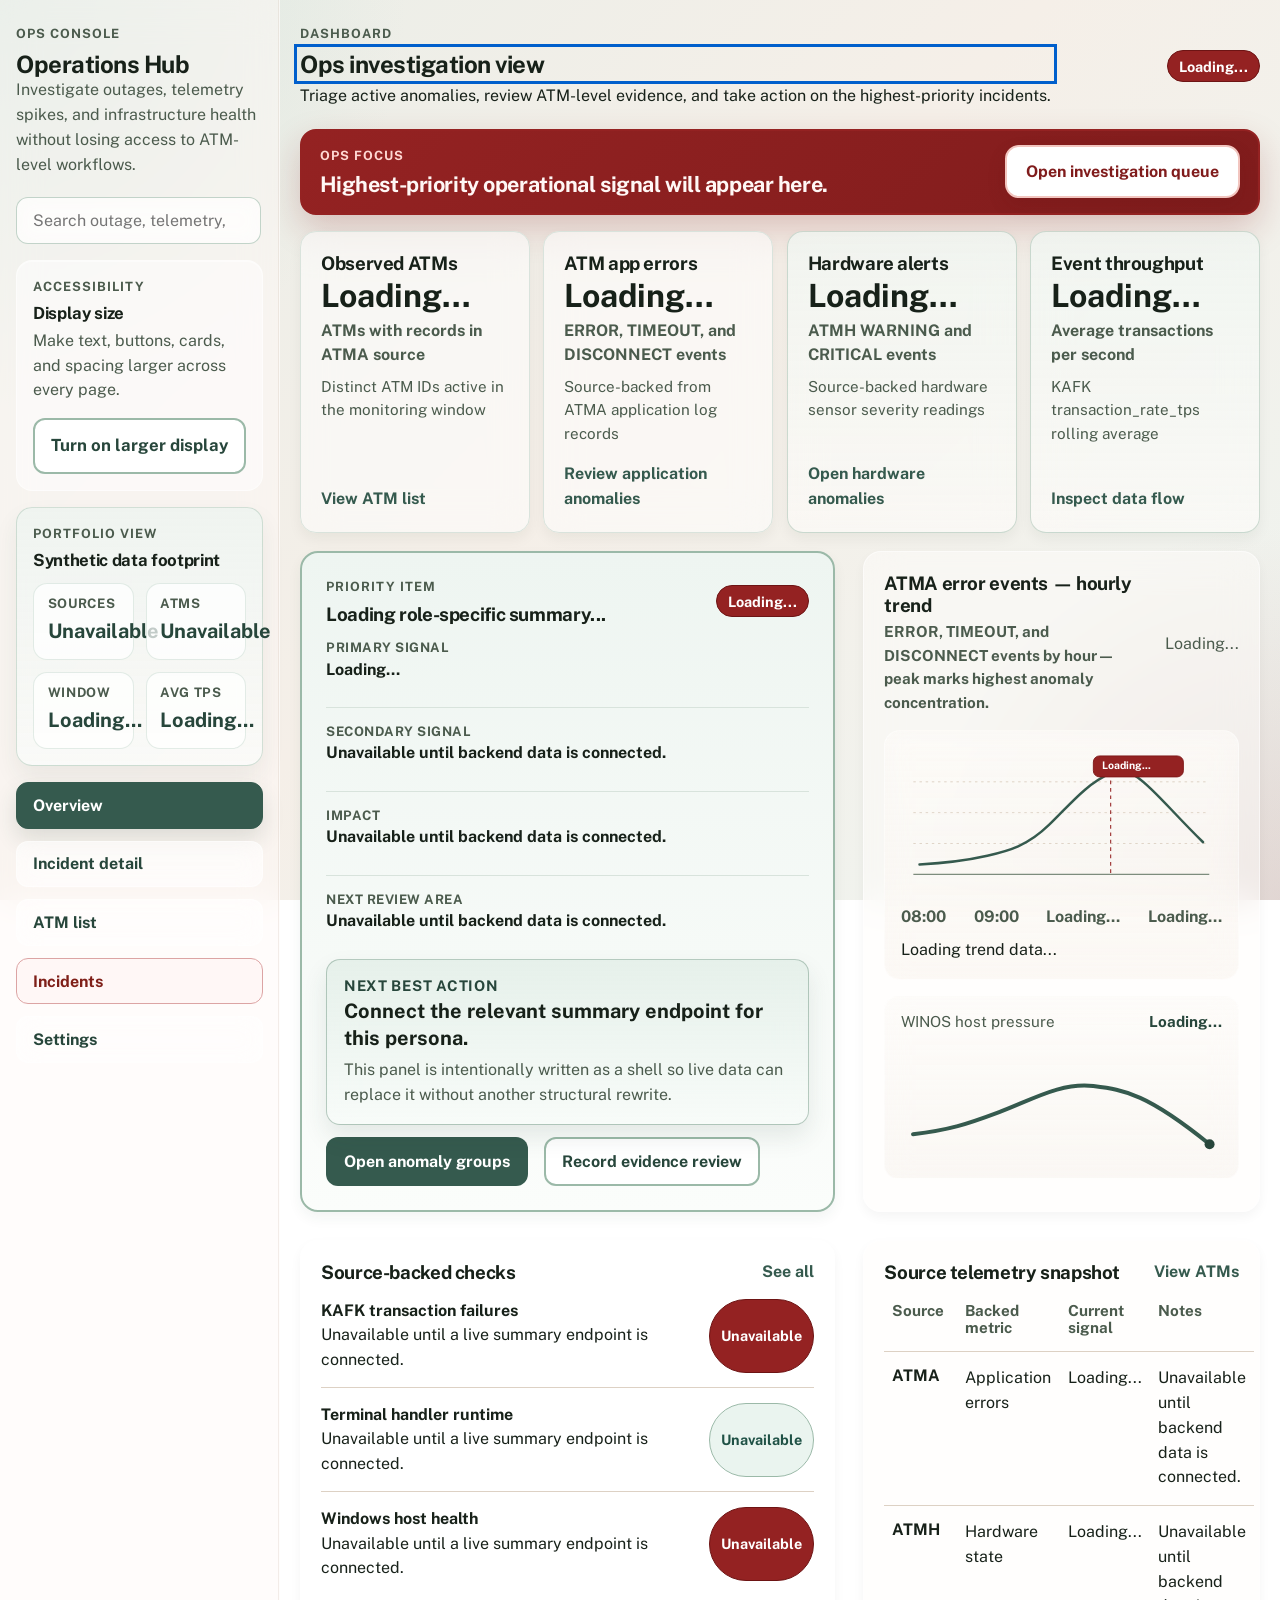
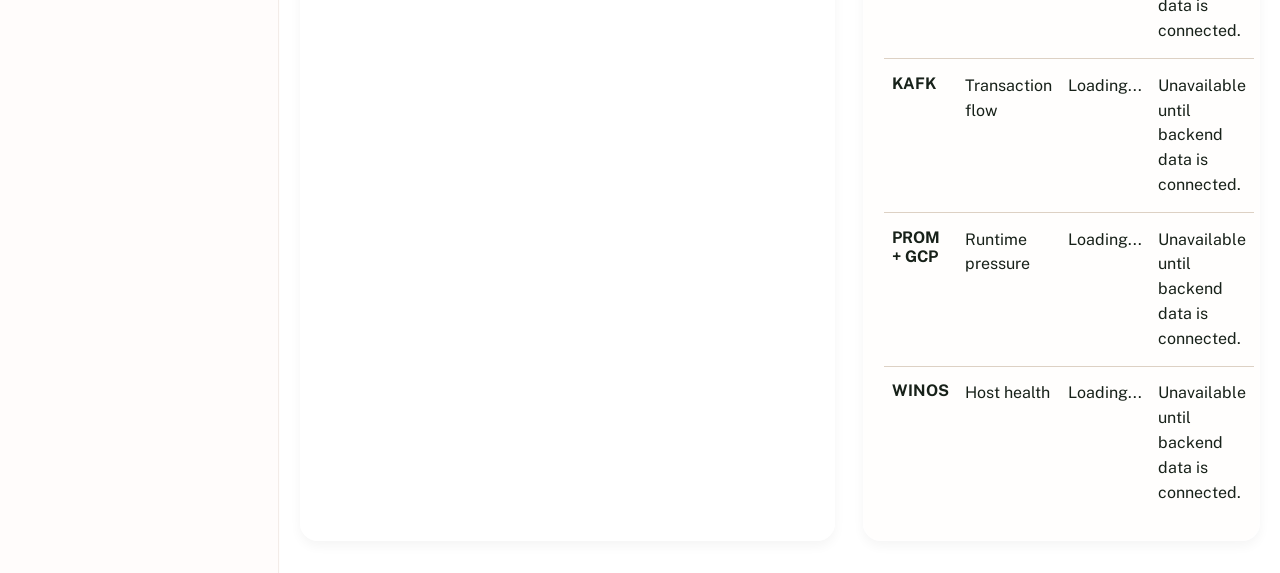
==== commit 5c15964c: "remove rule boxes" ====
--- a/index.html
+++ b/index.html
@@ -138,24 +138,6 @@
             <p class="metric-subnote">Show source-backed KAFK throughput and failure windows here.</p>
             <p class="metric-link-hint">Inspect data flow</p>
           </article>
-        </div>
-
-        <div class="info-grid">
-          <section class="info-card" aria-labelledby="freshness-title">
-            <p class="eyebrow">Scope rule</p>
-            <h3 id="freshness-title">Schema before surface area</h3>
-            <p class="metric-subnote">The dashboard only exposes fields that can be traced to the current synthetic schema. Unsupported dimensions such as regions or SLA posture do not appear.</p>
-          </section>
-          <section class="info-card" aria-labelledby="ownership-title">
-            <p class="eyebrow">Design rule</p>
-            <h3 id="ownership-title">Cross-source correlation is the product</h3>
-            <p class="metric-subnote">Useful signals come from linking ATM app errors, hardware faults, Kafka failures, terminal-handler exceptions, runtime pressure, and host metrics into one narrative.</p>
-          </section>
-          <section class="info-card" aria-labelledby="summary-title">
-            <p class="eyebrow">Product rule</p>
-            <h3 id="summary-title">Unsupported features stay out</h3>
-            <p class="metric-subnote">Region tracking, SLA coverage, and team-routing concepts have been removed until those dimensions exist in the pipeline and schema.</p>
-          </section>
         </div>
 
         <div class="dashboard-grid">
--- a/src/dashboard/styles.css
+++ b/src/dashboard/styles.css
@@ -666,6 +666,7 @@
 
 .metric-card[data-ui-state="loading"],
 .trend-chart[data-ui-state="loading"],
+.panel-graph[data-ui-state="loading"],
 .mini-graph[data-ui-state="loading"] {
   background-image: linear-gradient(120deg, rgba(255, 255, 255, 0) 0%, rgba(155, 185, 168, 0.14) 45%, rgba(255, 255, 255, 0) 100%);
   background-size: 220% 100%;
@@ -674,6 +675,7 @@
 
 .metric-card[data-ui-state="unavailable"],
 .trend-chart[data-ui-state="unavailable"],
+.panel-graph[data-ui-state="unavailable"],
 .mini-graph[data-ui-state="unavailable"] {
   border-style: dashed;
   opacity: 0.88;
@@ -1108,6 +1110,80 @@
   font-weight: 700;
 }
 
+.status-ok {
+  background: #e0f0e6;
+  color: #1f5145;
+  border: 1px solid #9bb9a8;
+}
+
+.nav-link-action {
+  border-color: #a0bdb4;
+  background: #f0f7f4;
+  color: var(--brand-strong);
+}
+
+.nav-link-action.is-active {
+  background: var(--brand-strong);
+  border-color: var(--brand-strong);
+  color: #fff;
+}
+
+.settings-form {
+  margin-top: 1rem;
+  display: grid;
+  gap: 1.25rem;
+}
+
+.settings-form fieldset {
+  border: 1px solid rgba(155, 185, 168, 0.4);
+  border-radius: 14px;
+  padding: 1rem 1.25rem;
+}
+
+.settings-form legend {
+  padding: 0 0.5rem;
+  font-weight: 700;
+  color: var(--brand-strong);
+}
+
+.settings-form .field + .field {
+  margin-top: 0.85rem;
+}
+
+.settings-form input[type="number"],
+.settings-form input[type="email"],
+.settings-form select {
+  display: block;
+  width: 100%;
+  max-width: 320px;
+  padding: var(--control-padding-y) var(--control-padding-x);
+  border: 1px solid rgba(155, 185, 168, 0.6);
+  border-radius: 12px;
+  background: rgba(255, 255, 255, 0.68);
+  color: var(--text);
+  margin-top: 0.35rem;
+  font: inherit;
+}
+
+.checkbox-field {
+  display: flex;
+  align-items: center;
+  gap: 0.75rem;
+  margin-top: 0.85rem;
+}
+
+.checkbox-field input[type="checkbox"] {
+  width: 1.1rem;
+  height: 1.1rem;
+  flex: 0 0 auto;
+}
+
+.status-pill.status-ok {
+  background: #e0f0e6;
+  color: #1f5145;
+  border: 1px solid #9bb9a8;
+}
+
 @media (max-width: 980px) {
   .app-shell,
   .screen-header,
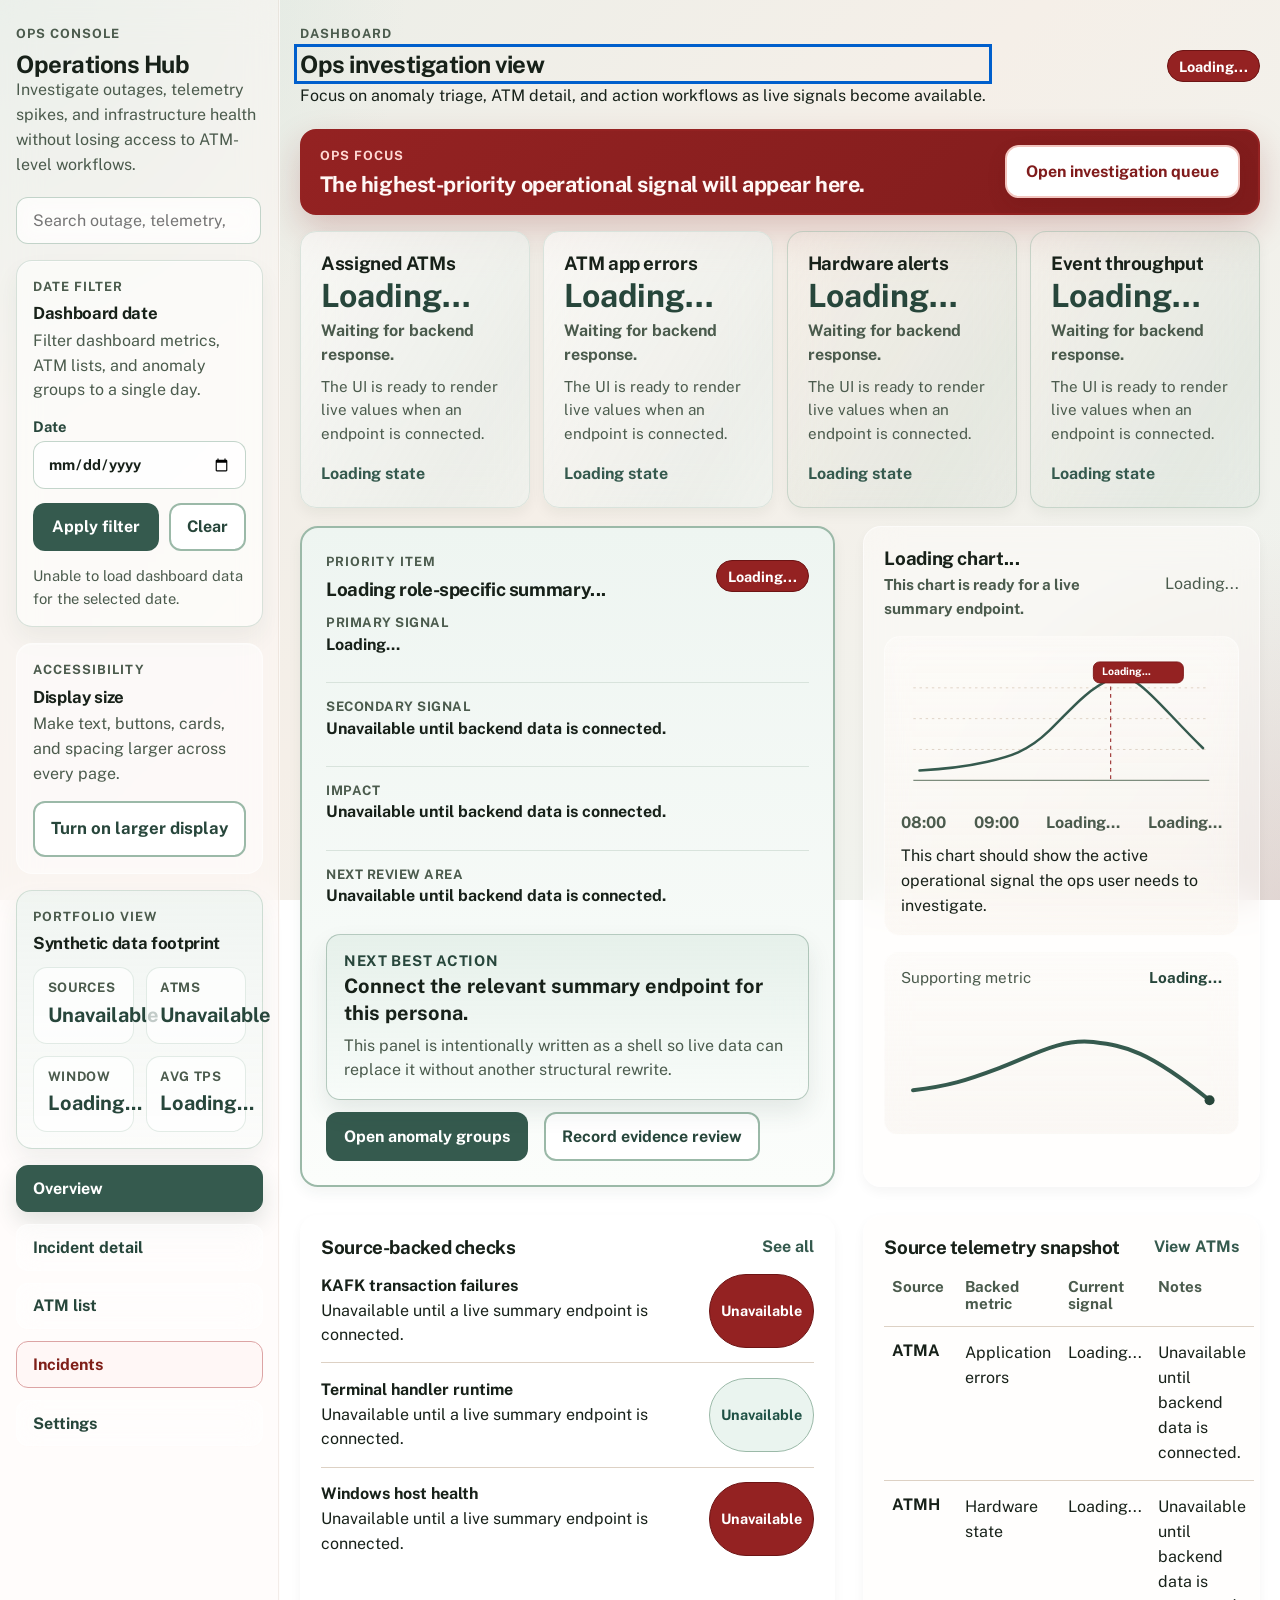
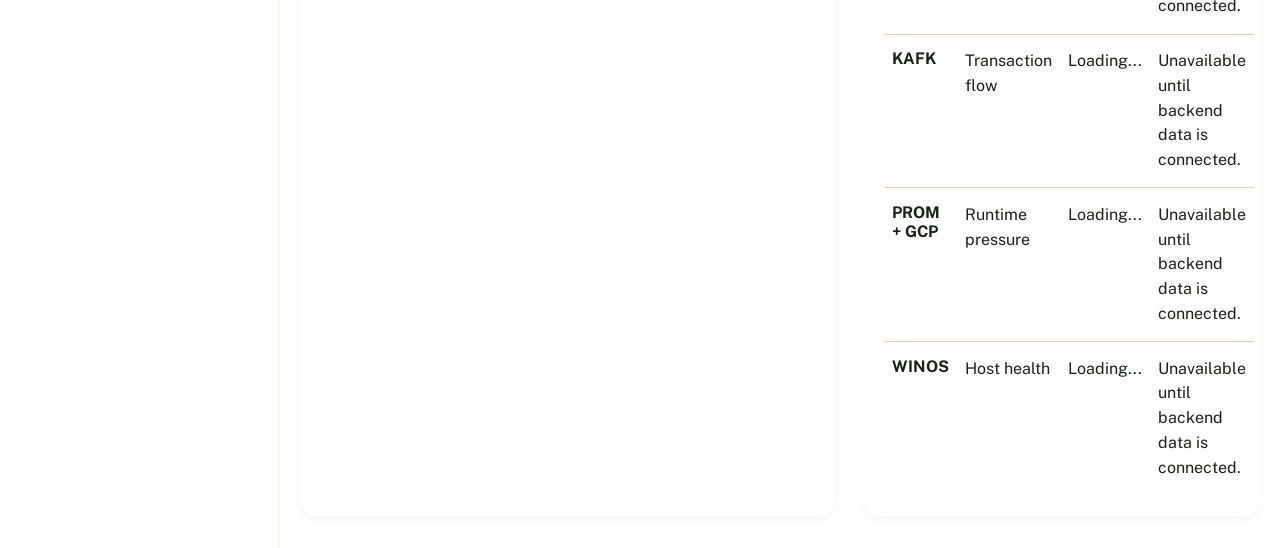
==== commit 3c95db5b: "filter made" ====
--- a/index.html
+++ b/index.html
@@ -27,6 +27,25 @@
           <span class="sr-only">Search ATM ID, location code, component, or error</span>
           <input type="search" placeholder="Search ATM ID, location code, component, or error" />
         </label>
+
+        <section class="date-filter-panel" aria-labelledby="date-filter-title">
+          <div>
+            <p class="eyebrow">Date filter</p>
+            <h2 id="date-filter-title" class="sidebar-panel-title">Dashboard date</h2>
+            <p class="date-filter-copy">Filter dashboard metrics, ATM lists, and anomaly groups to a single day.</p>
+          </div>
+          <form id="date-filter-form" class="date-filter-form">
+            <label class="date-filter-field" for="dashboard-date-filter">
+              <span>Date</span>
+              <input id="dashboard-date-filter" name="dashboard-date-filter" type="date" />
+            </label>
+            <div class="date-filter-actions">
+              <button class="button" type="submit">Apply filter</button>
+              <button class="button-secondary" id="date-filter-clear" type="button">Clear</button>
+            </div>
+            <p id="date-filter-status" class="date-filter-status" aria-live="polite">Showing all available dates.</p>
+          </form>
+        </section>
 
         <section class="accessibility-panel" aria-labelledby="accessibility-title">
           <div>
--- a/src/dashboard/styles.css
+++ b/src/dashboard/styles.css
@@ -141,6 +141,17 @@
   box-shadow: inset 0 1px 0 rgba(255, 255, 255, 0.48);
 }
 
+.date-filter-panel {
+  margin-bottom: 1rem;
+  padding: 1rem;
+  border: 1px solid rgba(155, 185, 168, 0.38);
+  border-radius: var(--radius);
+  background: rgba(255, 255, 255, 0.56);
+  box-shadow:
+    0 12px 24px rgba(39, 70, 59, 0.06),
+    inset 0 1px 0 rgba(255, 255, 255, 0.52);
+}
+
 .sidebar-panel-title {
   font-size: 1.05rem;
 }
@@ -148,6 +159,52 @@
 .accessibility-copy {
   margin-top: 0.35rem;
   color: var(--muted);
+}
+
+.date-filter-copy {
+  margin-top: 0.35rem;
+  color: var(--muted);
+}
+
+.date-filter-form {
+  display: grid;
+  gap: 0.85rem;
+  margin-top: 0.95rem;
+}
+
+.date-filter-field {
+  display: grid;
+  gap: 0.35rem;
+  color: var(--brand-strong);
+  font-size: 0.92rem;
+  font-weight: 700;
+}
+
+.date-filter-field input {
+  width: 100%;
+  min-height: 3rem;
+  padding: 0.75rem 0.9rem;
+  border: 1px solid rgba(155, 185, 168, 0.6);
+  border-radius: 12px;
+  background: rgba(255, 255, 255, 0.72);
+  color: var(--text);
+}
+
+.date-filter-actions {
+  display: grid;
+  grid-template-columns: minmax(0, 1fr) auto;
+  gap: 0.65rem;
+}
+
+.date-filter-actions .button,
+.date-filter-actions .button-secondary {
+  min-height: 2.95rem;
+}
+
+.date-filter-status {
+  min-height: 1.4rem;
+  color: var(--muted);
+  font-size: 0.92rem;
 }
 
 .accessibility-toggle {
@@ -666,7 +723,6 @@
 
 .metric-card[data-ui-state="loading"],
 .trend-chart[data-ui-state="loading"],
-.panel-graph[data-ui-state="loading"],
 .mini-graph[data-ui-state="loading"] {
   background-image: linear-gradient(120deg, rgba(255, 255, 255, 0) 0%, rgba(155, 185, 168, 0.14) 45%, rgba(255, 255, 255, 0) 100%);
   background-size: 220% 100%;
@@ -675,7 +731,6 @@
 
 .metric-card[data-ui-state="unavailable"],
 .trend-chart[data-ui-state="unavailable"],
-.panel-graph[data-ui-state="unavailable"],
 .mini-graph[data-ui-state="unavailable"] {
   border-style: dashed;
   opacity: 0.88;
@@ -1110,80 +1165,6 @@
   font-weight: 700;
 }
 
-.status-ok {
-  background: #e0f0e6;
-  color: #1f5145;
-  border: 1px solid #9bb9a8;
-}
-
-.nav-link-action {
-  border-color: #a0bdb4;
-  background: #f0f7f4;
-  color: var(--brand-strong);
-}
-
-.nav-link-action.is-active {
-  background: var(--brand-strong);
-  border-color: var(--brand-strong);
-  color: #fff;
-}
-
-.settings-form {
-  margin-top: 1rem;
-  display: grid;
-  gap: 1.25rem;
-}
-
-.settings-form fieldset {
-  border: 1px solid rgba(155, 185, 168, 0.4);
-  border-radius: 14px;
-  padding: 1rem 1.25rem;
-}
-
-.settings-form legend {
-  padding: 0 0.5rem;
-  font-weight: 700;
-  color: var(--brand-strong);
-}
-
-.settings-form .field + .field {
-  margin-top: 0.85rem;
-}
-
-.settings-form input[type="number"],
-.settings-form input[type="email"],
-.settings-form select {
-  display: block;
-  width: 100%;
-  max-width: 320px;
-  padding: var(--control-padding-y) var(--control-padding-x);
-  border: 1px solid rgba(155, 185, 168, 0.6);
-  border-radius: 12px;
-  background: rgba(255, 255, 255, 0.68);
-  color: var(--text);
-  margin-top: 0.35rem;
-  font: inherit;
-}
-
-.checkbox-field {
-  display: flex;
-  align-items: center;
-  gap: 0.75rem;
-  margin-top: 0.85rem;
-}
-
-.checkbox-field input[type="checkbox"] {
-  width: 1.1rem;
-  height: 1.1rem;
-  flex: 0 0 auto;
-}
-
-.status-pill.status-ok {
-  background: #e0f0e6;
-  color: #1f5145;
-  border: 1px solid #9bb9a8;
-}
-
 @media (max-width: 980px) {
   .app-shell,
   .screen-header,
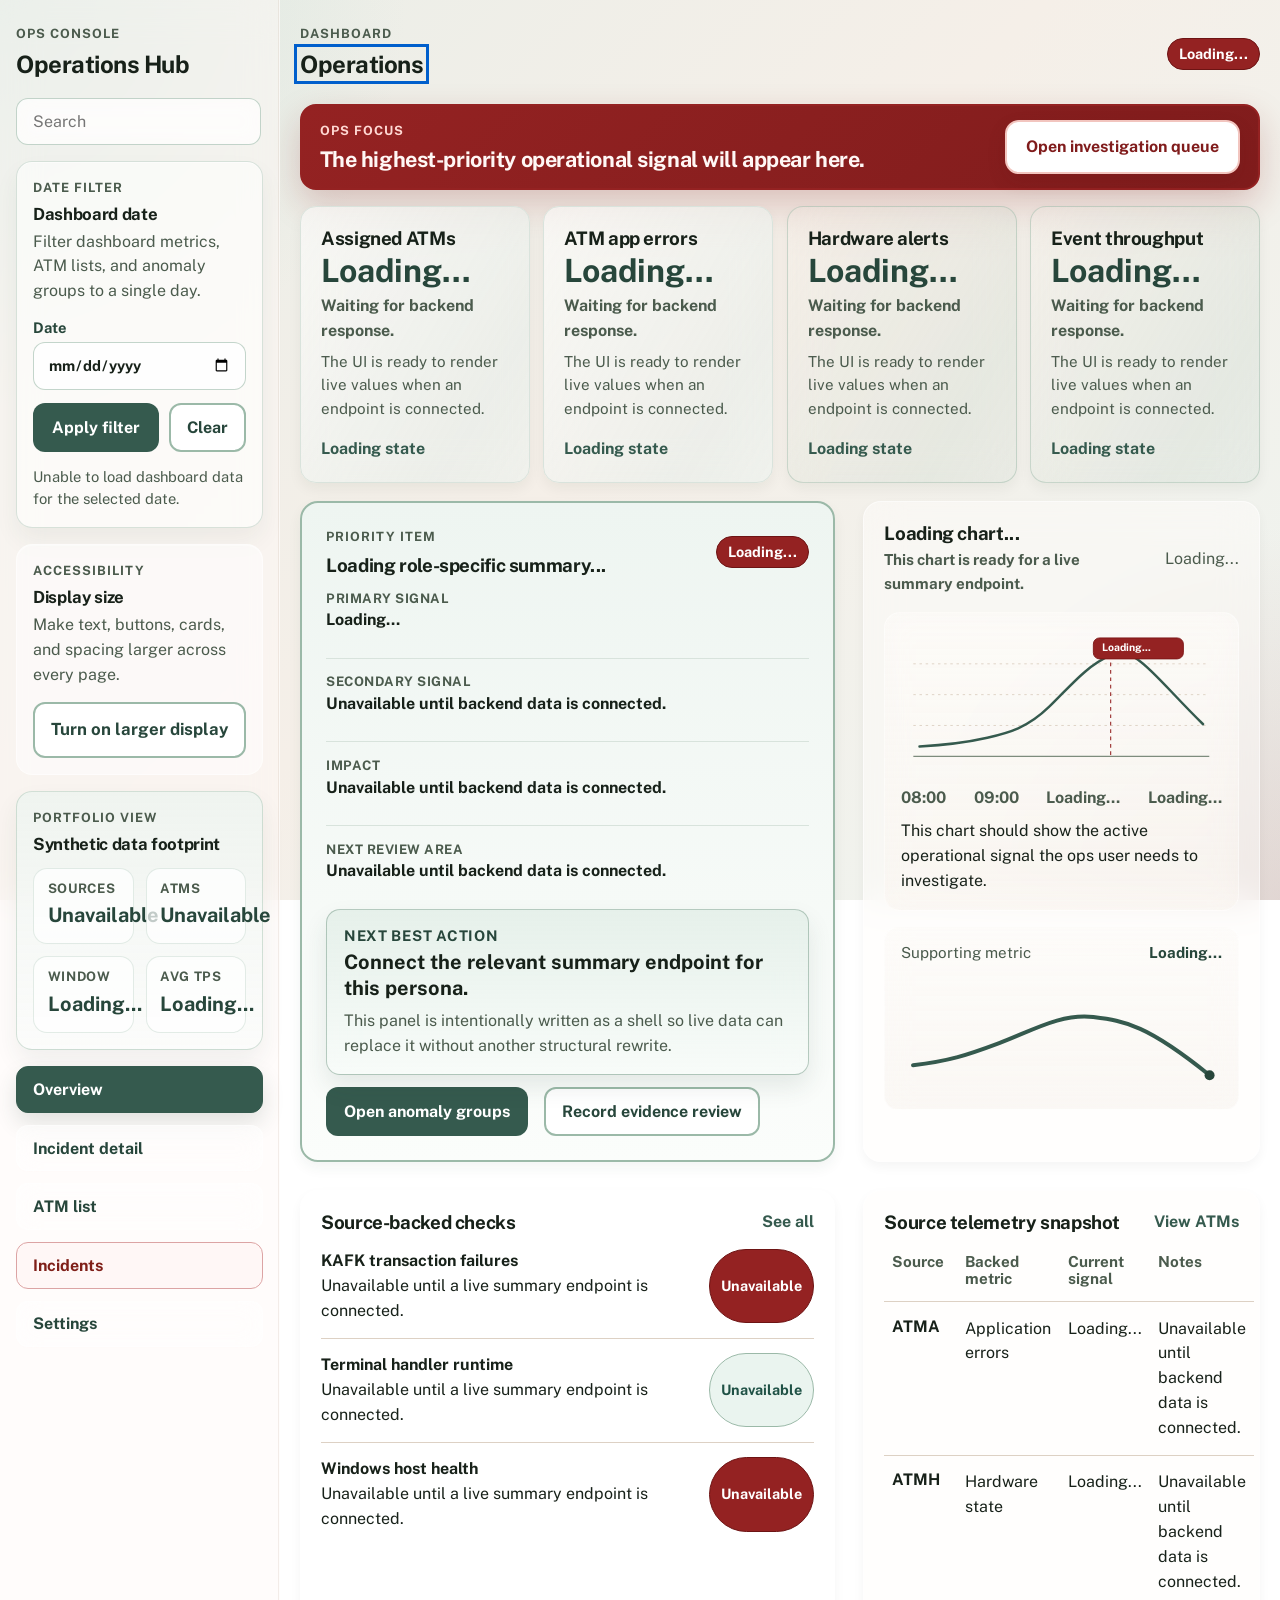
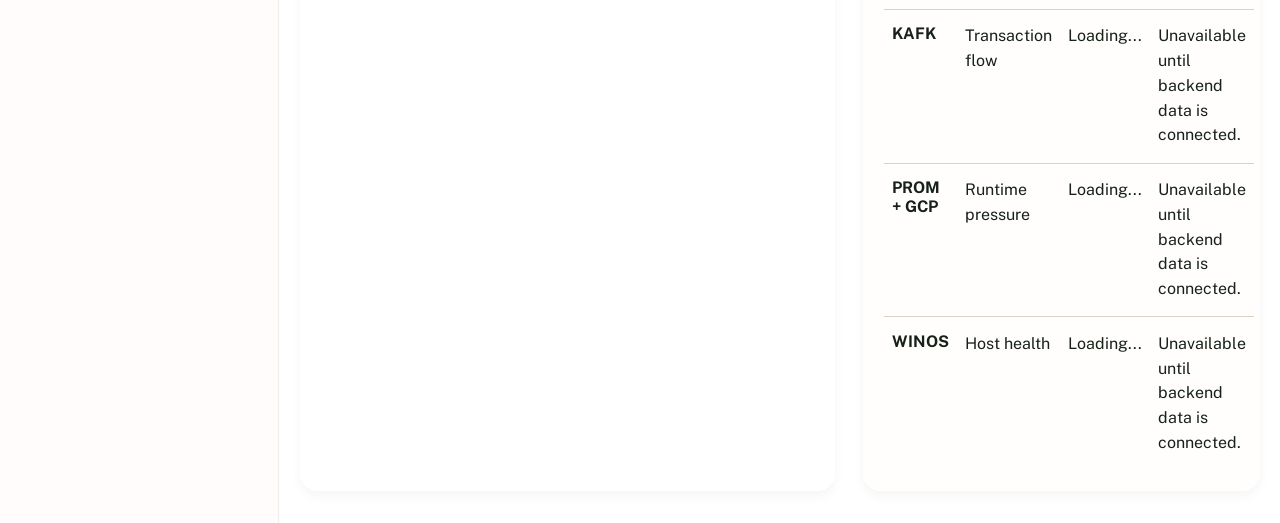
==== commit fe33be41: "clean up" ====
--- a/index.html
+++ b/index.html
@@ -24,8 +24,8 @@
         </div>
 
         <label class="search-field sidebar-search">
-          <span class="sr-only">Search ATM ID, location code, component, or error</span>
-          <input type="search" placeholder="Search ATM ID, location code, component, or error" />
+          <span class="sr-only">Search</span>
+          <input type="search" placeholder="Search" />
         </label>
 
         <section class="date-filter-panel" aria-labelledby="date-filter-title">
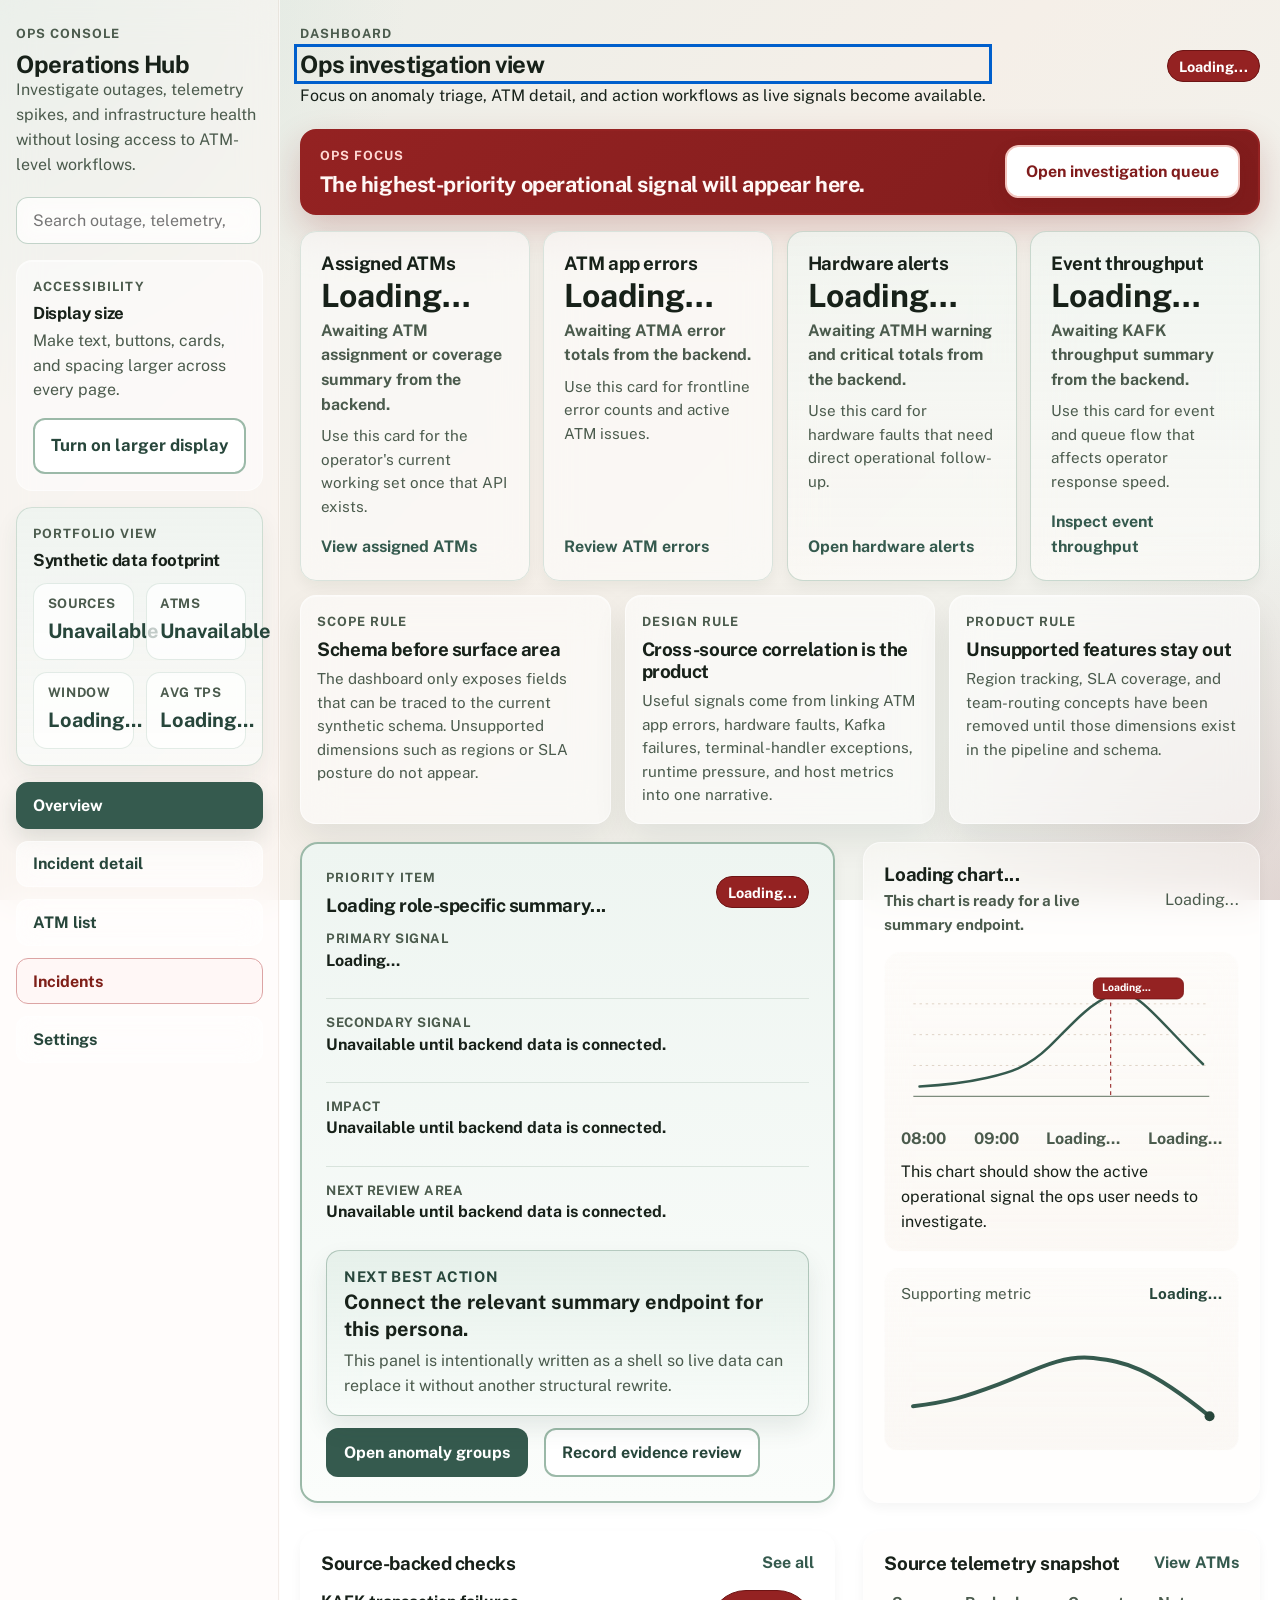
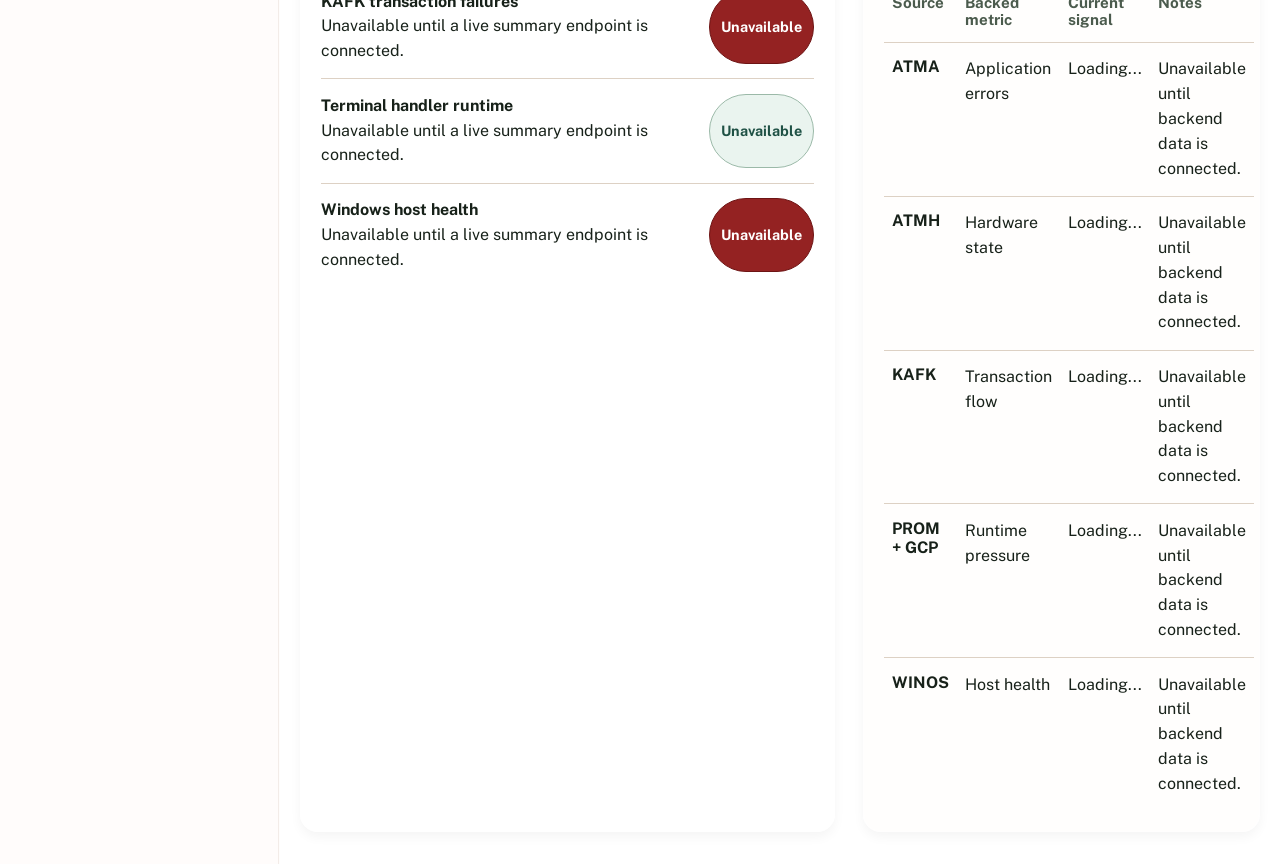
==== commit aac69941: "Merge branch 'cleaning-refactor' of https://github.com/aspekts/industrial-team-project into cleaning" ====
--- a/index.html
+++ b/index.html
@@ -24,28 +24,9 @@
         </div>
 
         <label class="search-field sidebar-search">
-          <span class="sr-only">Search</span>
-          <input type="search" placeholder="Search" />
+          <span class="sr-only">Search ATM ID, location code, component, or error</span>
+          <input type="search" placeholder="Search ATM ID, location code, component, or error" />
         </label>
-
-        <section class="date-filter-panel" aria-labelledby="date-filter-title">
-          <div>
-            <p class="eyebrow">Date filter</p>
-            <h2 id="date-filter-title" class="sidebar-panel-title">Dashboard date</h2>
-            <p class="date-filter-copy">Filter dashboard metrics, ATM lists, and anomaly groups to a single day.</p>
-          </div>
-          <form id="date-filter-form" class="date-filter-form">
-            <label class="date-filter-field" for="dashboard-date-filter">
-              <span>Date</span>
-              <input id="dashboard-date-filter" name="dashboard-date-filter" type="date" />
-            </label>
-            <div class="date-filter-actions">
-              <button class="button" type="submit">Apply filter</button>
-              <button class="button-secondary" id="date-filter-clear" type="button">Clear</button>
-            </div>
-            <p id="date-filter-status" class="date-filter-status" aria-live="polite">Showing all available dates.</p>
-          </form>
-        </section>
 
         <section class="accessibility-panel" aria-labelledby="accessibility-title">
           <div>
@@ -157,6 +138,24 @@
             <p class="metric-subnote">Show source-backed KAFK throughput and failure windows here.</p>
             <p class="metric-link-hint">Inspect data flow</p>
           </article>
+        </div>
+
+        <div class="info-grid">
+          <section class="info-card" aria-labelledby="freshness-title">
+            <p class="eyebrow">Scope rule</p>
+            <h3 id="freshness-title">Schema before surface area</h3>
+            <p class="metric-subnote">The dashboard only exposes fields that can be traced to the current synthetic schema. Unsupported dimensions such as regions or SLA posture do not appear.</p>
+          </section>
+          <section class="info-card" aria-labelledby="ownership-title">
+            <p class="eyebrow">Design rule</p>
+            <h3 id="ownership-title">Cross-source correlation is the product</h3>
+            <p class="metric-subnote">Useful signals come from linking ATM app errors, hardware faults, Kafka failures, terminal-handler exceptions, runtime pressure, and host metrics into one narrative.</p>
+          </section>
+          <section class="info-card" aria-labelledby="summary-title">
+            <p class="eyebrow">Product rule</p>
+            <h3 id="summary-title">Unsupported features stay out</h3>
+            <p class="metric-subnote">Region tracking, SLA coverage, and team-routing concepts have been removed until those dimensions exist in the pipeline and schema.</p>
+          </section>
         </div>
 
         <div class="dashboard-grid">
--- a/src/dashboard/styles.css
+++ b/src/dashboard/styles.css
@@ -141,17 +141,6 @@
   box-shadow: inset 0 1px 0 rgba(255, 255, 255, 0.48);
 }
 
-.date-filter-panel {
-  margin-bottom: 1rem;
-  padding: 1rem;
-  border: 1px solid rgba(155, 185, 168, 0.38);
-  border-radius: var(--radius);
-  background: rgba(255, 255, 255, 0.56);
-  box-shadow:
-    0 12px 24px rgba(39, 70, 59, 0.06),
-    inset 0 1px 0 rgba(255, 255, 255, 0.52);
-}
-
 .sidebar-panel-title {
   font-size: 1.05rem;
 }
@@ -159,52 +148,6 @@
 .accessibility-copy {
   margin-top: 0.35rem;
   color: var(--muted);
-}
-
-.date-filter-copy {
-  margin-top: 0.35rem;
-  color: var(--muted);
-}
-
-.date-filter-form {
-  display: grid;
-  gap: 0.85rem;
-  margin-top: 0.95rem;
-}
-
-.date-filter-field {
-  display: grid;
-  gap: 0.35rem;
-  color: var(--brand-strong);
-  font-size: 0.92rem;
-  font-weight: 700;
-}
-
-.date-filter-field input {
-  width: 100%;
-  min-height: 3rem;
-  padding: 0.75rem 0.9rem;
-  border: 1px solid rgba(155, 185, 168, 0.6);
-  border-radius: 12px;
-  background: rgba(255, 255, 255, 0.72);
-  color: var(--text);
-}
-
-.date-filter-actions {
-  display: grid;
-  grid-template-columns: minmax(0, 1fr) auto;
-  gap: 0.65rem;
-}
-
-.date-filter-actions .button,
-.date-filter-actions .button-secondary {
-  min-height: 2.95rem;
-}
-
-.date-filter-status {
-  min-height: 1.4rem;
-  color: var(--muted);
-  font-size: 0.92rem;
 }
 
 .accessibility-toggle {
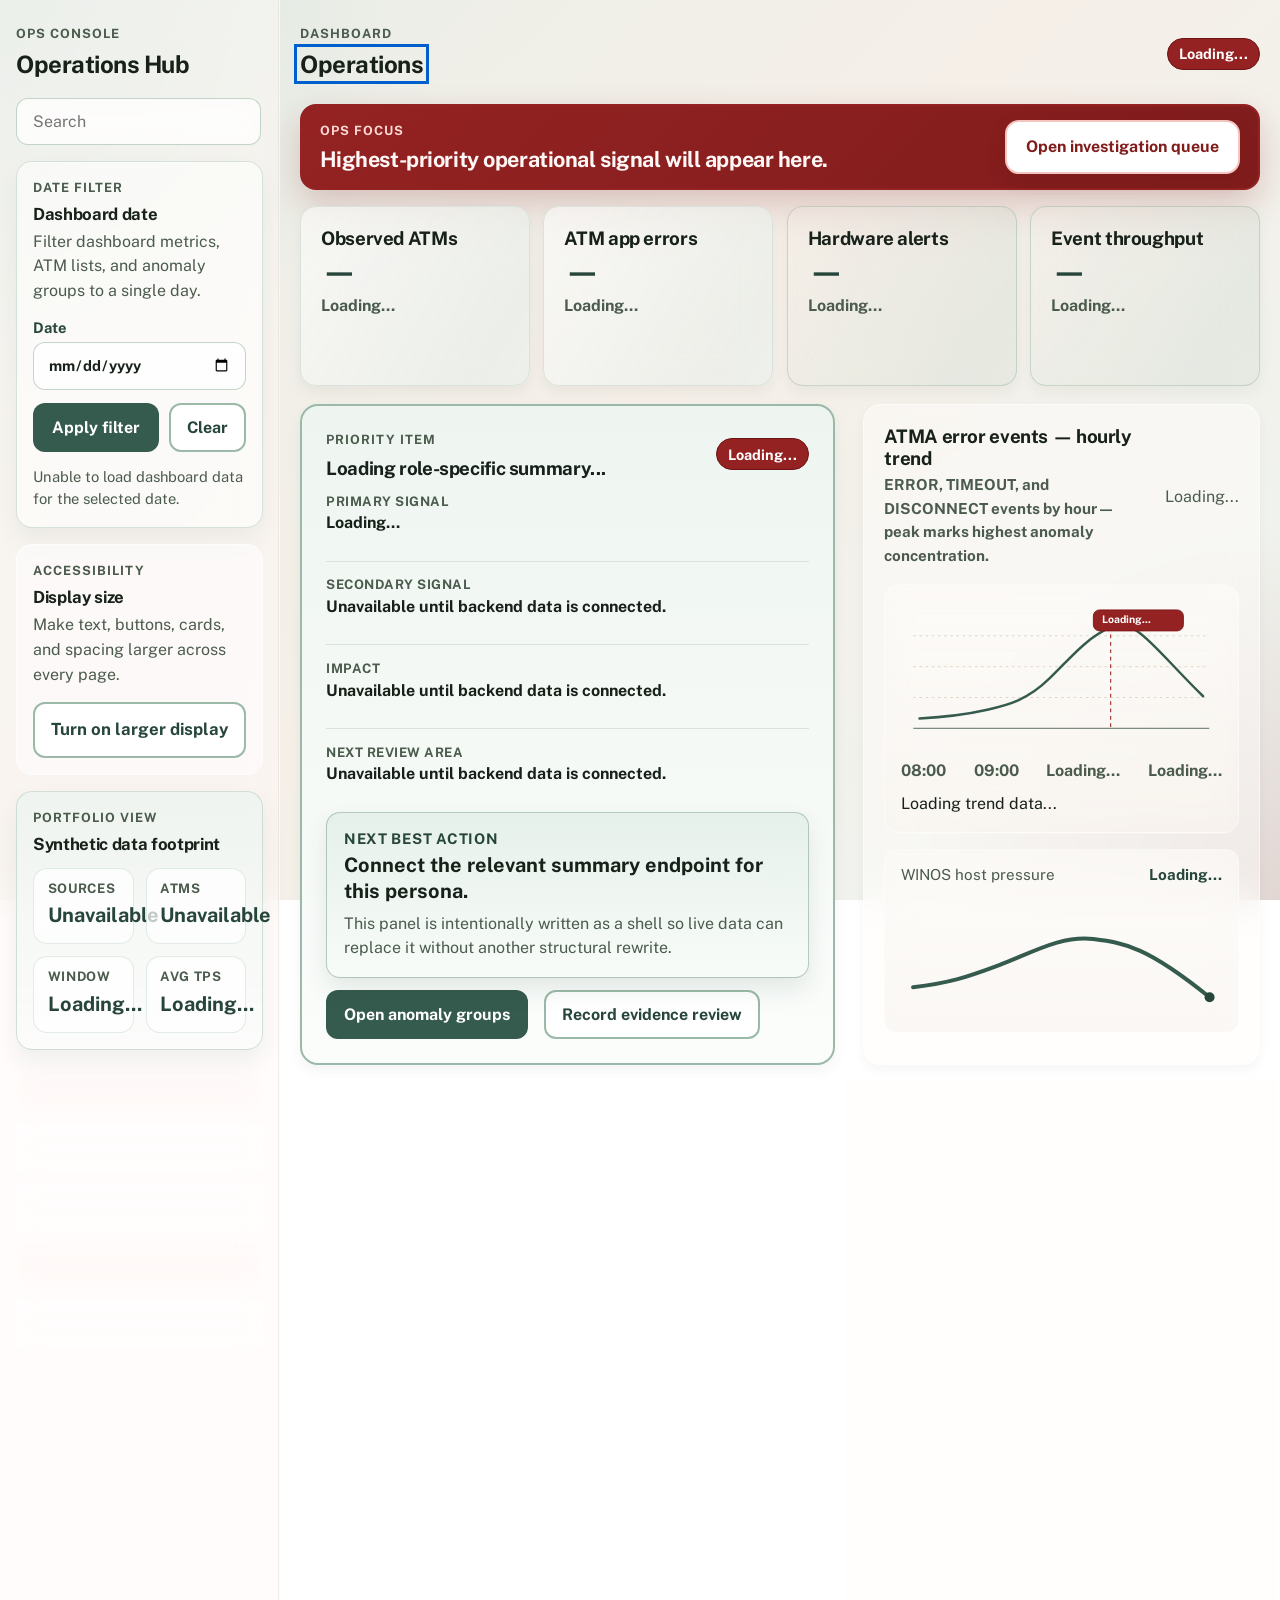
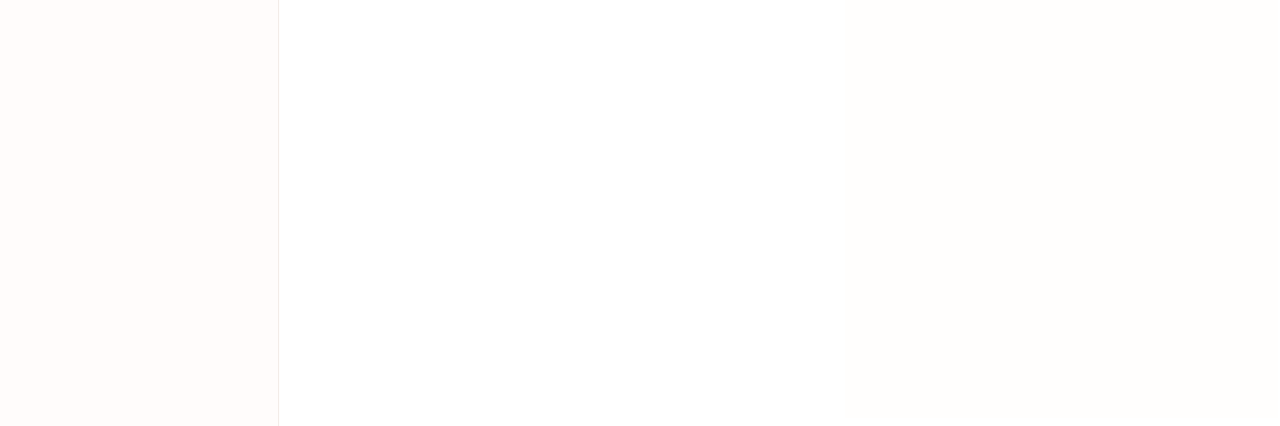
==== commit be73b187: "Merge pull request #49 from aspekts/prototype feat: enhance dashboard to match industry standard" ====
--- a/index.html
+++ b/index.html
@@ -24,9 +24,28 @@
         </div>
 
         <label class="search-field sidebar-search">
-          <span class="sr-only">Search ATM ID, location code, component, or error</span>
-          <input type="search" placeholder="Search ATM ID, location code, component, or error" />
+          <span class="sr-only">Search</span>
+          <input type="search" placeholder="Search" />
         </label>
+
+        <section class="date-filter-panel" aria-labelledby="date-filter-title">
+          <div>
+            <p class="eyebrow">Date filter</p>
+            <h2 id="date-filter-title" class="sidebar-panel-title">Dashboard date</h2>
+            <p class="date-filter-copy">Filter dashboard metrics, ATM lists, and anomaly groups to a single day.</p>
+          </div>
+          <form id="date-filter-form" class="date-filter-form">
+            <label class="date-filter-field" for="dashboard-date-filter">
+              <span>Date</span>
+              <input id="dashboard-date-filter" name="dashboard-date-filter" type="date" />
+            </label>
+            <div class="date-filter-actions">
+              <button class="button" type="submit">Apply filter</button>
+              <button class="button-secondary" id="date-filter-clear" type="button">Clear</button>
+            </div>
+            <p id="date-filter-status" class="date-filter-status" aria-live="polite">Showing all available dates.</p>
+          </form>
+        </section>
 
         <section class="accessibility-panel" aria-labelledby="accessibility-title">
           <div>
@@ -138,24 +157,6 @@
             <p class="metric-subnote">Show source-backed KAFK throughput and failure windows here.</p>
             <p class="metric-link-hint">Inspect data flow</p>
           </article>
-        </div>
-
-        <div class="info-grid">
-          <section class="info-card" aria-labelledby="freshness-title">
-            <p class="eyebrow">Scope rule</p>
-            <h3 id="freshness-title">Schema before surface area</h3>
-            <p class="metric-subnote">The dashboard only exposes fields that can be traced to the current synthetic schema. Unsupported dimensions such as regions or SLA posture do not appear.</p>
-          </section>
-          <section class="info-card" aria-labelledby="ownership-title">
-            <p class="eyebrow">Design rule</p>
-            <h3 id="ownership-title">Cross-source correlation is the product</h3>
-            <p class="metric-subnote">Useful signals come from linking ATM app errors, hardware faults, Kafka failures, terminal-handler exceptions, runtime pressure, and host metrics into one narrative.</p>
-          </section>
-          <section class="info-card" aria-labelledby="summary-title">
-            <p class="eyebrow">Product rule</p>
-            <h3 id="summary-title">Unsupported features stay out</h3>
-            <p class="metric-subnote">Region tracking, SLA coverage, and team-routing concepts have been removed until those dimensions exist in the pipeline and schema.</p>
-          </section>
         </div>
 
         <div class="dashboard-grid">
--- a/src/dashboard/styles.css
+++ b/src/dashboard/styles.css
@@ -141,6 +141,17 @@
   box-shadow: inset 0 1px 0 rgba(255, 255, 255, 0.48);
 }
 
+.date-filter-panel {
+  margin-bottom: 1rem;
+  padding: 1rem;
+  border: 1px solid rgba(155, 185, 168, 0.38);
+  border-radius: var(--radius);
+  background: rgba(255, 255, 255, 0.56);
+  box-shadow:
+    0 12px 24px rgba(39, 70, 59, 0.06),
+    inset 0 1px 0 rgba(255, 255, 255, 0.52);
+}
+
 .sidebar-panel-title {
   font-size: 1.05rem;
 }
@@ -148,6 +159,52 @@
 .accessibility-copy {
   margin-top: 0.35rem;
   color: var(--muted);
+}
+
+.date-filter-copy {
+  margin-top: 0.35rem;
+  color: var(--muted);
+}
+
+.date-filter-form {
+  display: grid;
+  gap: 0.85rem;
+  margin-top: 0.95rem;
+}
+
+.date-filter-field {
+  display: grid;
+  gap: 0.35rem;
+  color: var(--brand-strong);
+  font-size: 0.92rem;
+  font-weight: 700;
+}
+
+.date-filter-field input {
+  width: 100%;
+  min-height: 3rem;
+  padding: 0.75rem 0.9rem;
+  border: 1px solid rgba(155, 185, 168, 0.6);
+  border-radius: 12px;
+  background: rgba(255, 255, 255, 0.72);
+  color: var(--text);
+}
+
+.date-filter-actions {
+  display: grid;
+  grid-template-columns: minmax(0, 1fr) auto;
+  gap: 0.65rem;
+}
+
+.date-filter-actions .button,
+.date-filter-actions .button-secondary {
+  min-height: 2.95rem;
+}
+
+.date-filter-status {
+  min-height: 1.4rem;
+  color: var(--muted);
+  font-size: 0.92rem;
 }
 
 .accessibility-toggle {
@@ -626,8 +683,12 @@
 .metric-link-hint {
   margin-top: auto;
   padding-top: 0.65rem;
+  color: transparent;
+  font-weight: 700;
+}
+
+.metric-card-action .metric-link-hint {
   color: var(--brand);
-  font-weight: 700;
 }
 
 .status-inline {
@@ -666,6 +727,7 @@
 
 .metric-card[data-ui-state="loading"],
 .trend-chart[data-ui-state="loading"],
+.panel-graph[data-ui-state="loading"],
 .mini-graph[data-ui-state="loading"] {
   background-image: linear-gradient(120deg, rgba(255, 255, 255, 0) 0%, rgba(155, 185, 168, 0.14) 45%, rgba(255, 255, 255, 0) 100%);
   background-size: 220% 100%;
@@ -674,6 +736,7 @@
 
 .metric-card[data-ui-state="unavailable"],
 .trend-chart[data-ui-state="unavailable"],
+.panel-graph[data-ui-state="unavailable"],
 .mini-graph[data-ui-state="unavailable"] {
   border-style: dashed;
   opacity: 0.88;
@@ -1108,6 +1171,80 @@
   font-weight: 700;
 }
 
+.status-ok {
+  background: #e0f0e6;
+  color: #1f5145;
+  border: 1px solid #9bb9a8;
+}
+
+.nav-link-action {
+  border-color: #a0bdb4;
+  background: #f0f7f4;
+  color: var(--brand-strong);
+}
+
+.nav-link-action.is-active {
+  background: var(--brand-strong);
+  border-color: var(--brand-strong);
+  color: #fff;
+}
+
+.settings-form {
+  margin-top: 1rem;
+  display: grid;
+  gap: 1.25rem;
+}
+
+.settings-form fieldset {
+  border: 1px solid rgba(155, 185, 168, 0.4);
+  border-radius: 14px;
+  padding: 1rem 1.25rem;
+}
+
+.settings-form legend {
+  padding: 0 0.5rem;
+  font-weight: 700;
+  color: var(--brand-strong);
+}
+
+.settings-form .field + .field {
+  margin-top: 0.85rem;
+}
+
+.settings-form input[type="number"],
+.settings-form input[type="email"],
+.settings-form select {
+  display: block;
+  width: 100%;
+  max-width: 320px;
+  padding: var(--control-padding-y) var(--control-padding-x);
+  border: 1px solid rgba(155, 185, 168, 0.6);
+  border-radius: 12px;
+  background: rgba(255, 255, 255, 0.68);
+  color: var(--text);
+  margin-top: 0.35rem;
+  font: inherit;
+}
+
+.checkbox-field {
+  display: flex;
+  align-items: center;
+  gap: 0.75rem;
+  margin-top: 0.85rem;
+}
+
+.checkbox-field input[type="checkbox"] {
+  width: 1.1rem;
+  height: 1.1rem;
+  flex: 0 0 auto;
+}
+
+.status-pill.status-ok {
+  background: #e0f0e6;
+  color: #1f5145;
+  border: 1px solid #9bb9a8;
+}
+
 @media (max-width: 980px) {
   .app-shell,
   .screen-header,
